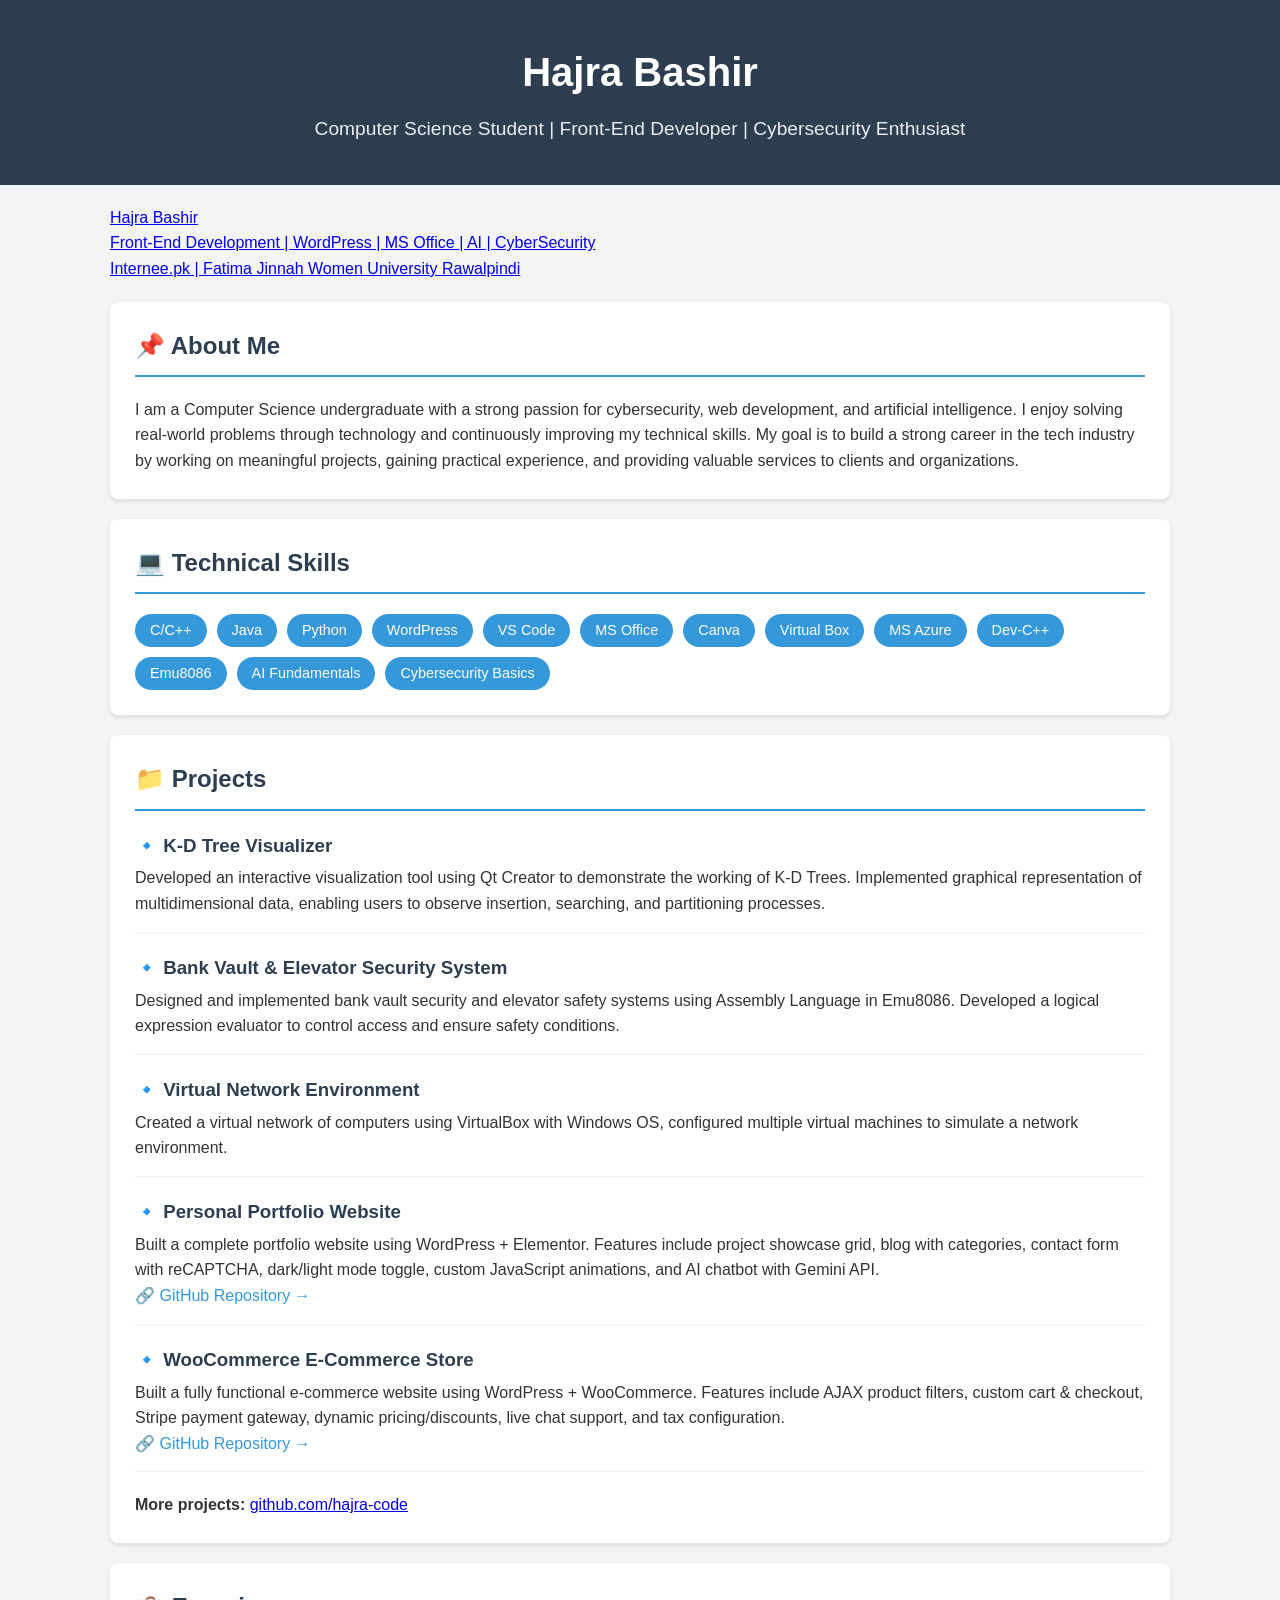
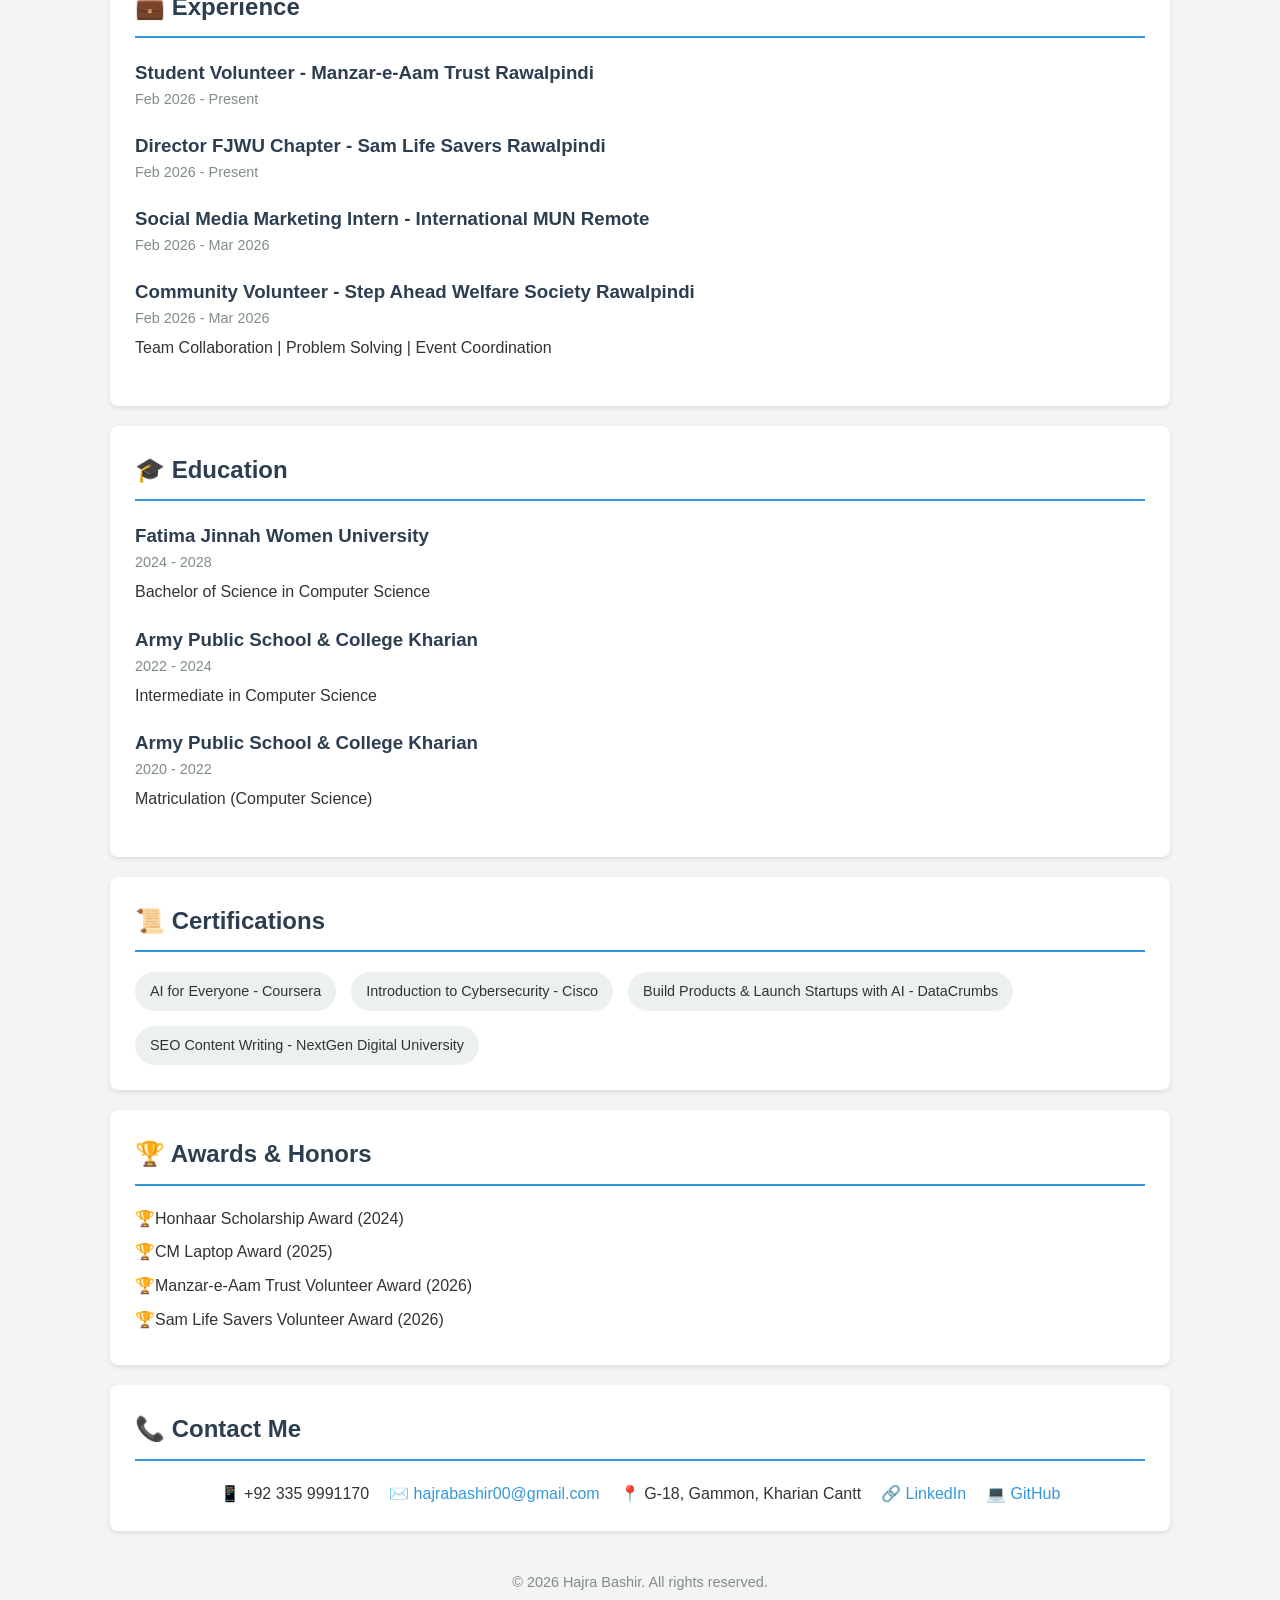
==== index.html @ 28225e61 "Update index.html" ====
<!DOCTYPE html>
<html lang="en">
<head>
    <meta charset="UTF-8">
    <meta name="viewport" content="width=device-width, initial-scale=1.0">
    <title>Hajra Bashir - Portfolio</title>
    <style>
        * {
            margin: 0;
            padding: 0;
            box-sizing: border-box;
        }

        body {
            font-family: 'Segoe UI', Tahoma, Geneva, Verdana, sans-serif;
            line-height: 1.6;
            color: #333;
            background: #f4f4f4;
        }

        .container {
            max-width: 1100px;
            margin: auto;
            padding: 0 20px;
        }

        /* Header */
        header {
            background: #2c3e50;
            color: white;
            padding: 40px 0;
            text-align: center;
        }

        header h1 {
            font-size: 2.5rem;
            margin-bottom: 10px;
        }

        header p {
            font-size: 1.2rem;
            opacity: 0.9;
        }

        /* Sections */
        section {
            background: white;
            margin: 20px 0;
            padding: 25px;
            border-radius: 8px;
            box-shadow: 0 2px 5px rgba(0,0,0,0.1);
        }

        section h2 {
            color: #2c3e50;
            border-bottom: 2px solid #3498db;
            padding-bottom: 10px;
            margin-bottom: 20px;
        }

        /* Skills */
        .skills-list {
            display: flex;
            flex-wrap: wrap;
            gap: 10px;
        }

        .skill-tag {
            background: #3498db;
            color: white;
            padding: 5px 15px;
            border-radius: 20px;
            font-size: 0.9rem;
        }

        /* Projects */
        .project {
            margin-bottom: 20px;
            padding-bottom: 15px;
            border-bottom: 1px solid #eee;
        }

        .project h3 {
            color: #2c3e50;
            margin-bottom: 5px;
        }

        .project a {
            color: #3498db;
            text-decoration: none;
        }

        .project a:hover {
            text-decoration: underline;
        }

        /* Experience & Education */
        .item {
            margin-bottom: 20px;
        }

        .item h3 {
            color: #2c3e50;
        }

        .item .date {
            color: #7f8c8d;
            font-size: 0.9rem;
            margin-bottom: 5px;
        }

        /* Certifications */
        .certs-list {
            display: flex;
            flex-wrap: wrap;
            gap: 15px;
        }

        .cert-item {
            background: #ecf0f1;
            padding: 8px 15px;
            border-radius: 20px;
            font-size: 0.9rem;
        }

        /* Awards */
        .awards-list {
            list-style: none;
            padding-left: 0;
        }

        .awards-list li {
            margin-bottom: 8px;
            padding-left: 20px;
            position: relative;
        }

        .awards-list li:before {
            content: "🏆";
            position: absolute;
            left: 0;
        }

        /* Contact */
        .contact-info {
            display: flex;
            flex-wrap: wrap;
            justify-content: center;
            gap: 20px;
            margin-top: 15px;
        }

        .contact-info a {
            color: #3498db;
            text-decoration: none;
        }

        /* Footer */
        footer {
            text-align: center;
            padding: 20px;
            color: #7f8c8d;
            font-size: 0.9rem;
        }

        /* LinkedIn Badge */
        .badge-base {
            margin: 20px auto;
        }
    </style>
    <script src="https://platform.linkedin.com/badges/js/profile.js" async defer type="text/javascript"></script>
</head>
<body>

<header>
    <div class="container">
        <h1>Hajra Bashir</h1>
        <p>Computer Science Student | Front-End Developer | Cybersecurity Enthusiast</p>
    </div>
</header>

<div class="container">
    <!-- LinkedIn Badge -->
    <div class="badge-base LI-profile-badge" data-locale="en_US" data-size="medium" data-theme="dark" data-type="HORIZONTAL" data-vanity="hajra-bashir" data-version="v1">
        <a class="badge-base__link LI-simple-link" href="https://pk.linkedin.com/in/hajra-bashir?trk=profile-badge">
            Hajra Bashir<br />
            Front-End Development | WordPress | MS Office | AI | CyberSecurity<br />
            Internee.pk | Fatima Jinnah Women University Rawalpindi
        </a>
    </div>

    <!-- About Me -->
    <section>
        <h2>📌 About Me</h2>
        <p>I am a Computer Science undergraduate with a strong passion for cybersecurity, web development, and artificial intelligence. I enjoy solving real-world problems through technology and continuously improving my technical skills. My goal is to build a strong career in the tech industry by working on meaningful projects, gaining practical experience, and providing valuable services to clients and organizations.</p>
    </section>

    <!-- Technical Skills -->
    <section>
        <h2>💻 Technical Skills</h2>
        <div class="skills-list">
            <span class="skill-tag">C/C++</span>
            <span class="skill-tag">Java</span>
            <span class="skill-tag">Python</span>
            <span class="skill-tag">WordPress</span>
            <span class="skill-tag">VS Code</span>
            <span class="skill-tag">MS Office</span>
            <span class="skill-tag">Canva</span>
            <span class="skill-tag">Virtual Box</span>
            <span class="skill-tag">MS Azure</span>
            <span class="skill-tag">Dev-C++</span>
            <span class="skill-tag">Emu8086</span>
            <span class="skill-tag">AI Fundamentals</span>
            <span class="skill-tag">Cybersecurity Basics</span>
        </div>
    </section>

    <!-- Projects -->
    <section>
        <h2>📁 Projects</h2>
        
        <div class="project">
            <h3>🔹 K-D Tree Visualizer</h3>
            <p>Developed an interactive visualization tool using Qt Creator to demonstrate the working of K-D Trees. Implemented graphical representation of multidimensional data, enabling users to observe insertion, searching, and partitioning processes.</p>
        </div>

        <div class="project">
            <h3>🔹 Bank Vault & Elevator Security System</h3>
            <p>Designed and implemented bank vault security and elevator safety systems using Assembly Language in Emu8086. Developed a logical expression evaluator to control access and ensure safety conditions.</p>
        </div>

        <div class="project">
            <h3>🔹 Virtual Network Environment</h3>
            <p>Created a virtual network of computers using VirtualBox with Windows OS, configured multiple virtual machines to simulate a network environment.</p>
        </div>

        <div class="project">
            <h3>🔹 Personal Portfolio Website</h3>
            <p>Built a complete portfolio website using WordPress + Elementor. Features include project showcase grid, blog with categories, contact form with reCAPTCHA, dark/light mode toggle, custom JavaScript animations, and AI chatbot with Gemini API.</p>
            <a href="https://github.com/hajra-code/Personal-Portfolio-Website" target="_blank">🔗 GitHub Repository →</a>
        </div>

        <div class="project">
            <h3>🔹 WooCommerce E-Commerce Store</h3>
            <p>Built a fully functional e-commerce website using WordPress + WooCommerce. Features include AJAX product filters, custom cart & checkout, Stripe payment gateway, dynamic pricing/discounts, live chat support, and tax configuration.</p>
            <a href="https://github.com/hajra-code/woocommerce-store" target="_blank">🔗 GitHub Repository →</a>
        </div>

        <p><strong>More projects:</strong> <a href="https://github.com/hajra-code?tab=repositories" target="_blank">github.com/hajra-code</a></p>
    </section>

    <!-- Experience -->
    <section>
        <h2>💼 Experience</h2>
        
        <div class="item">
            <h3>Student Volunteer - Manzar-e-Aam Trust Rawalpindi</h3>
            <div class="date">Feb 2026 - Present</div>
        </div>

        <div class="item">
            <h3>Director FJWU Chapter - Sam Life Savers Rawalpindi</h3>
            <div class="date">Feb 2026 - Present</div>
        </div>

        <div class="item">
            <h3>Social Media Marketing Intern - International MUN Remote</h3>
            <div class="date">Feb 2026 - Mar 2026</div>
        </div>

        <div class="item">
            <h3>Community Volunteer - Step Ahead Welfare Society Rawalpindi</h3>
            <div class="date">Feb 2026 - Mar 2026</div>
            <p>Team Collaboration | Problem Solving | Event Coordination</p>
        </div>
    </section>

    <!-- Education -->
    <section>
        <h2>🎓 Education</h2>
        
        <div class="item">
            <h3>Fatima Jinnah Women University</h3>
            <div class="date">2024 - 2028</div>
            <p>Bachelor of Science in Computer Science</p>
        </div>

        <div class="item">
            <h3>Army Public School & College Kharian</h3>
            <div class="date">2022 - 2024</div>
            <p>Intermediate in Computer Science</p>
        </div>

        <div class="item">
            <h3>Army Public School & College Kharian</h3>
            <div class="date">2020 - 2022</div>
            <p>Matriculation (Computer Science)</p>
        </div>
    </section>

    <!-- Certifications -->
    <section>
        <h2>📜 Certifications</h2>
        <div class="certs-list">
            <span class="cert-item">AI for Everyone - Coursera</span>
            <span class="cert-item">Introduction to Cybersecurity - Cisco</span>
            <span class="cert-item">Build Products & Launch Startups with AI - DataCrumbs</span>
            <span class="cert-item">SEO Content Writing - NextGen Digital University</span>
        </div>
    </section>

    <!-- Awards & Honors -->
    <section>
        <h2>🏆 Awards & Honors</h2>
        <ul class="awards-list">
            <li>Honhaar Scholarship Award (2024)</li>
            <li>CM Laptop Award (2025)</li>
            <li>Manzar-e-Aam Trust Volunteer Award (2026)</li>
            <li>Sam Life Savers Volunteer Award (2026)</li>
        </ul>
    </section>

    <!-- Contact -->
    <section>
        <h2>📞 Contact Me</h2>
        <div class="contact-info">
            <span>📱 +92 335 9991170</span>
            <span>✉️ <a href="mailto:hajrabashir00@gmail.com">hajrabashir00@gmail.com</a></span>
            <span>📍 G-18, Gammon, Kharian Cantt</span>
            <span>🔗 <a href="https://www.linkedin.com/in/hajra-bashir" target="_blank">LinkedIn</a></span>
            <span>💻 <a href="https://github.com/hajra-code" target="_blank">GitHub</a></span>
        </div>
    </section>
</div>

<footer>
    <p>&copy; 2026 Hajra Bashir. All rights reserved.</p>
</footer>

</body>
</html>
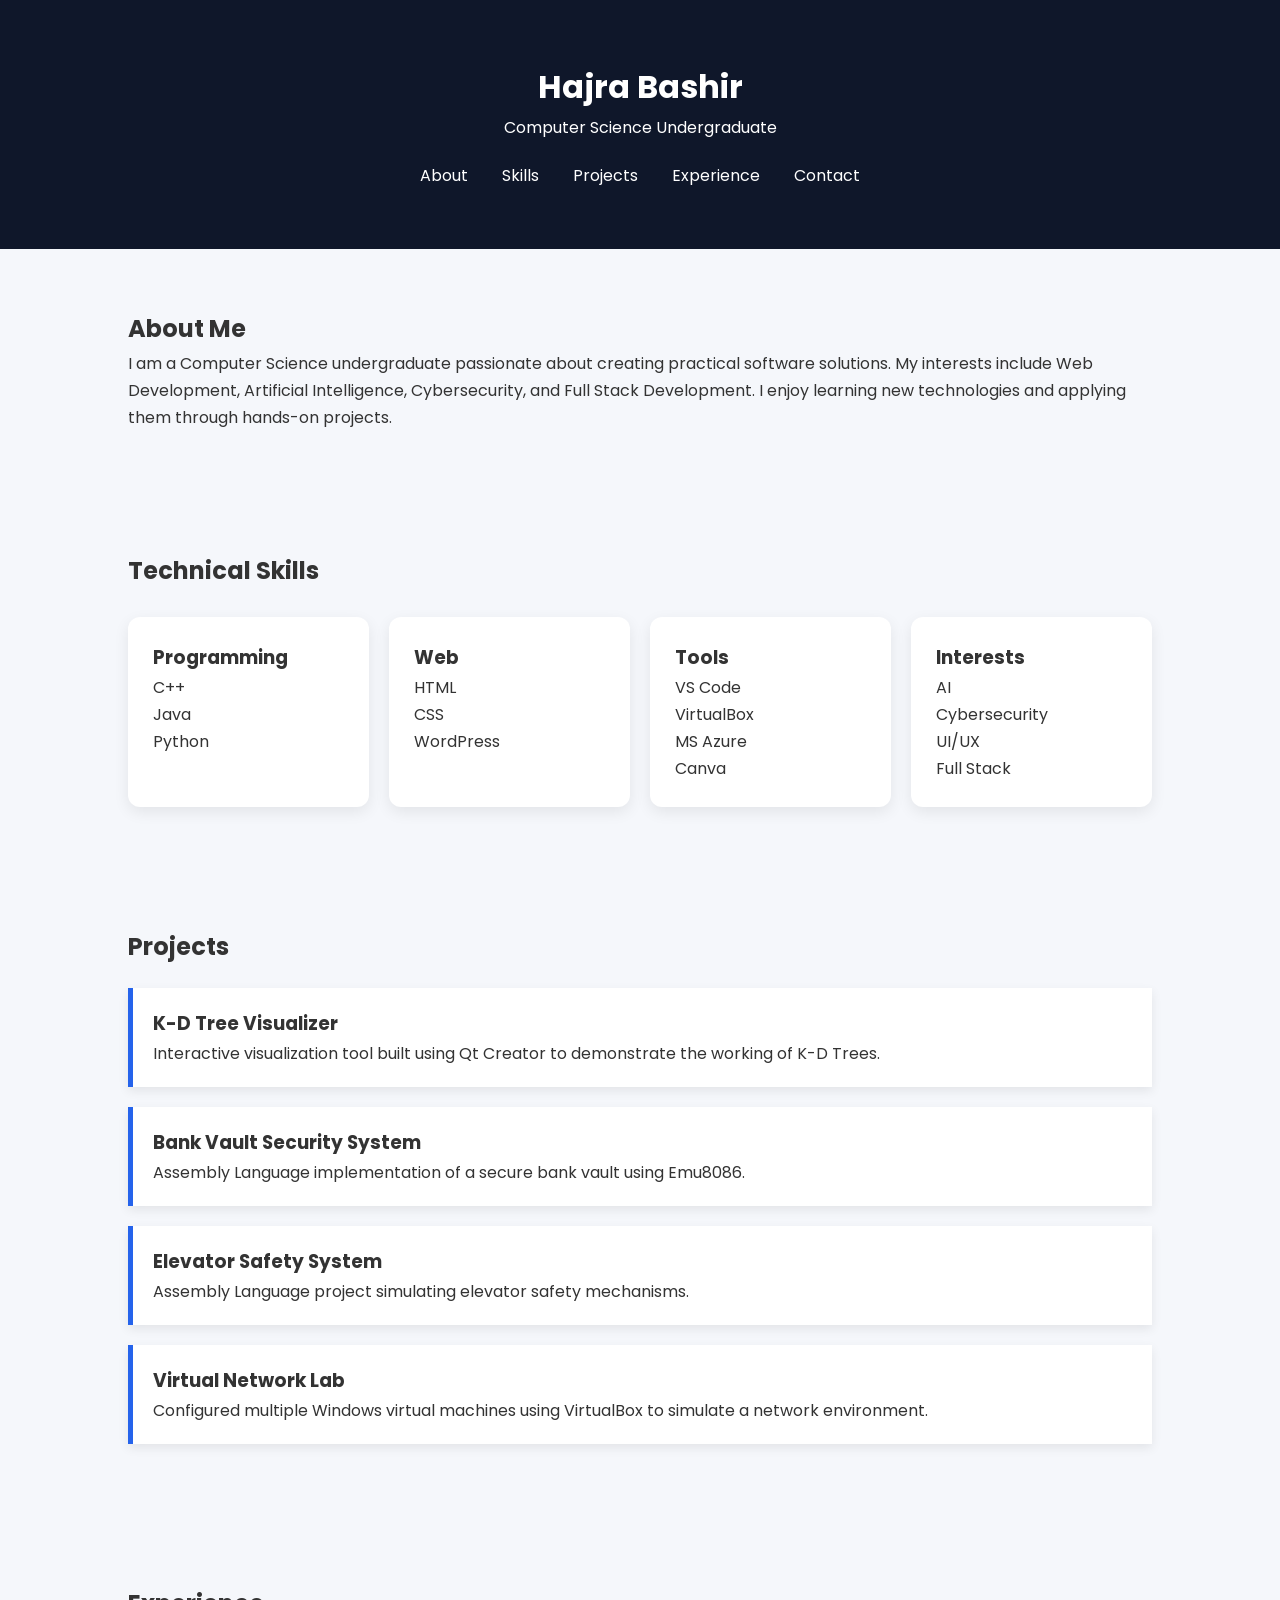
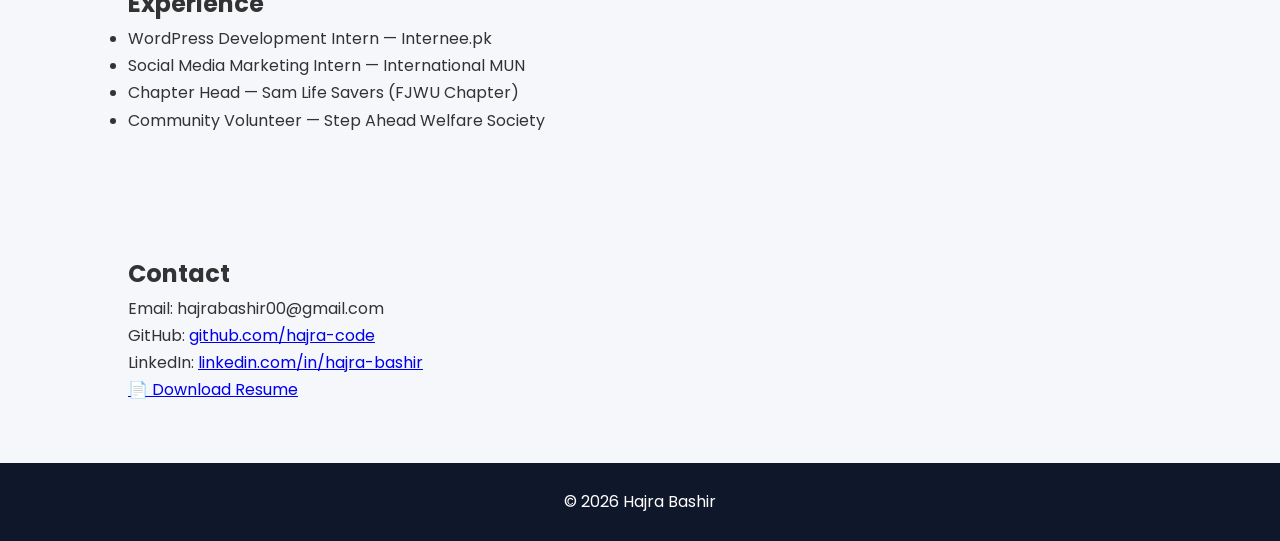
==== commit 16e496ba: "Add files via upload" ====
--- a/index.html
+++ b/index.html
@@ -1,341 +1,160 @@
 <!DOCTYPE html>
 <html lang="en">
+
 <head>
-    <meta charset="UTF-8">
-    <meta name="viewport" content="width=device-width, initial-scale=1.0">
-    <title>Hajra Bashir - Portfolio</title>
-    <style>
-        * {
-            margin: 0;
-            padding: 0;
-            box-sizing: border-box;
-        }
+<meta charset="UTF-8">
+<meta name="viewport" content="width=device-width, initial-scale=1.0">
 
-        body {
-            font-family: 'Segoe UI', Tahoma, Geneva, Verdana, sans-serif;
-            line-height: 1.6;
-            color: #333;
-            background: #f4f4f4;
-        }
+<title>Hajra Bashir | Portfolio</title>
 
-        .container {
-            max-width: 1100px;
-            margin: auto;
-            padding: 0 20px;
-        }
+<link rel="stylesheet" href="style.css">
 
-        /* Header */
-        header {
-            background: #2c3e50;
-            color: white;
-            padding: 40px 0;
-            text-align: center;
-        }
+<link href="https://fonts.googleapis.com/css2?family=Poppins:wght@300;400;500;600;700&display=swap" rel="stylesheet">
 
-        header h1 {
-            font-size: 2.5rem;
-            margin-bottom: 10px;
-        }
+</head>
 
-        header p {
-            font-size: 1.2rem;
-            opacity: 0.9;
-        }
-
-        /* Sections */
-        section {
-            background: white;
-            margin: 20px 0;
-            padding: 25px;
-            border-radius: 8px;
-            box-shadow: 0 2px 5px rgba(0,0,0,0.1);
-        }
-
-        section h2 {
-            color: #2c3e50;
-            border-bottom: 2px solid #3498db;
-            padding-bottom: 10px;
-            margin-bottom: 20px;
-        }
-
-        /* Skills */
-        .skills-list {
-            display: flex;
-            flex-wrap: wrap;
-            gap: 10px;
-        }
-
-        .skill-tag {
-            background: #3498db;
-            color: white;
-            padding: 5px 15px;
-            border-radius: 20px;
-            font-size: 0.9rem;
-        }
-
-        /* Projects */
-        .project {
-            margin-bottom: 20px;
-            padding-bottom: 15px;
-            border-bottom: 1px solid #eee;
-        }
-
-        .project h3 {
-            color: #2c3e50;
-            margin-bottom: 5px;
-        }
-
-        .project a {
-            color: #3498db;
-            text-decoration: none;
-        }
-
-        .project a:hover {
-            text-decoration: underline;
-        }
-
-        /* Experience & Education */
-        .item {
-            margin-bottom: 20px;
-        }
-
-        .item h3 {
-            color: #2c3e50;
-        }
-
-        .item .date {
-            color: #7f8c8d;
-            font-size: 0.9rem;
-            margin-bottom: 5px;
-        }
-
-        /* Certifications */
-        .certs-list {
-            display: flex;
-            flex-wrap: wrap;
-            gap: 15px;
-        }
-
-        .cert-item {
-            background: #ecf0f1;
-            padding: 8px 15px;
-            border-radius: 20px;
-            font-size: 0.9rem;
-        }
-
-        /* Awards */
-        .awards-list {
-            list-style: none;
-            padding-left: 0;
-        }
-
-        .awards-list li {
-            margin-bottom: 8px;
-            padding-left: 20px;
-            position: relative;
-        }
-
-        .awards-list li:before {
-            content: "🏆";
-            position: absolute;
-            left: 0;
-        }
-
-        /* Contact */
-        .contact-info {
-            display: flex;
-            flex-wrap: wrap;
-            justify-content: center;
-            gap: 20px;
-            margin-top: 15px;
-        }
-
-        .contact-info a {
-            color: #3498db;
-            text-decoration: none;
-        }
-
-        /* Footer */
-        footer {
-            text-align: center;
-            padding: 20px;
-            color: #7f8c8d;
-            font-size: 0.9rem;
-        }
-
-        /* LinkedIn Badge */
-        .badge-base {
-            margin: 20px auto;
-        }
-    </style>
-    <script src="https://platform.linkedin.com/badges/js/profile.js" async defer type="text/javascript"></script>
-</head>
 <body>
 
 <header>
-    <div class="container">
-        <h1>Hajra Bashir</h1>
-        <p>Computer Science Student | Front-End Developer | Cybersecurity Enthusiast</p>
-    </div>
+
+<h1>Hajra Bashir</h1>
+
+<p>Computer Science Undergraduate</p>
+
+<nav>
+
+<a href="#about">About</a>
+
+<a href="#skills">Skills</a>
+
+<a href="#projects">Projects</a>
+
+<a href="#experience">Experience</a>
+
+<a href="#contact">Contact</a>
+
+</nav>
+
 </header>
 
-<div class="container">
-    <!-- LinkedIn Badge -->
-    <div class="badge-base LI-profile-badge" data-locale="en_US" data-size="medium" data-theme="dark" data-type="HORIZONTAL" data-vanity="hajra-bashir" data-version="v1">
-        <a class="badge-base__link LI-simple-link" href="https://pk.linkedin.com/in/hajra-bashir?trk=profile-badge">
-            Hajra Bashir<br />
-            Front-End Development | WordPress | MS Office | AI | CyberSecurity<br />
-            Internee.pk | Fatima Jinnah Women University Rawalpindi
-        </a>
-    </div>
+<section id="about">
 
-    <!-- About Me -->
-    <section>
-        <h2>📌 About Me</h2>
-        <p>I am a Computer Science undergraduate with a strong passion for cybersecurity, web development, and artificial intelligence. I enjoy solving real-world problems through technology and continuously improving my technical skills. My goal is to build a strong career in the tech industry by working on meaningful projects, gaining practical experience, and providing valuable services to clients and organizations.</p>
-    </section>
+<h2>About Me</h2>
 
-    <!-- Technical Skills -->
-    <section>
-        <h2>💻 Technical Skills</h2>
-        <div class="skills-list">
-            <span class="skill-tag">C/C++</span>
-            <span class="skill-tag">Java</span>
-            <span class="skill-tag">Python</span>
-            <span class="skill-tag">WordPress</span>
-            <span class="skill-tag">VS Code</span>
-            <span class="skill-tag">MS Office</span>
-            <span class="skill-tag">Canva</span>
-            <span class="skill-tag">Virtual Box</span>
-            <span class="skill-tag">MS Azure</span>
-            <span class="skill-tag">Dev-C++</span>
-            <span class="skill-tag">Emu8086</span>
-            <span class="skill-tag">AI Fundamentals</span>
-            <span class="skill-tag">Cybersecurity Basics</span>
-        </div>
-    </section>
+<p>
 
-    <!-- Projects -->
-    <section>
-        <h2>📁 Projects</h2>
-        
-        <div class="project">
-            <h3>🔹 K-D Tree Visualizer</h3>
-            <p>Developed an interactive visualization tool using Qt Creator to demonstrate the working of K-D Trees. Implemented graphical representation of multidimensional data, enabling users to observe insertion, searching, and partitioning processes.</p>
-        </div>
+I am a Computer Science undergraduate passionate about creating practical software solutions. My interests include Web Development, Artificial Intelligence, Cybersecurity, and Full Stack Development. I enjoy learning new technologies and applying them through hands-on projects.
 
-        <div class="project">
-            <h3>🔹 Bank Vault & Elevator Security System</h3>
-            <p>Designed and implemented bank vault security and elevator safety systems using Assembly Language in Emu8086. Developed a logical expression evaluator to control access and ensure safety conditions.</p>
-        </div>
+</p>
 
-        <div class="project">
-            <h3>🔹 Virtual Network Environment</h3>
-            <p>Created a virtual network of computers using VirtualBox with Windows OS, configured multiple virtual machines to simulate a network environment.</p>
-        </div>
+</section>
 
-        <div class="project">
-            <h3>🔹 Personal Portfolio Website</h3>
-            <p>Built a complete portfolio website using WordPress + Elementor. Features include project showcase grid, blog with categories, contact form with reCAPTCHA, dark/light mode toggle, custom JavaScript animations, and AI chatbot with Gemini API.</p>
-            <a href="https://github.com/hajra-code/Personal-Portfolio-Website" target="_blank">🔗 GitHub Repository →</a>
-        </div>
+<section id="skills">
 
-        <div class="project">
-            <h3>🔹 WooCommerce E-Commerce Store</h3>
-            <p>Built a fully functional e-commerce website using WordPress + WooCommerce. Features include AJAX product filters, custom cart & checkout, Stripe payment gateway, dynamic pricing/discounts, live chat support, and tax configuration.</p>
-            <a href="https://github.com/hajra-code/woocommerce-store" target="_blank">🔗 GitHub Repository →</a>
-        </div>
+<h2>Technical Skills</h2>
 
-        <p><strong>More projects:</strong> <a href="https://github.com/hajra-code?tab=repositories" target="_blank">github.com/hajra-code</a></p>
-    </section>
+<div class="cards">
 
-    <!-- Experience -->
-    <section>
-        <h2>💼 Experience</h2>
-        
-        <div class="item">
-            <h3>Student Volunteer - Manzar-e-Aam Trust Rawalpindi</h3>
-            <div class="date">Feb 2026 - Present</div>
-        </div>
-
-        <div class="item">
-            <h3>Director FJWU Chapter - Sam Life Savers Rawalpindi</h3>
-            <div class="date">Feb 2026 - Present</div>
-        </div>
-
-        <div class="item">
-            <h3>Social Media Marketing Intern - International MUN Remote</h3>
-            <div class="date">Feb 2026 - Mar 2026</div>
-        </div>
-
-        <div class="item">
-            <h3>Community Volunteer - Step Ahead Welfare Society Rawalpindi</h3>
-            <div class="date">Feb 2026 - Mar 2026</div>
-            <p>Team Collaboration | Problem Solving | Event Coordination</p>
-        </div>
-    </section>
-
-    <!-- Education -->
-    <section>
-        <h2>🎓 Education</h2>
-        
-        <div class="item">
-            <h3>Fatima Jinnah Women University</h3>
-            <div class="date">2024 - 2028</div>
-            <p>Bachelor of Science in Computer Science</p>
-        </div>
-
-        <div class="item">
-            <h3>Army Public School & College Kharian</h3>
-            <div class="date">2022 - 2024</div>
-            <p>Intermediate in Computer Science</p>
-        </div>
-
-        <div class="item">
-            <h3>Army Public School & College Kharian</h3>
-            <div class="date">2020 - 2022</div>
-            <p>Matriculation (Computer Science)</p>
-        </div>
-    </section>
-
-    <!-- Certifications -->
-    <section>
-        <h2>📜 Certifications</h2>
-        <div class="certs-list">
-            <span class="cert-item">AI for Everyone - Coursera</span>
-            <span class="cert-item">Introduction to Cybersecurity - Cisco</span>
-            <span class="cert-item">Build Products & Launch Startups with AI - DataCrumbs</span>
-            <span class="cert-item">SEO Content Writing - NextGen Digital University</span>
-        </div>
-    </section>
-
-    <!-- Awards & Honors -->
-    <section>
-        <h2>🏆 Awards & Honors</h2>
-        <ul class="awards-list">
-            <li>Honhaar Scholarship Award (2024)</li>
-            <li>CM Laptop Award (2025)</li>
-            <li>Manzar-e-Aam Trust Volunteer Award (2026)</li>
-            <li>Sam Life Savers Volunteer Award (2026)</li>
-        </ul>
-    </section>
-
-    <!-- Contact -->
-    <section>
-        <h2>📞 Contact Me</h2>
-        <div class="contact-info">
-            <span>📱 +92 335 9991170</span>
-            <span>✉️ <a href="mailto:hajrabashir00@gmail.com">hajrabashir00@gmail.com</a></span>
-            <span>📍 G-18, Gammon, Kharian Cantt</span>
-            <span>🔗 <a href="https://www.linkedin.com/in/hajra-bashir" target="_blank">LinkedIn</a></span>
-            <span>💻 <a href="https://github.com/hajra-code" target="_blank">GitHub</a></span>
-        </div>
-    </section>
+<div class="card">
+<h3>Programming</h3>
+<p>C++<br>Java<br>Python</p>
 </div>
 
+<div class="card">
+<h3>Web</h3>
+<p>HTML<br>CSS<br>WordPress</p>
+</div>
+
+<div class="card">
+<h3>Tools</h3>
+<p>VS Code<br>VirtualBox<br>MS Azure<br>Canva</p>
+</div>
+
+<div class="card">
+<h3>Interests</h3>
+<p>AI<br>Cybersecurity<br>UI/UX<br>Full Stack</p>
+</div>
+
+</div>
+
+</section>
+
+<section id="projects">
+
+<h2>Projects</h2>
+
+<div class="project">
+
+<h3>K-D Tree Visualizer</h3>
+
+<p>Interactive visualization tool built using Qt Creator to demonstrate the working of K-D Trees.</p>
+
+</div>
+
+<div class="project">
+
+<h3>Bank Vault Security System</h3>
+
+<p>Assembly Language implementation of a secure bank vault using Emu8086.</p>
+
+</div>
+
+<div class="project">
+
+<h3>Elevator Safety System</h3>
+
+<p>Assembly Language project simulating elevator safety mechanisms.</p>
+
+</div>
+
+<div class="project">
+
+<h3>Virtual Network Lab</h3>
+
+<p>Configured multiple Windows virtual machines using VirtualBox to simulate a network environment.</p>
+
+</div>
+
+</section>
+
+<section id="experience">
+
+<h2>Experience</h2>
+
+<ul>
+
+<li>WordPress Development Intern — Internee.pk</li>
+
+<li>Social Media Marketing Intern — International MUN</li>
+
+<li>Chapter Head — Sam Life Savers (FJWU Chapter)</li>
+
+<li>Community Volunteer — Step Ahead Welfare Society</li>
+
+</ul>
+
+</section>
+
+<section id="contact">
+
+<h2>Contact</h2>
+
+<p>Email: hajrabashir00@gmail.com</p>
+
+<p>GitHub: <a href="https://github.com/hajra-code">github.com/hajra-code</a></p>
+
+<p>LinkedIn: <a href="https://linkedin.com/in/hajra-bashir">linkedin.com/in/hajra-bashir</a></p>
+
+<p><a href="resume.pdf" download>📄 Download Resume</a></p>
+
+</section>
+
 <footer>
-    <p>&copy; 2026 Hajra Bashir. All rights reserved.</p>
+
+<p>© 2026 Hajra Bashir</p>
+
 </footer>
 
 </body>
-</html>
+
+</html>
--- a/style.css
+++ b/style.css
@@ -0,0 +1,62 @@
+*{
+margin:0;
+padding:0;
+box-sizing:border-box;
+font-family:Poppins,sans-serif;
+}
+
+body{
+background:#f5f7fb;
+color:#333;
+line-height:1.7;
+}
+
+header{
+background:#0f172a;
+color:white;
+padding:60px 20px;
+text-align:center;
+}
+
+nav{
+margin-top:20px;
+}
+
+nav a{
+color:white;
+text-decoration:none;
+margin:0 15px;
+}
+
+section{
+padding:60px 10%;
+}
+
+.cards{
+display:grid;
+grid-template-columns:repeat(auto-fit,minmax(220px,1fr));
+gap:20px;
+margin-top:25px;
+}
+
+.card{
+background:white;
+padding:25px;
+border-radius:12px;
+box-shadow:0 5px 15px rgba(0,0,0,.08);
+}
+
+.project{
+background:white;
+padding:20px;
+margin:20px 0;
+border-left:5px solid #2563eb;
+box-shadow:0 4px 10px rgba(0,0,0,.08);
+}
+
+footer{
+background:#0f172a;
+color:white;
+text-align:center;
+padding:25px;
+}
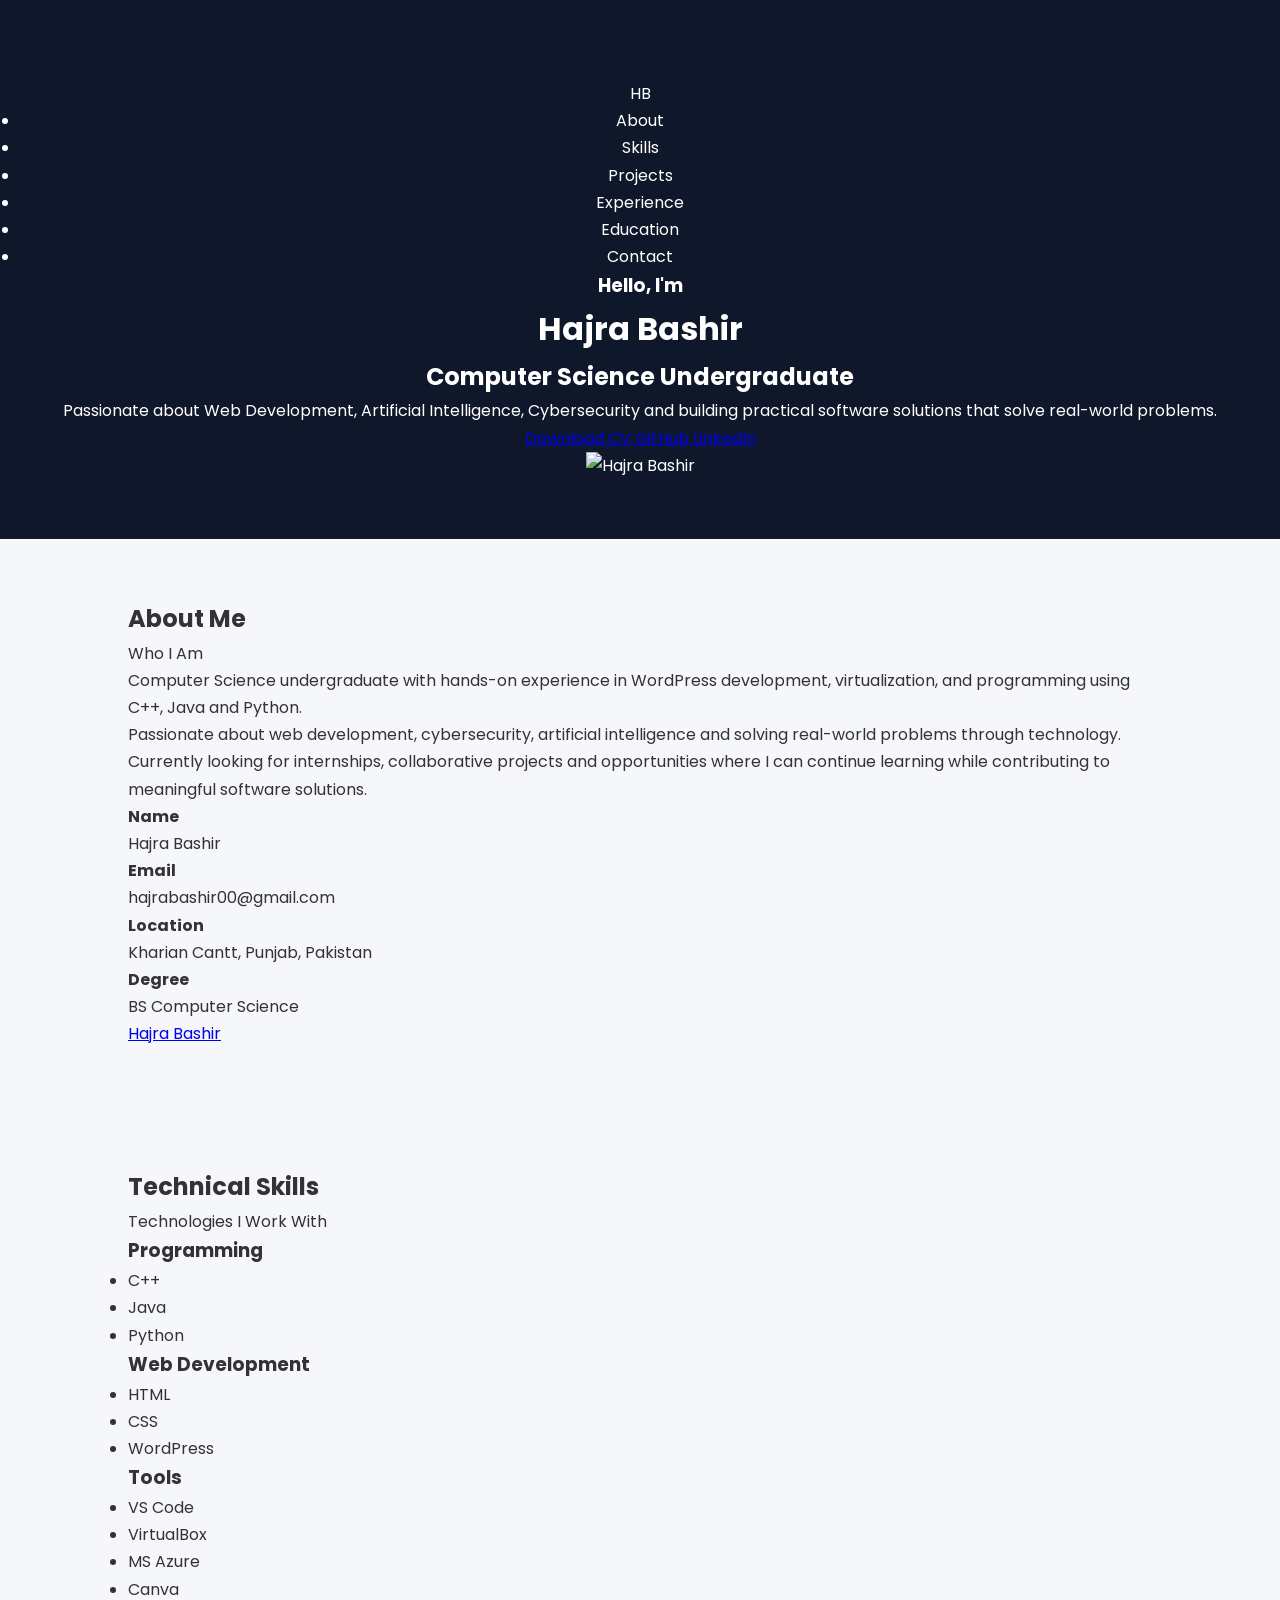
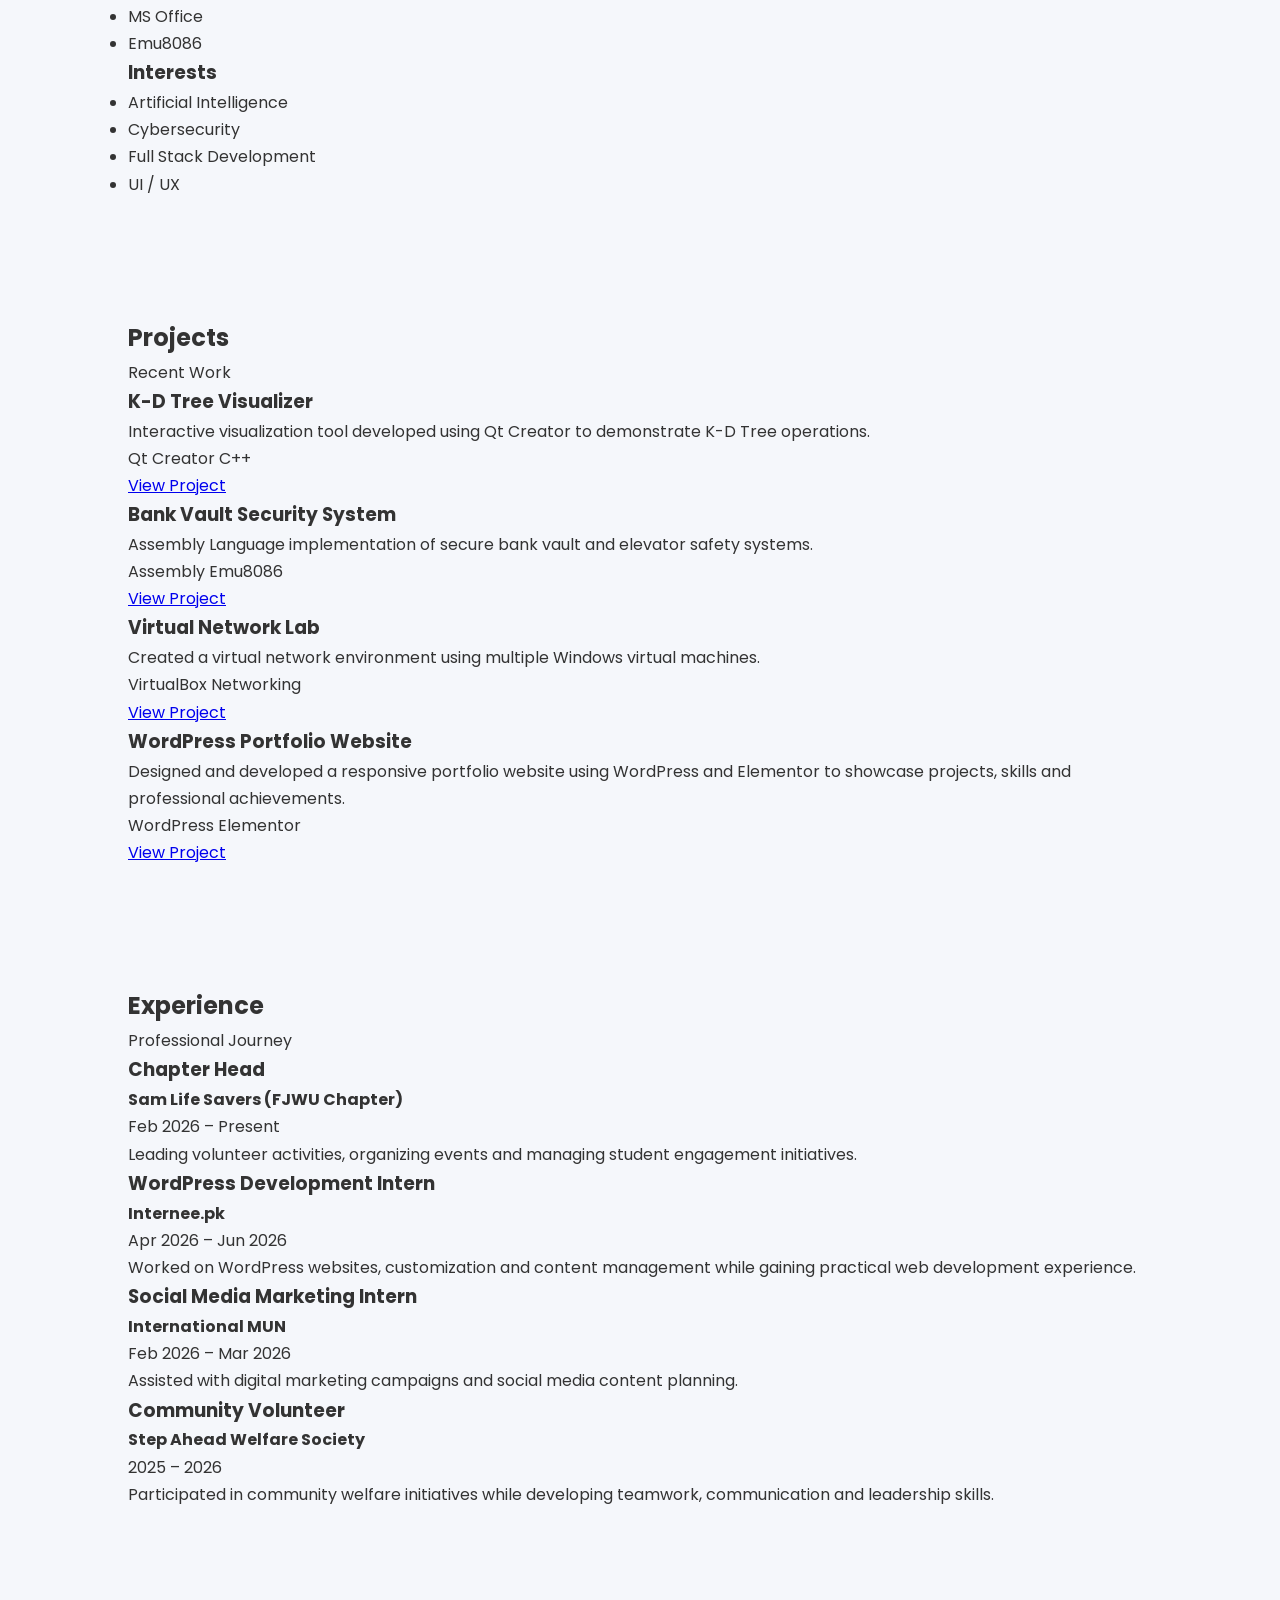
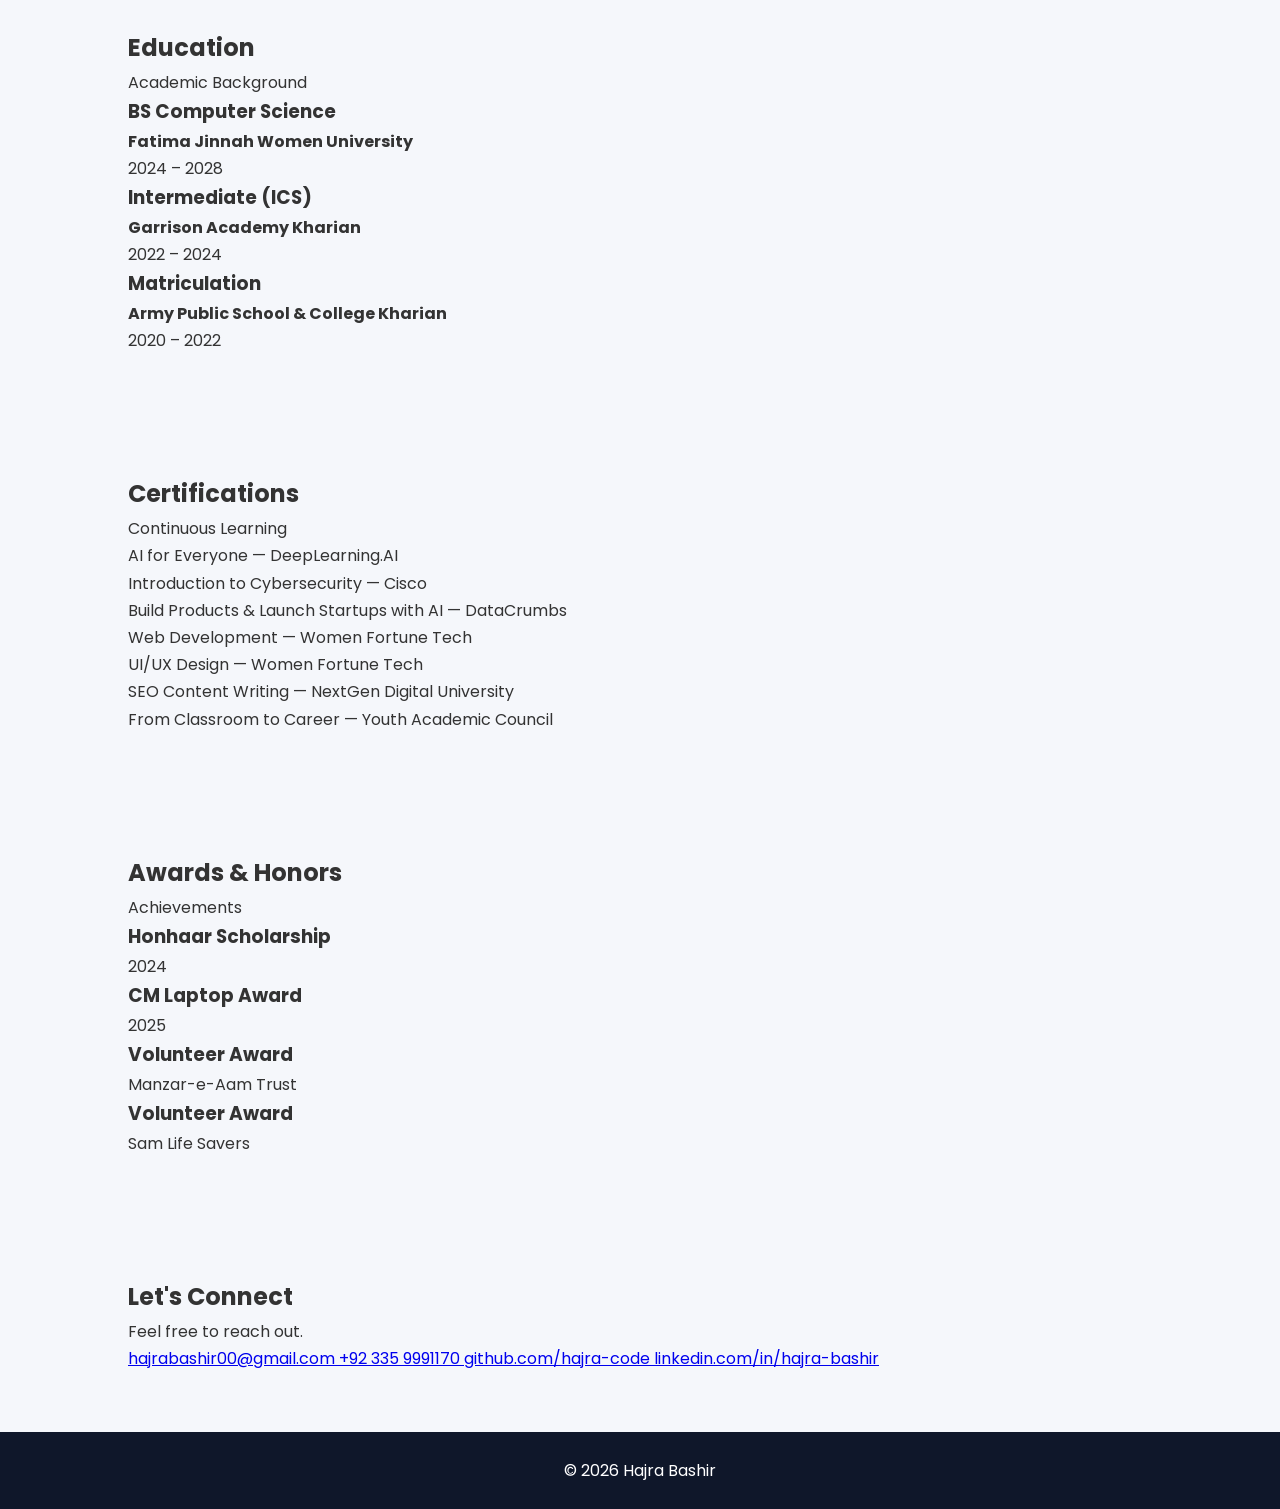
==== commit b1e9bff1: "Add files via upload" ====
--- a/index.html
+++ b/index.html
@@ -1,160 +1,726 @@
 <!DOCTYPE html>
 <html lang="en">
-
 <head>
-<meta charset="UTF-8">
-<meta name="viewport" content="width=device-width, initial-scale=1.0">
-
-<title>Hajra Bashir | Portfolio</title>
-
-<link rel="stylesheet" href="style.css">
-
-<link href="https://fonts.googleapis.com/css2?family=Poppins:wght@300;400;500;600;700&display=swap" rel="stylesheet">
-
+    <meta charset="UTF-8">
+    <meta name="viewport" content="width=device-width, initial-scale=1.0">
+    <title>Hajra Bashir | Portfolio</title>
+
+    <link rel="preconnect" href="https://fonts.googleapis.com">
+    <link rel="preconnect" href="https://fonts.gstatic.com" crossorigin>
+    <link href="https://fonts.googleapis.com/css2?family=Poppins:wght@300;400;500;600;700;800&display=swap" rel="stylesheet">
+
+    <link rel="stylesheet" href="style.css">
+
+    <script src="https://kit.fontawesome.com/4c729db828.js" crossorigin="anonymous"></script>
+
+    <script src="https://platform.linkedin.com/badges/js/profile.js" async defer></script>
 </head>
 
 <body>
 
-<header>
+<!-- ================= HEADER ================= -->
+
+<header id="home">
+
+<nav class="navbar">
+
+<div class="logo">
+HB
+</div>
+
+<ul class="nav-links">
+
+<li><a href="#about">About</a></li>
+
+<li><a href="#skills">Skills</a></li>
+
+<li><a href="#projects">Projects</a></li>
+
+<li><a href="#experience">Experience</a></li>
+
+<li><a href="#education">Education</a></li>
+
+<li><a href="#contact">Contact</a></li>
+
+</ul>
+
+</nav>
+
+<div class="hero">
+
+<div class="hero-text">
+
+<h3>Hello, I'm</h3>
 
 <h1>Hajra Bashir</h1>
 
-<p>Computer Science Undergraduate</p>
-
-<nav>
-
-<a href="#about">About</a>
-
-<a href="#skills">Skills</a>
-
-<a href="#projects">Projects</a>
-
-<a href="#experience">Experience</a>
-
-<a href="#contact">Contact</a>
-
-</nav>
+<h2>
+Computer Science Undergraduate
+</h2>
+
+<p>
+
+Passionate about Web Development, Artificial Intelligence, Cybersecurity and building practical software solutions that solve real-world problems.
+
+</p>
+
+<div class="hero-buttons">
+
+<a href="resume.pdf" class="btn primary" target="_blank">
+<i class="fa-solid fa-file"></i>
+Download CV
+</a>
+
+<a href="https://github.com/hajra-code" target="_blank" class="btn">
+
+<i class="fa-brands fa-github"></i>
+
+GitHub
+
+</a>
+
+<a href="https://www.linkedin.com/in/hajra-bashir/" target="_blank" class="btn">
+
+<i class="fa-brands fa-linkedin"></i>
+
+LinkedIn
+
+</a>
+
+</div>
+
+</div>
+
+<div class="hero-image">
+
+<img src="profile.jpg" alt="Hajra Bashir">
+
+</div>
+
+</div>
 
 </header>
 
+<!-- ================= ABOUT ================= -->
+
 <section id="about">
 
+<div class="section-title">
+
 <h2>About Me</h2>
 
+<p>Who I Am</p>
+
+</div>
+
+<div class="about-container">
+
+<div class="about-text">
+
 <p>
 
-I am a Computer Science undergraduate passionate about creating practical software solutions. My interests include Web Development, Artificial Intelligence, Cybersecurity, and Full Stack Development. I enjoy learning new technologies and applying them through hands-on projects.
+Computer Science undergraduate with hands-on experience in WordPress development, virtualization, and programming using C++, Java and Python.
 
 </p>
 
+<p>
+
+Passionate about web development, cybersecurity, artificial intelligence and solving real-world problems through technology.
+
+</p>
+
+<p>
+
+Currently looking for internships, collaborative projects and opportunities where I can continue learning while contributing to meaningful software solutions.
+
+</p>
+
+<div class="about-info">
+
+<div>
+
+<h4>Name</h4>
+
+<p>Hajra Bashir</p>
+
+</div>
+
+<div>
+
+<h4>Email</h4>
+
+<p>hajrabashir00@gmail.com</p>
+
+</div>
+
+<div>
+
+<h4>Location</h4>
+
+<p>Kharian Cantt, Punjab, Pakistan</p>
+
+</div>
+
+<div>
+
+<h4>Degree</h4>
+
+<p>BS Computer Science</p>
+
+</div>
+
+</div>
+
+</div>
+
+<div class="linkedin-card">
+
+<div class="badge-base LI-profile-badge"
+
+data-locale="en_US"
+
+data-size="large"
+
+data-theme="dark"
+
+data-type="VERTICAL"
+
+data-vanity="hajra-bashir"
+
+data-version="v1">
+
+<a class="badge-base__link LI-simple-link"
+
+href="https://pk.linkedin.com/in/hajra-bashir">
+
+Hajra Bashir
+
+</a>
+
+</div>
+
+</div>
+
+</div>
+
 </section>
 
+<!-- ================= SKILLS ================= -->
+
 <section id="skills">
 
+<div class="section-title">
+
 <h2>Technical Skills</h2>
 
-<div class="cards">
-
-<div class="card">
+<p>Technologies I Work With</p>
+
+</div>
+
+<div class="skills-grid">
+
+<div class="skill-card">
+
+<i class="fa-solid fa-code"></i>
+
 <h3>Programming</h3>
-<p>C++<br>Java<br>Python</p>
-</div>
-
-<div class="card">
-<h3>Web</h3>
-<p>HTML<br>CSS<br>WordPress</p>
-</div>
-
-<div class="card">
+
+<ul>
+
+<li>C++</li>
+
+<li>Java</li>
+
+<li>Python</li>
+
+</ul>
+
+</div>
+
+<div class="skill-card">
+
+<i class="fa-solid fa-globe"></i>
+
+<h3>Web Development</h3>
+
+<ul>
+
+<li>HTML</li>
+
+<li>CSS</li>
+
+<li>WordPress</li>
+
+</ul>
+
+</div>
+
+<div class="skill-card">
+
+<i class="fa-solid fa-laptop-code"></i>
+
 <h3>Tools</h3>
-<p>VS Code<br>VirtualBox<br>MS Azure<br>Canva</p>
-</div>
-
-<div class="card">
+
+<ul>
+
+<li>VS Code</li>
+
+<li>VirtualBox</li>
+
+<li>MS Azure</li>
+
+<li>Canva</li>
+
+<li>MS Office</li>
+
+<li>Emu8086</li>
+
+</ul>
+
+</div>
+
+<div class="skill-card">
+
+<i class="fa-solid fa-shield-halved"></i>
+
 <h3>Interests</h3>
-<p>AI<br>Cybersecurity<br>UI/UX<br>Full Stack</p>
+
+<ul>
+
+<li>Artificial Intelligence</li>
+
+<li>Cybersecurity</li>
+
+<li>Full Stack Development</li>
+
+<li>UI / UX</li>
+
+</ul>
+
 </div>
 
 </div>
 
 </section>
 
+<!-- ================= PROJECTS ================= -->
+
 <section id="projects">
 
+<div class="section-title">
+
 <h2>Projects</h2>
 
-<div class="project">
+<p>Recent Work</p>
+
+</div>
+
+<div class="projects-grid">
+
+<div class="project-card">
+
+<div class="project-content">
 
 <h3>K-D Tree Visualizer</h3>
 
-<p>Interactive visualization tool built using Qt Creator to demonstrate the working of K-D Trees.</p>
-
-</div>
-
-<div class="project">
+<p>
+
+Interactive visualization tool developed using Qt Creator to demonstrate K-D Tree operations.
+
+</p>
+
+<div class="tech">
+
+<span>Qt Creator</span>
+
+<span>C++</span>
+
+</div>
+
+<a href="https://github.com/hajra-code" target="_blank">
+
+View Project
+
+<i class="fa-solid fa-arrow-right"></i>
+
+</a>
+
+</div>
+
+</div>
+
+<div class="project-card">
+
+<div class="project-content">
 
 <h3>Bank Vault Security System</h3>
 
-<p>Assembly Language implementation of a secure bank vault using Emu8086.</p>
-
-</div>
-
-<div class="project">
-
-<h3>Elevator Safety System</h3>
-
-<p>Assembly Language project simulating elevator safety mechanisms.</p>
-
-</div>
-
-<div class="project">
+<p>
+
+Assembly Language implementation of secure bank vault and elevator safety systems.
+
+</p>
+
+<div class="tech">
+
+<span>Assembly</span>
+
+<span>Emu8086</span>
+
+</div>
+
+<a href="https://github.com/hajra-code" target="_blank">
+
+View Project
+
+<i class="fa-solid fa-arrow-right"></i>
+
+</a>
+
+</div>
+
+</div>
+
+<div class="project-card">
+
+<div class="project-content">
 
 <h3>Virtual Network Lab</h3>
 
-<p>Configured multiple Windows virtual machines using VirtualBox to simulate a network environment.</p>
-
-</div>
+<p>
+
+Created a virtual network environment using multiple Windows virtual machines.
+
+</p>
+
+<div class="tech">
+
+<span>VirtualBox</span>
+
+<span>Networking</span>
+
+</div>
+
+<a href="https://github.com/hajra-code" target="_blank">
+
+View Project
+
+<i class="fa-solid fa-arrow-right"></i>
+
+</a>
+
+</div>
+
+</div>
+        <div class="project-card">
+
+            <div class="project-content">
+
+                <h3>WordPress Portfolio Website</h3>
+
+                <p>
+                    Designed and developed a responsive portfolio website using
+                    WordPress and Elementor to showcase projects, skills and
+                    professional achievements.
+                </p>
+
+                <div class="tech">
+                    <span>WordPress</span>
+                    <span>Elementor</span>
+                </div>
+
+                <a href="https://github.com/hajra-code" target="_blank">
+                    View Project
+                    <i class="fa-solid fa-arrow-right"></i>
+                </a>
+
+            </div>
+
+        </div>
+
+    </div>
 
 </section>
 
+<!-- ================= EXPERIENCE ================= -->
+
 <section id="experience">
 
-<h2>Experience</h2>
-
-<ul>
-
-<li>WordPress Development Intern — Internee.pk</li>
-
-<li>Social Media Marketing Intern — International MUN</li>
-
-<li>Chapter Head — Sam Life Savers (FJWU Chapter)</li>
-
-<li>Community Volunteer — Step Ahead Welfare Society</li>
-
-</ul>
+    <div class="section-title">
+
+        <h2>Experience</h2>
+
+        <p>Professional Journey</p>
+
+    </div>
+
+    <div class="timeline">
+
+        <div class="timeline-item">
+
+            <h3>Chapter Head</h3>
+
+            <h4>Sam Life Savers (FJWU Chapter)</h4>
+
+            <span>Feb 2026 – Present</span>
+
+            <p>
+                Leading volunteer activities, organizing events and managing
+                student engagement initiatives.
+            </p>
+
+        </div>
+
+        <div class="timeline-item">
+
+            <h3>WordPress Development Intern</h3>
+
+            <h4>Internee.pk</h4>
+
+            <span>Apr 2026 – Jun 2026</span>
+
+            <p>
+                Worked on WordPress websites, customization and content
+                management while gaining practical web development experience.
+            </p>
+
+        </div>
+
+        <div class="timeline-item">
+
+            <h3>Social Media Marketing Intern</h3>
+
+            <h4>International MUN</h4>
+
+            <span>Feb 2026 – Mar 2026</span>
+
+            <p>
+                Assisted with digital marketing campaigns and social media
+                content planning.
+            </p>
+
+        </div>
+
+        <div class="timeline-item">
+
+            <h3>Community Volunteer</h3>
+
+            <h4>Step Ahead Welfare Society</h4>
+
+            <span>2025 – 2026</span>
+
+            <p>
+                Participated in community welfare initiatives while developing
+                teamwork, communication and leadership skills.
+            </p>
+
+        </div>
+
+    </div>
 
 </section>
 
+<!-- ================= EDUCATION ================= -->
+
+<section id="education">
+
+    <div class="section-title">
+
+        <h2>Education</h2>
+
+        <p>Academic Background</p>
+
+    </div>
+
+    <div class="education-grid">
+
+        <div class="edu-card">
+
+            <h3>BS Computer Science</h3>
+
+            <h4>Fatima Jinnah Women University</h4>
+
+            <p>2024 – 2028</p>
+
+        </div>
+
+        <div class="edu-card">
+
+            <h3>Intermediate (ICS)</h3>
+
+            <h4>Garrison Academy Kharian</h4>
+
+            <p>2022 – 2024</p>
+
+        </div>
+
+        <div class="edu-card">
+
+            <h3>Matriculation</h3>
+
+            <h4>Army Public School & College Kharian</h4>
+
+            <p>2020 – 2022</p>
+
+        </div>
+
+    </div>
+
+</section>
+
+<!-- ================= CERTIFICATIONS ================= -->
+
+<section id="certifications">
+
+    <div class="section-title">
+
+        <h2>Certifications</h2>
+
+        <p>Continuous Learning</p>
+
+    </div>
+
+    <div class="certificate-grid">
+
+        <div>AI for Everyone — DeepLearning.AI</div>
+
+        <div>Introduction to Cybersecurity — Cisco</div>
+
+        <div>Build Products & Launch Startups with AI — DataCrumbs</div>
+
+        <div>Web Development — Women Fortune Tech</div>
+
+        <div>UI/UX Design — Women Fortune Tech</div>
+
+        <div>SEO Content Writing — NextGen Digital University</div>
+
+        <div>From Classroom to Career — Youth Academic Council</div>
+
+    </div>
+
+</section>
+
+<!-- ================= AWARDS ================= -->
+
+<section id="awards">
+
+    <div class="section-title">
+
+        <h2>Awards & Honors</h2>
+
+        <p>Achievements</p>
+
+    </div>
+
+    <div class="awards-grid">
+
+        <div class="award-card">
+
+            <i class="fa-solid fa-trophy"></i>
+
+            <h3>Honhaar Scholarship</h3>
+
+            <p>2024</p>
+
+        </div>
+
+        <div class="award-card">
+
+            <i class="fa-solid fa-laptop"></i>
+
+            <h3>CM Laptop Award</h3>
+
+            <p>2025</p>
+
+        </div>
+
+        <div class="award-card">
+
+            <i class="fa-solid fa-medal"></i>
+
+            <h3>Volunteer Award</h3>
+
+            <p>Manzar-e-Aam Trust</p>
+
+        </div>
+
+        <div class="award-card">
+
+            <i class="fa-solid fa-award"></i>
+
+            <h3>Volunteer Award</h3>
+
+            <p>Sam Life Savers</p>
+
+        </div>
+
+    </div>
+
+</section>
+
+<!-- ================= CONTACT ================= -->
+
 <section id="contact">
 
-<h2>Contact</h2>
-
-<p>Email: hajrabashir00@gmail.com</p>
-
-<p>GitHub: <a href="https://github.com/hajra-code">github.com/hajra-code</a></p>
-
-<p>LinkedIn: <a href="https://linkedin.com/in/hajra-bashir">linkedin.com/in/hajra-bashir</a></p>
-
-<p><a href="resume.pdf" download>📄 Download Resume</a></p>
+    <div class="section-title">
+
+        <h2>Let's Connect</h2>
+
+        <p>Feel free to reach out.</p>
+
+    </div>
+
+    <div class="contact-grid">
+
+        <a href="mailto:hajrabashir00@gmail.com">
+
+            <i class="fa-solid fa-envelope"></i>
+
+            hajrabashir00@gmail.com
+
+        </a>
+
+        <a href="tel:+923359991170">
+
+            <i class="fa-solid fa-phone"></i>
+
+            +92 335 9991170
+
+        </a>
+
+        <a href="https://github.com/hajra-code" target="_blank">
+
+            <i class="fa-brands fa-github"></i>
+
+            github.com/hajra-code
+
+        </a>
+
+        <a href="https://linkedin.com/in/hajra-bashir" target="_blank">
+
+            <i class="fa-brands fa-linkedin"></i>
+
+            linkedin.com/in/hajra-bashir
+
+        </a>
+
+    </div>
 
 </section>
 
+<!-- ================= FOOTER ================= -->
+
 <footer>
 
-<p>© 2026 Hajra Bashir</p>
+    <p>
+
+        © 2026 Hajra Bashir
+
+    </p>
 
 </footer>
 
+<script src="script.js"></script>
+
 </body>
-
 </html>
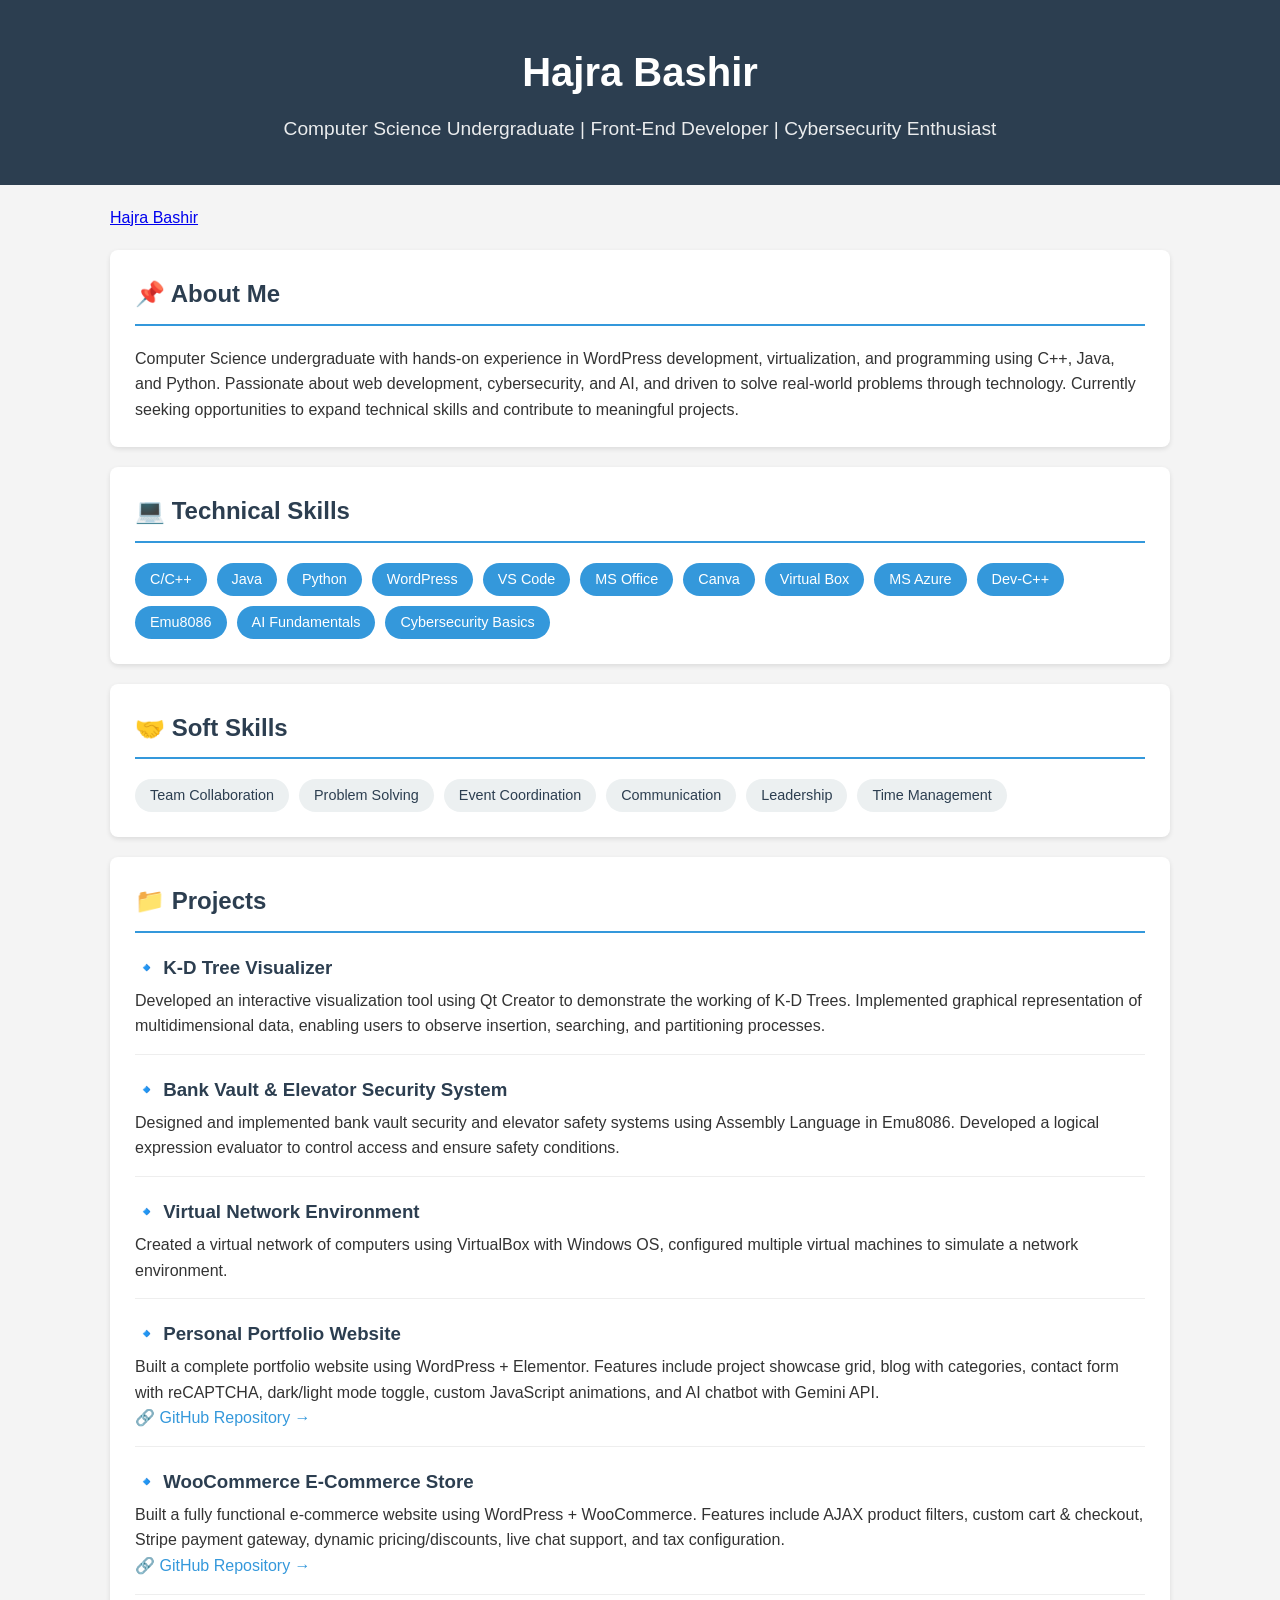
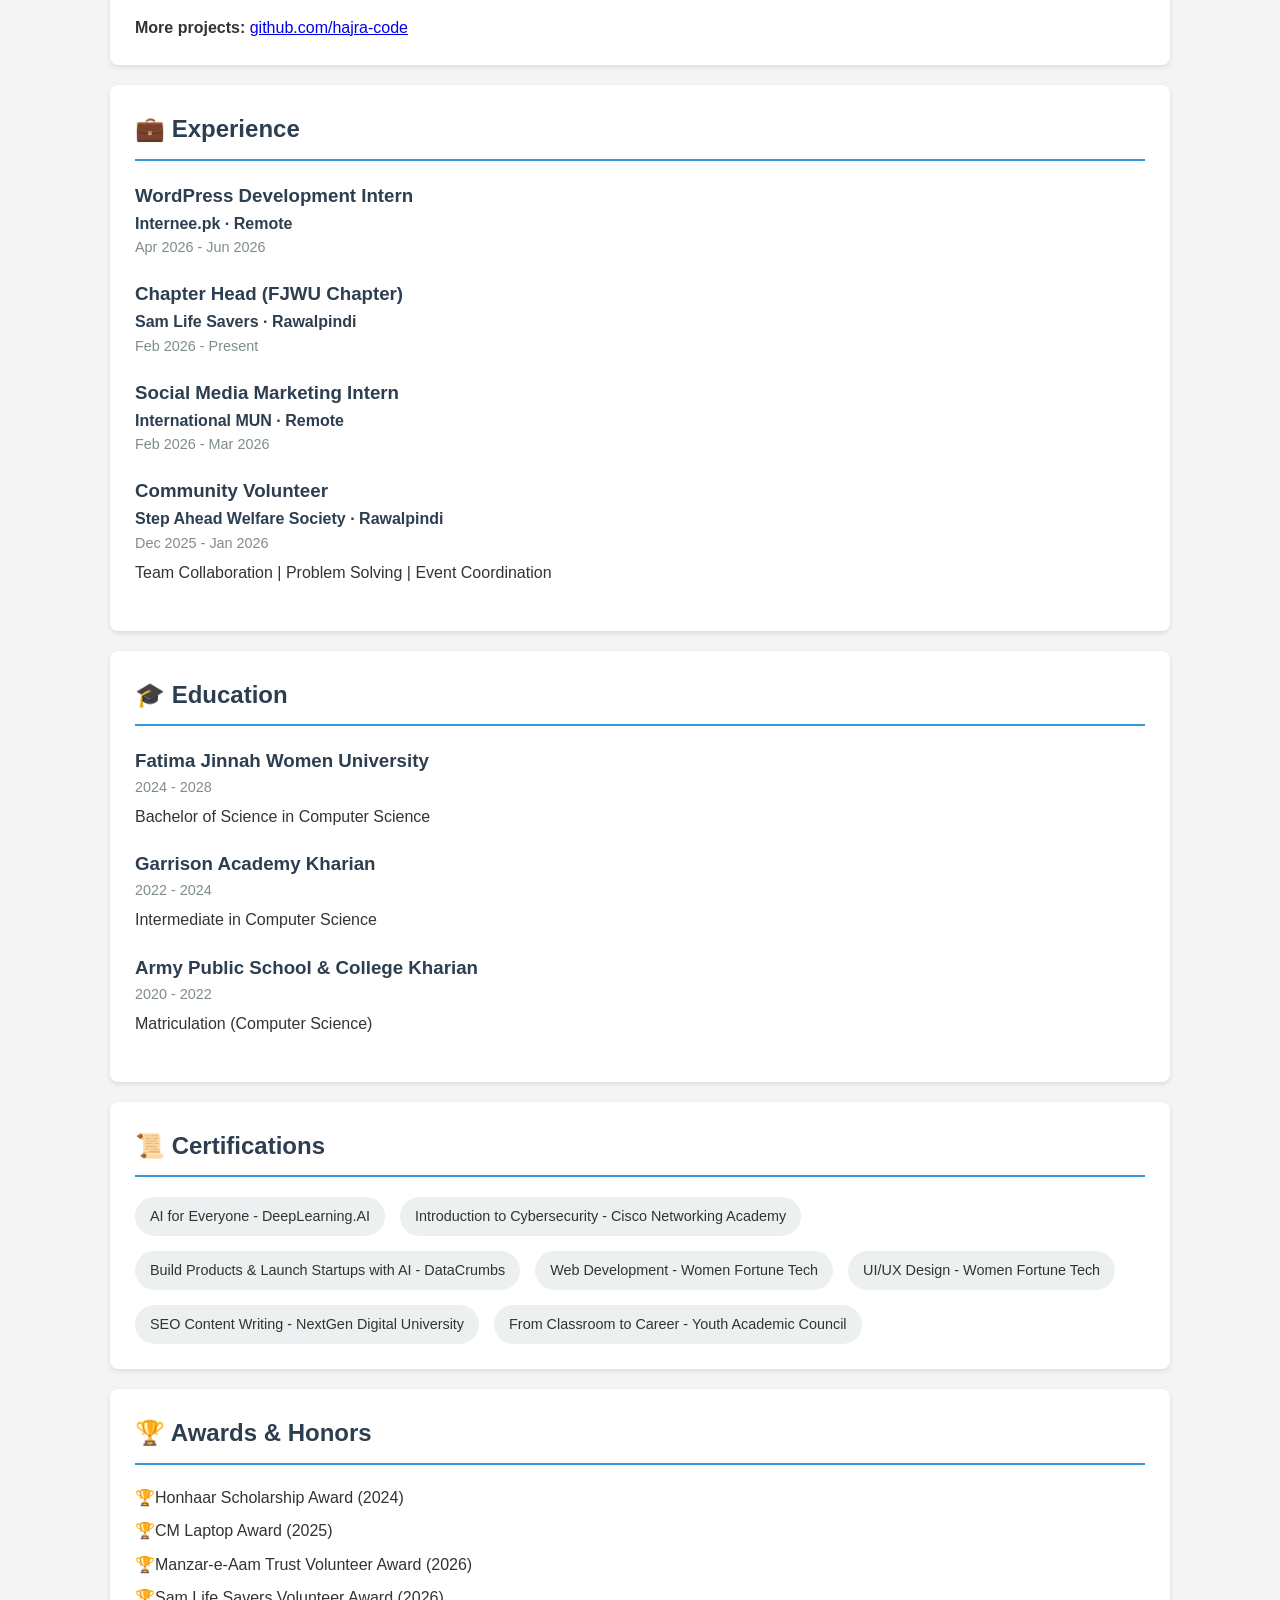
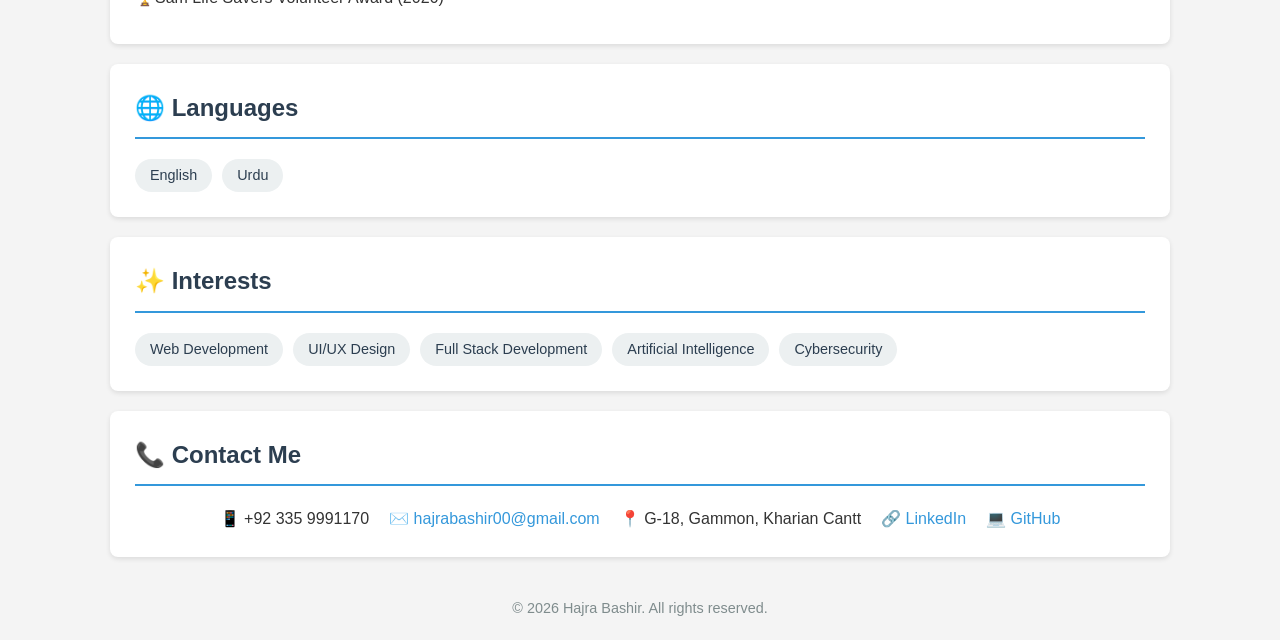
==== commit 9ff142bf: "Add files via upload" ====
--- a/index.html
+++ b/index.html
@@ -3,724 +3,396 @@
 <head>
     <meta charset="UTF-8">
     <meta name="viewport" content="width=device-width, initial-scale=1.0">
-    <title>Hajra Bashir | Portfolio</title>
-
-    <link rel="preconnect" href="https://fonts.googleapis.com">
-    <link rel="preconnect" href="https://fonts.gstatic.com" crossorigin>
-    <link href="https://fonts.googleapis.com/css2?family=Poppins:wght@300;400;500;600;700;800&display=swap" rel="stylesheet">
-
-    <link rel="stylesheet" href="style.css">
-
-    <script src="https://kit.fontawesome.com/4c729db828.js" crossorigin="anonymous"></script>
-
-    <script src="https://platform.linkedin.com/badges/js/profile.js" async defer></script>
+    <title>Hajra Bashir - Portfolio</title>
+    <style>
+        * {
+            margin: 0;
+            padding: 0;
+            box-sizing: border-box;
+        }
+
+        body {
+            font-family: 'Segoe UI', Tahoma, Geneva, Verdana, sans-serif;
+            line-height: 1.6;
+            color: #333;
+            background: #f4f4f4;
+        }
+
+        .container {
+            max-width: 1100px;
+            margin: auto;
+            padding: 0 20px;
+        }
+
+        /* Header */
+        header {
+            background: #2c3e50;
+            color: white;
+            padding: 40px 0;
+            text-align: center;
+        }
+
+        header h1 {
+            font-size: 2.5rem;
+            margin-bottom: 10px;
+        }
+
+        header p {
+            font-size: 1.2rem;
+            opacity: 0.9;
+        }
+
+        /* Sections */
+        section {
+            background: white;
+            margin: 20px 0;
+            padding: 25px;
+            border-radius: 8px;
+            box-shadow: 0 2px 5px rgba(0,0,0,0.1);
+        }
+
+        section h2 {
+            color: #2c3e50;
+            border-bottom: 2px solid #3498db;
+            padding-bottom: 10px;
+            margin-bottom: 20px;
+        }
+
+        /* Skills */
+        .skills-list {
+            display: flex;
+            flex-wrap: wrap;
+            gap: 10px;
+        }
+
+        .skill-tag {
+            background: #3498db;
+            color: white;
+            padding: 5px 15px;
+            border-radius: 20px;
+            font-size: 0.9rem;
+        }
+
+        /* Soft Skills / Interests / Languages tags */
+        .pill-list {
+            display: flex;
+            flex-wrap: wrap;
+            gap: 10px;
+        }
+
+        .pill-item {
+            background: #ecf0f1;
+            color: #2c3e50;
+            padding: 5px 15px;
+            border-radius: 20px;
+            font-size: 0.9rem;
+        }
+
+        /* Projects */
+        .project {
+            margin-bottom: 20px;
+            padding-bottom: 15px;
+            border-bottom: 1px solid #eee;
+        }
+
+        .project h3 {
+            color: #2c3e50;
+            margin-bottom: 5px;
+        }
+
+        .project a {
+            color: #3498db;
+            text-decoration: none;
+        }
+
+        .project a:hover {
+            text-decoration: underline;
+        }
+
+        /* Experience & Education */
+        .item {
+            margin-bottom: 20px;
+        }
+
+        .item h3 {
+            color: #2c3e50;
+        }
+
+        .item .role {
+            font-weight: 600;
+            color: #2c3e50;
+        }
+
+        .item .date {
+            color: #7f8c8d;
+            font-size: 0.9rem;
+            margin-bottom: 5px;
+        }
+
+        /* Certifications */
+        .certs-list {
+            display: flex;
+            flex-wrap: wrap;
+            gap: 15px;
+        }
+
+        .cert-item {
+            background: #ecf0f1;
+            padding: 8px 15px;
+            border-radius: 20px;
+            font-size: 0.9rem;
+        }
+
+        /* Awards */
+        .awards-list {
+            list-style: none;
+            padding-left: 0;
+        }
+
+        .awards-list li {
+            margin-bottom: 8px;
+            padding-left: 20px;
+            position: relative;
+        }
+
+        .awards-list li:before {
+            content: "🏆";
+            position: absolute;
+            left: 0;
+        }
+
+        /* Contact */
+        .contact-info {
+            display: flex;
+            flex-wrap: wrap;
+            justify-content: center;
+            gap: 20px;
+            margin-top: 15px;
+        }
+
+        .contact-info a {
+            color: #3498db;
+            text-decoration: none;
+        }
+
+        /* Footer */
+        footer {
+            text-align: center;
+            padding: 20px;
+            color: #7f8c8d;
+            font-size: 0.9rem;
+        }
+
+        /* LinkedIn Badge */
+        .badge-base {
+            margin: 20px auto;
+        }
+    </style>
+    <script src="https://platform.linkedin.com/badges/js/profile.js" async defer type="text/javascript"></script>
 </head>
-
 <body>
 
-<!-- ================= HEADER ================= -->
-
-<header id="home">
-
-<nav class="navbar">
-
-<div class="logo">
-HB
+<header>
+    <div class="container">
+        <h1>Hajra Bashir</h1>
+        <p>Computer Science Undergraduate | Front-End Developer | Cybersecurity Enthusiast</p>
+    </div>
+</header>
+
+<div class="container">
+    <!-- LinkedIn Badge -->
+    <div class="badge-base LI-profile-badge" data-locale="en_US" data-size="medium" data-theme="light" data-type="VERTICAL" data-vanity="hajra-bashir" data-version="v1">
+    <a class="badge-base__link LI-simple-link" href="https://pk.linkedin.com/in/hajra-bashir?trk=profile-badge">Hajra Bashir</a></div>
+              
+
+    <!-- About Me -->
+    <section>
+        <h2>📌 About Me</h2>
+        <p>Computer Science undergraduate with hands-on experience in WordPress development, virtualization, and programming using C++, Java, and Python. Passionate about web development, cybersecurity, and AI, and driven to solve real-world problems through technology. Currently seeking opportunities to expand technical skills and contribute to meaningful projects.</p>
+    </section>
+
+    <!-- Technical Skills -->
+    <section>
+        <h2>💻 Technical Skills</h2>
+        <div class="skills-list">
+            <span class="skill-tag">C/C++</span>
+            <span class="skill-tag">Java</span>
+            <span class="skill-tag">Python</span>
+            <span class="skill-tag">WordPress</span>
+            <span class="skill-tag">VS Code</span>
+            <span class="skill-tag">MS Office</span>
+            <span class="skill-tag">Canva</span>
+            <span class="skill-tag">Virtual Box</span>
+            <span class="skill-tag">MS Azure</span>
+            <span class="skill-tag">Dev-C++</span>
+            <span class="skill-tag">Emu8086</span>
+            <span class="skill-tag">AI Fundamentals</span>
+            <span class="skill-tag">Cybersecurity Basics</span>
+        </div>
+    </section>
+
+    <!-- Soft Skills -->
+    <section>
+        <h2>🤝 Soft Skills</h2>
+        <div class="pill-list">
+            <span class="pill-item">Team Collaboration</span>
+            <span class="pill-item">Problem Solving</span>
+            <span class="pill-item">Event Coordination</span>
+            <span class="pill-item">Communication</span>
+            <span class="pill-item">Leadership</span>
+            <span class="pill-item">Time Management</span>
+        </div>
+    </section>
+
+    <!-- Projects -->
+    <section>
+        <h2>📁 Projects</h2>
+
+        <div class="project">
+            <h3>🔹 K-D Tree Visualizer</h3>
+            <p>Developed an interactive visualization tool using Qt Creator to demonstrate the working of K-D Trees. Implemented graphical representation of multidimensional data, enabling users to observe insertion, searching, and partitioning processes.</p>
+        </div>
+
+        <div class="project">
+            <h3>🔹 Bank Vault & Elevator Security System</h3>
+            <p>Designed and implemented bank vault security and elevator safety systems using Assembly Language in Emu8086. Developed a logical expression evaluator to control access and ensure safety conditions.</p>
+        </div>
+
+        <div class="project">
+            <h3>🔹 Virtual Network Environment</h3>
+            <p>Created a virtual network of computers using VirtualBox with Windows OS, configured multiple virtual machines to simulate a network environment.</p>
+        </div>
+
+        <div class="project">
+            <h3>🔹 Personal Portfolio Website</h3>
+            <p>Built a complete portfolio website using WordPress + Elementor. Features include project showcase grid, blog with categories, contact form with reCAPTCHA, dark/light mode toggle, custom JavaScript animations, and AI chatbot with Gemini API.</p>
+            <a href="https://github.com/hajra-code/Personal-Portfolio-Website" target="_blank">🔗 GitHub Repository →</a>
+        </div>
+
+        <div class="project">
+            <h3>🔹 WooCommerce E-Commerce Store</h3>
+            <p>Built a fully functional e-commerce website using WordPress + WooCommerce. Features include AJAX product filters, custom cart & checkout, Stripe payment gateway, dynamic pricing/discounts, live chat support, and tax configuration.</p>
+            <a href="https://github.com/hajra-code/woocommerce-store" target="_blank">🔗 GitHub Repository →</a>
+        </div>
+
+        <p><strong>More projects:</strong> <a href="https://github.com/hajra-code?tab=repositories" target="_blank">github.com/hajra-code</a></p>
+    </section>
+
+    <!-- Experience -->
+    <section>
+        <h2>💼 Experience</h2>
+
+        <div class="item">
+            <h3>WordPress Development Intern</h3>
+            <p class="role">Internee.pk · Remote</p>
+            <div class="date">Apr 2026 - Jun 2026</div>
+        </div>
+
+        <div class="item">
+            <h3>Chapter Head (FJWU Chapter)</h3>
+            <p class="role">Sam Life Savers · Rawalpindi</p>
+            <div class="date">Feb 2026 - Present</div>
+        </div>
+
+        <div class="item">
+            <h3>Social Media Marketing Intern</h3>
+            <p class="role">International MUN · Remote</p>
+            <div class="date">Feb 2026 - Mar 2026</div>
+        </div>
+
+        <div class="item">
+            <h3>Community Volunteer</h3>
+            <p class="role">Step Ahead Welfare Society · Rawalpindi</p>
+            <div class="date">Dec 2025 - Jan 2026</div>
+            <p>Team Collaboration | Problem Solving | Event Coordination</p>
+        </div>
+    </section>
+
+    <!-- Education -->
+    <section>
+        <h2>🎓 Education</h2>
+
+        <div class="item">
+            <h3>Fatima Jinnah Women University</h3>
+            <div class="date">2024 - 2028</div>
+            <p>Bachelor of Science in Computer Science</p>
+        </div>
+
+        <div class="item">
+            <h3>Garrison Academy Kharian</h3>
+            <div class="date">2022 - 2024</div>
+            <p>Intermediate in Computer Science</p>
+        </div>
+
+        <div class="item">
+            <h3>Army Public School & College Kharian</h3>
+            <div class="date">2020 - 2022</div>
+            <p>Matriculation (Computer Science)</p>
+        </div>
+    </section>
+
+    <!-- Certifications -->
+    <section>
+        <h2>📜 Certifications</h2>
+        <div class="certs-list">
+            <span class="cert-item">AI for Everyone - DeepLearning.AI</span>
+            <span class="cert-item">Introduction to Cybersecurity - Cisco Networking Academy</span>
+            <span class="cert-item">Build Products & Launch Startups with AI - DataCrumbs</span>
+            <span class="cert-item">Web Development - Women Fortune Tech</span>
+            <span class="cert-item">UI/UX Design - Women Fortune Tech</span>
+            <span class="cert-item">SEO Content Writing - NextGen Digital University</span>
+            <span class="cert-item">From Classroom to Career - Youth Academic Council</span>
+        </div>
+    </section>
+
+    <!-- Awards & Honors -->
+    <section>
+        <h2>🏆 Awards & Honors</h2>
+        <ul class="awards-list">
+            <li>Honhaar Scholarship Award (2024)</li>
+            <li>CM Laptop Award (2025)</li>
+            <li>Manzar-e-Aam Trust Volunteer Award (2026)</li>
+            <li>Sam Life Savers Volunteer Award (2026)</li>
+        </ul>
+    </section>
+
+    <!-- Languages -->
+    <section>
+        <h2>🌐 Languages</h2>
+        <div class="pill-list">
+            <span class="pill-item">English</span>
+            <span class="pill-item">Urdu</span>
+        </div>
+    </section>
+
+    <!-- Interests -->
+    <section>
+        <h2>✨ Interests</h2>
+        <div class="pill-list">
+            <span class="pill-item">Web Development</span>
+            <span class="pill-item">UI/UX Design</span>
+            <span class="pill-item">Full Stack Development</span>
+            <span class="pill-item">Artificial Intelligence</span>
+            <span class="pill-item">Cybersecurity</span>
+        </div>
+    </section>
+
+    <!-- Contact -->
+    <section>
+        <h2>📞 Contact Me</h2>
+        <div class="contact-info">
+            <span>📱 +92 335 9991170</span>
+            <span>✉️ <a href="mailto:hajrabashir00@gmail.com">hajrabashir00@gmail.com</a></span>
+            <span>📍 G-18, Gammon, Kharian Cantt</span>
+            <span>🔗 <a href="https://www.linkedin.com/in/hajra-bashir" target="_blank">LinkedIn</a></span>
+            <span>💻 <a href="https://github.com/hajra-code" target="_blank">GitHub</a></span>
+        </div>
+    </section>
 </div>
 
-<ul class="nav-links">
-
-<li><a href="#about">About</a></li>
-
-<li><a href="#skills">Skills</a></li>
-
-<li><a href="#projects">Projects</a></li>
-
-<li><a href="#experience">Experience</a></li>
-
-<li><a href="#education">Education</a></li>
-
-<li><a href="#contact">Contact</a></li>
-
-</ul>
-
-</nav>
-
-<div class="hero">
-
-<div class="hero-text">
-
-<h3>Hello, I'm</h3>
-
-<h1>Hajra Bashir</h1>
-
-<h2>
-Computer Science Undergraduate
-</h2>
-
-<p>
-
-Passionate about Web Development, Artificial Intelligence, Cybersecurity and building practical software solutions that solve real-world problems.
-
-</p>
-
-<div class="hero-buttons">
-
-<a href="resume.pdf" class="btn primary" target="_blank">
-<i class="fa-solid fa-file"></i>
-Download CV
-</a>
-
-<a href="https://github.com/hajra-code" target="_blank" class="btn">
-
-<i class="fa-brands fa-github"></i>
-
-GitHub
-
-</a>
-
-<a href="https://www.linkedin.com/in/hajra-bashir/" target="_blank" class="btn">
-
-<i class="fa-brands fa-linkedin"></i>
-
-LinkedIn
-
-</a>
-
-</div>
-
-</div>
-
-<div class="hero-image">
-
-<img src="profile.jpg" alt="Hajra Bashir">
-
-</div>
-
-</div>
-
-</header>
-
-<!-- ================= ABOUT ================= -->
-
-<section id="about">
-
-<div class="section-title">
-
-<h2>About Me</h2>
-
-<p>Who I Am</p>
-
-</div>
-
-<div class="about-container">
-
-<div class="about-text">
-
-<p>
-
-Computer Science undergraduate with hands-on experience in WordPress development, virtualization, and programming using C++, Java and Python.
-
-</p>
-
-<p>
-
-Passionate about web development, cybersecurity, artificial intelligence and solving real-world problems through technology.
-
-</p>
-
-<p>
-
-Currently looking for internships, collaborative projects and opportunities where I can continue learning while contributing to meaningful software solutions.
-
-</p>
-
-<div class="about-info">
-
-<div>
-
-<h4>Name</h4>
-
-<p>Hajra Bashir</p>
-
-</div>
-
-<div>
-
-<h4>Email</h4>
-
-<p>hajrabashir00@gmail.com</p>
-
-</div>
-
-<div>
-
-<h4>Location</h4>
-
-<p>Kharian Cantt, Punjab, Pakistan</p>
-
-</div>
-
-<div>
-
-<h4>Degree</h4>
-
-<p>BS Computer Science</p>
-
-</div>
-
-</div>
-
-</div>
-
-<div class="linkedin-card">
-
-<div class="badge-base LI-profile-badge"
-
-data-locale="en_US"
-
-data-size="large"
-
-data-theme="dark"
-
-data-type="VERTICAL"
-
-data-vanity="hajra-bashir"
-
-data-version="v1">
-
-<a class="badge-base__link LI-simple-link"
-
-href="https://pk.linkedin.com/in/hajra-bashir">
-
-Hajra Bashir
-
-</a>
-
-</div>
-
-</div>
-
-</div>
-
-</section>
-
-<!-- ================= SKILLS ================= -->
-
-<section id="skills">
-
-<div class="section-title">
-
-<h2>Technical Skills</h2>
-
-<p>Technologies I Work With</p>
-
-</div>
-
-<div class="skills-grid">
-
-<div class="skill-card">
-
-<i class="fa-solid fa-code"></i>
-
-<h3>Programming</h3>
-
-<ul>
-
-<li>C++</li>
-
-<li>Java</li>
-
-<li>Python</li>
-
-</ul>
-
-</div>
-
-<div class="skill-card">
-
-<i class="fa-solid fa-globe"></i>
-
-<h3>Web Development</h3>
-
-<ul>
-
-<li>HTML</li>
-
-<li>CSS</li>
-
-<li>WordPress</li>
-
-</ul>
-
-</div>
-
-<div class="skill-card">
-
-<i class="fa-solid fa-laptop-code"></i>
-
-<h3>Tools</h3>
-
-<ul>
-
-<li>VS Code</li>
-
-<li>VirtualBox</li>
-
-<li>MS Azure</li>
-
-<li>Canva</li>
-
-<li>MS Office</li>
-
-<li>Emu8086</li>
-
-</ul>
-
-</div>
-
-<div class="skill-card">
-
-<i class="fa-solid fa-shield-halved"></i>
-
-<h3>Interests</h3>
-
-<ul>
-
-<li>Artificial Intelligence</li>
-
-<li>Cybersecurity</li>
-
-<li>Full Stack Development</li>
-
-<li>UI / UX</li>
-
-</ul>
-
-</div>
-
-</div>
-
-</section>
-
-<!-- ================= PROJECTS ================= -->
-
-<section id="projects">
-
-<div class="section-title">
-
-<h2>Projects</h2>
-
-<p>Recent Work</p>
-
-</div>
-
-<div class="projects-grid">
-
-<div class="project-card">
-
-<div class="project-content">
-
-<h3>K-D Tree Visualizer</h3>
-
-<p>
-
-Interactive visualization tool developed using Qt Creator to demonstrate K-D Tree operations.
-
-</p>
-
-<div class="tech">
-
-<span>Qt Creator</span>
-
-<span>C++</span>
-
-</div>
-
-<a href="https://github.com/hajra-code" target="_blank">
-
-View Project
-
-<i class="fa-solid fa-arrow-right"></i>
-
-</a>
-
-</div>
-
-</div>
-
-<div class="project-card">
-
-<div class="project-content">
-
-<h3>Bank Vault Security System</h3>
-
-<p>
-
-Assembly Language implementation of secure bank vault and elevator safety systems.
-
-</p>
-
-<div class="tech">
-
-<span>Assembly</span>
-
-<span>Emu8086</span>
-
-</div>
-
-<a href="https://github.com/hajra-code" target="_blank">
-
-View Project
-
-<i class="fa-solid fa-arrow-right"></i>
-
-</a>
-
-</div>
-
-</div>
-
-<div class="project-card">
-
-<div class="project-content">
-
-<h3>Virtual Network Lab</h3>
-
-<p>
-
-Created a virtual network environment using multiple Windows virtual machines.
-
-</p>
-
-<div class="tech">
-
-<span>VirtualBox</span>
-
-<span>Networking</span>
-
-</div>
-
-<a href="https://github.com/hajra-code" target="_blank">
-
-View Project
-
-<i class="fa-solid fa-arrow-right"></i>
-
-</a>
-
-</div>
-
-</div>
-        <div class="project-card">
-
-            <div class="project-content">
-
-                <h3>WordPress Portfolio Website</h3>
-
-                <p>
-                    Designed and developed a responsive portfolio website using
-                    WordPress and Elementor to showcase projects, skills and
-                    professional achievements.
-                </p>
-
-                <div class="tech">
-                    <span>WordPress</span>
-                    <span>Elementor</span>
-                </div>
-
-                <a href="https://github.com/hajra-code" target="_blank">
-                    View Project
-                    <i class="fa-solid fa-arrow-right"></i>
-                </a>
-
-            </div>
-
-        </div>
-
-    </div>
-
-</section>
-
-<!-- ================= EXPERIENCE ================= -->
-
-<section id="experience">
-
-    <div class="section-title">
-
-        <h2>Experience</h2>
-
-        <p>Professional Journey</p>
-
-    </div>
-
-    <div class="timeline">
-
-        <div class="timeline-item">
-
-            <h3>Chapter Head</h3>
-
-            <h4>Sam Life Savers (FJWU Chapter)</h4>
-
-            <span>Feb 2026 – Present</span>
-
-            <p>
-                Leading volunteer activities, organizing events and managing
-                student engagement initiatives.
-            </p>
-
-        </div>
-
-        <div class="timeline-item">
-
-            <h3>WordPress Development Intern</h3>
-
-            <h4>Internee.pk</h4>
-
-            <span>Apr 2026 – Jun 2026</span>
-
-            <p>
-                Worked on WordPress websites, customization and content
-                management while gaining practical web development experience.
-            </p>
-
-        </div>
-
-        <div class="timeline-item">
-
-            <h3>Social Media Marketing Intern</h3>
-
-            <h4>International MUN</h4>
-
-            <span>Feb 2026 – Mar 2026</span>
-
-            <p>
-                Assisted with digital marketing campaigns and social media
-                content planning.
-            </p>
-
-        </div>
-
-        <div class="timeline-item">
-
-            <h3>Community Volunteer</h3>
-
-            <h4>Step Ahead Welfare Society</h4>
-
-            <span>2025 – 2026</span>
-
-            <p>
-                Participated in community welfare initiatives while developing
-                teamwork, communication and leadership skills.
-            </p>
-
-        </div>
-
-    </div>
-
-</section>
-
-<!-- ================= EDUCATION ================= -->
-
-<section id="education">
-
-    <div class="section-title">
-
-        <h2>Education</h2>
-
-        <p>Academic Background</p>
-
-    </div>
-
-    <div class="education-grid">
-
-        <div class="edu-card">
-
-            <h3>BS Computer Science</h3>
-
-            <h4>Fatima Jinnah Women University</h4>
-
-            <p>2024 – 2028</p>
-
-        </div>
-
-        <div class="edu-card">
-
-            <h3>Intermediate (ICS)</h3>
-
-            <h4>Garrison Academy Kharian</h4>
-
-            <p>2022 – 2024</p>
-
-        </div>
-
-        <div class="edu-card">
-
-            <h3>Matriculation</h3>
-
-            <h4>Army Public School & College Kharian</h4>
-
-            <p>2020 – 2022</p>
-
-        </div>
-
-    </div>
-
-</section>
-
-<!-- ================= CERTIFICATIONS ================= -->
-
-<section id="certifications">
-
-    <div class="section-title">
-
-        <h2>Certifications</h2>
-
-        <p>Continuous Learning</p>
-
-    </div>
-
-    <div class="certificate-grid">
-
-        <div>AI for Everyone — DeepLearning.AI</div>
-
-        <div>Introduction to Cybersecurity — Cisco</div>
-
-        <div>Build Products & Launch Startups with AI — DataCrumbs</div>
-
-        <div>Web Development — Women Fortune Tech</div>
-
-        <div>UI/UX Design — Women Fortune Tech</div>
-
-        <div>SEO Content Writing — NextGen Digital University</div>
-
-        <div>From Classroom to Career — Youth Academic Council</div>
-
-    </div>
-
-</section>
-
-<!-- ================= AWARDS ================= -->
-
-<section id="awards">
-
-    <div class="section-title">
-
-        <h2>Awards & Honors</h2>
-
-        <p>Achievements</p>
-
-    </div>
-
-    <div class="awards-grid">
-
-        <div class="award-card">
-
-            <i class="fa-solid fa-trophy"></i>
-
-            <h3>Honhaar Scholarship</h3>
-
-            <p>2024</p>
-
-        </div>
-
-        <div class="award-card">
-
-            <i class="fa-solid fa-laptop"></i>
-
-            <h3>CM Laptop Award</h3>
-
-            <p>2025</p>
-
-        </div>
-
-        <div class="award-card">
-
-            <i class="fa-solid fa-medal"></i>
-
-            <h3>Volunteer Award</h3>
-
-            <p>Manzar-e-Aam Trust</p>
-
-        </div>
-
-        <div class="award-card">
-
-            <i class="fa-solid fa-award"></i>
-
-            <h3>Volunteer Award</h3>
-
-            <p>Sam Life Savers</p>
-
-        </div>
-
-    </div>
-
-</section>
-
-<!-- ================= CONTACT ================= -->
-
-<section id="contact">
-
-    <div class="section-title">
-
-        <h2>Let's Connect</h2>
-
-        <p>Feel free to reach out.</p>
-
-    </div>
-
-    <div class="contact-grid">
-
-        <a href="mailto:hajrabashir00@gmail.com">
-
-            <i class="fa-solid fa-envelope"></i>
-
-            hajrabashir00@gmail.com
-
-        </a>
-
-        <a href="tel:+923359991170">
-
-            <i class="fa-solid fa-phone"></i>
-
-            +92 335 9991170
-
-        </a>
-
-        <a href="https://github.com/hajra-code" target="_blank">
-
-            <i class="fa-brands fa-github"></i>
-
-            github.com/hajra-code
-
-        </a>
-
-        <a href="https://linkedin.com/in/hajra-bashir" target="_blank">
-
-            <i class="fa-brands fa-linkedin"></i>
-
-            linkedin.com/in/hajra-bashir
-
-        </a>
-
-    </div>
-
-</section>
-
-<!-- ================= FOOTER ================= -->
-
 <footer>
-
-    <p>
-
-        © 2026 Hajra Bashir
-
-    </p>
-
+    <p>&copy; 2026 Hajra Bashir. All rights reserved.</p>
 </footer>
-
-<script src="script.js"></script>
 
 </body>
 </html>
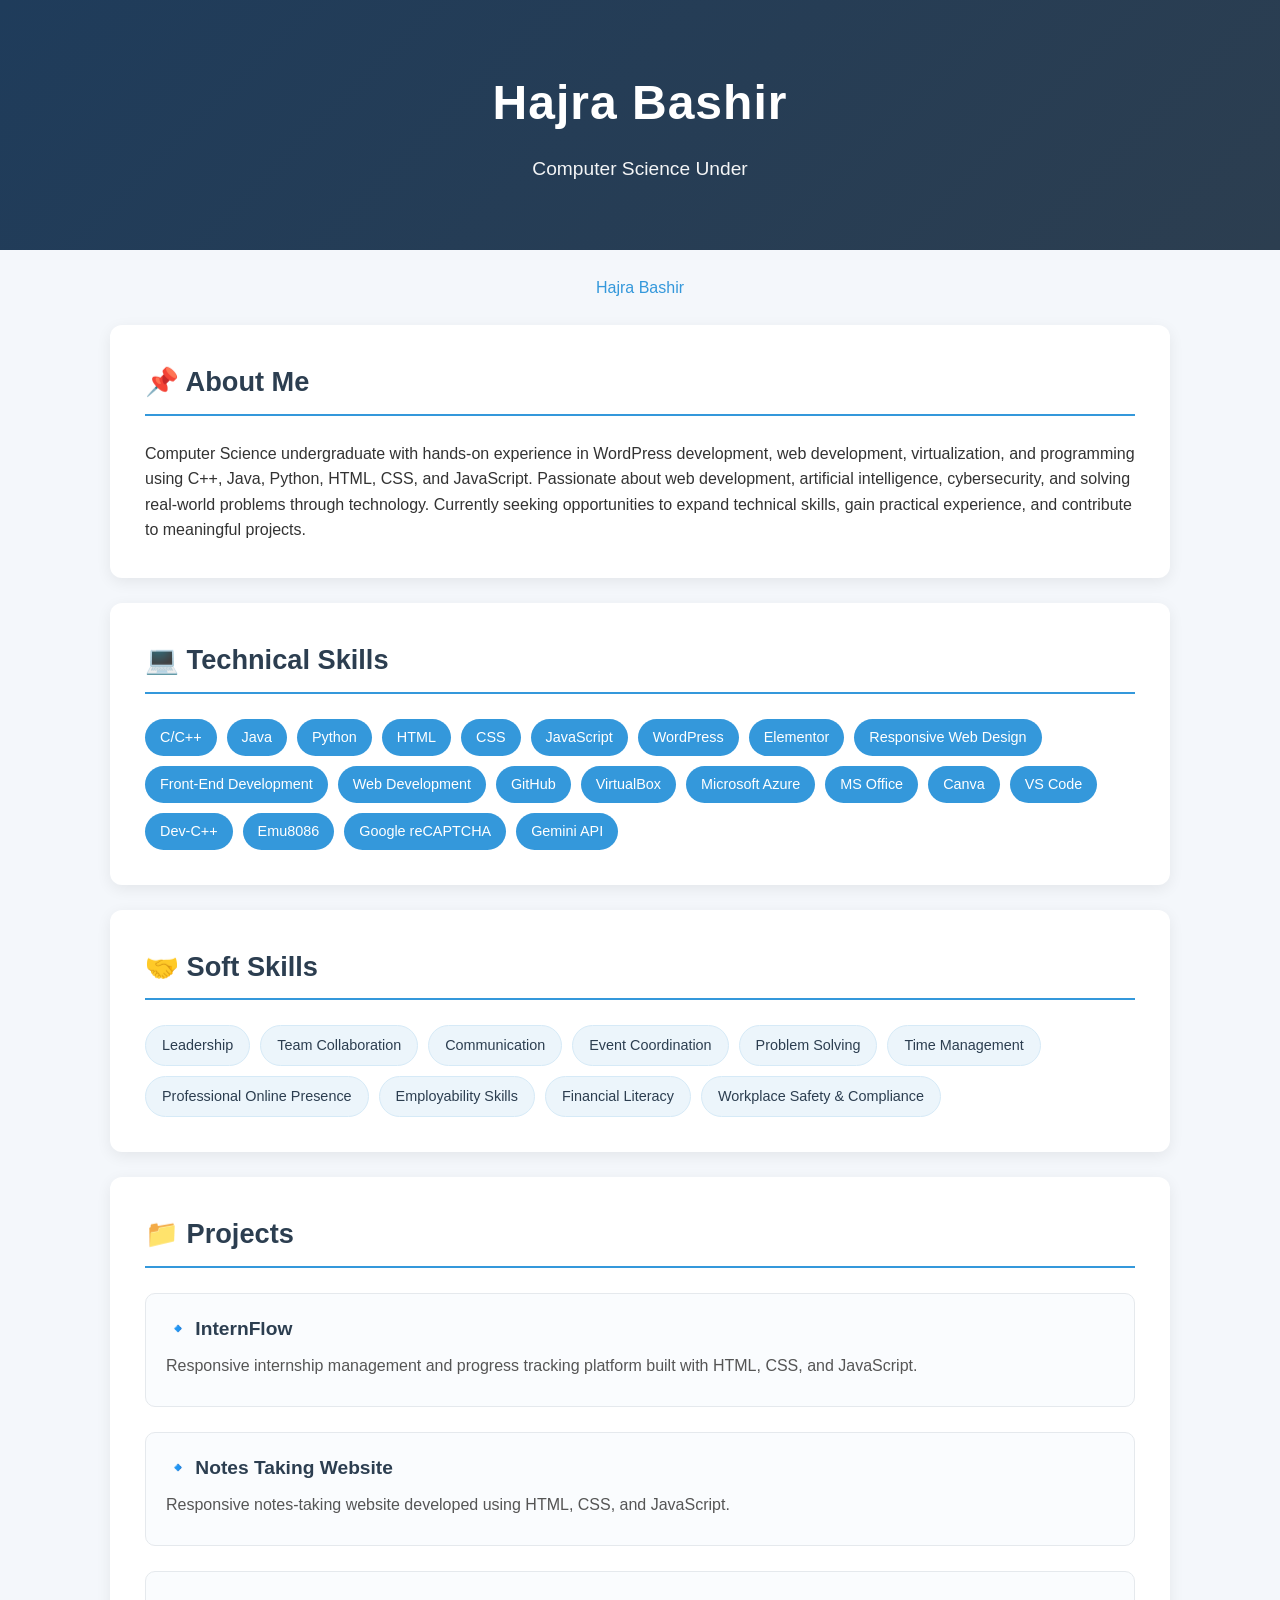
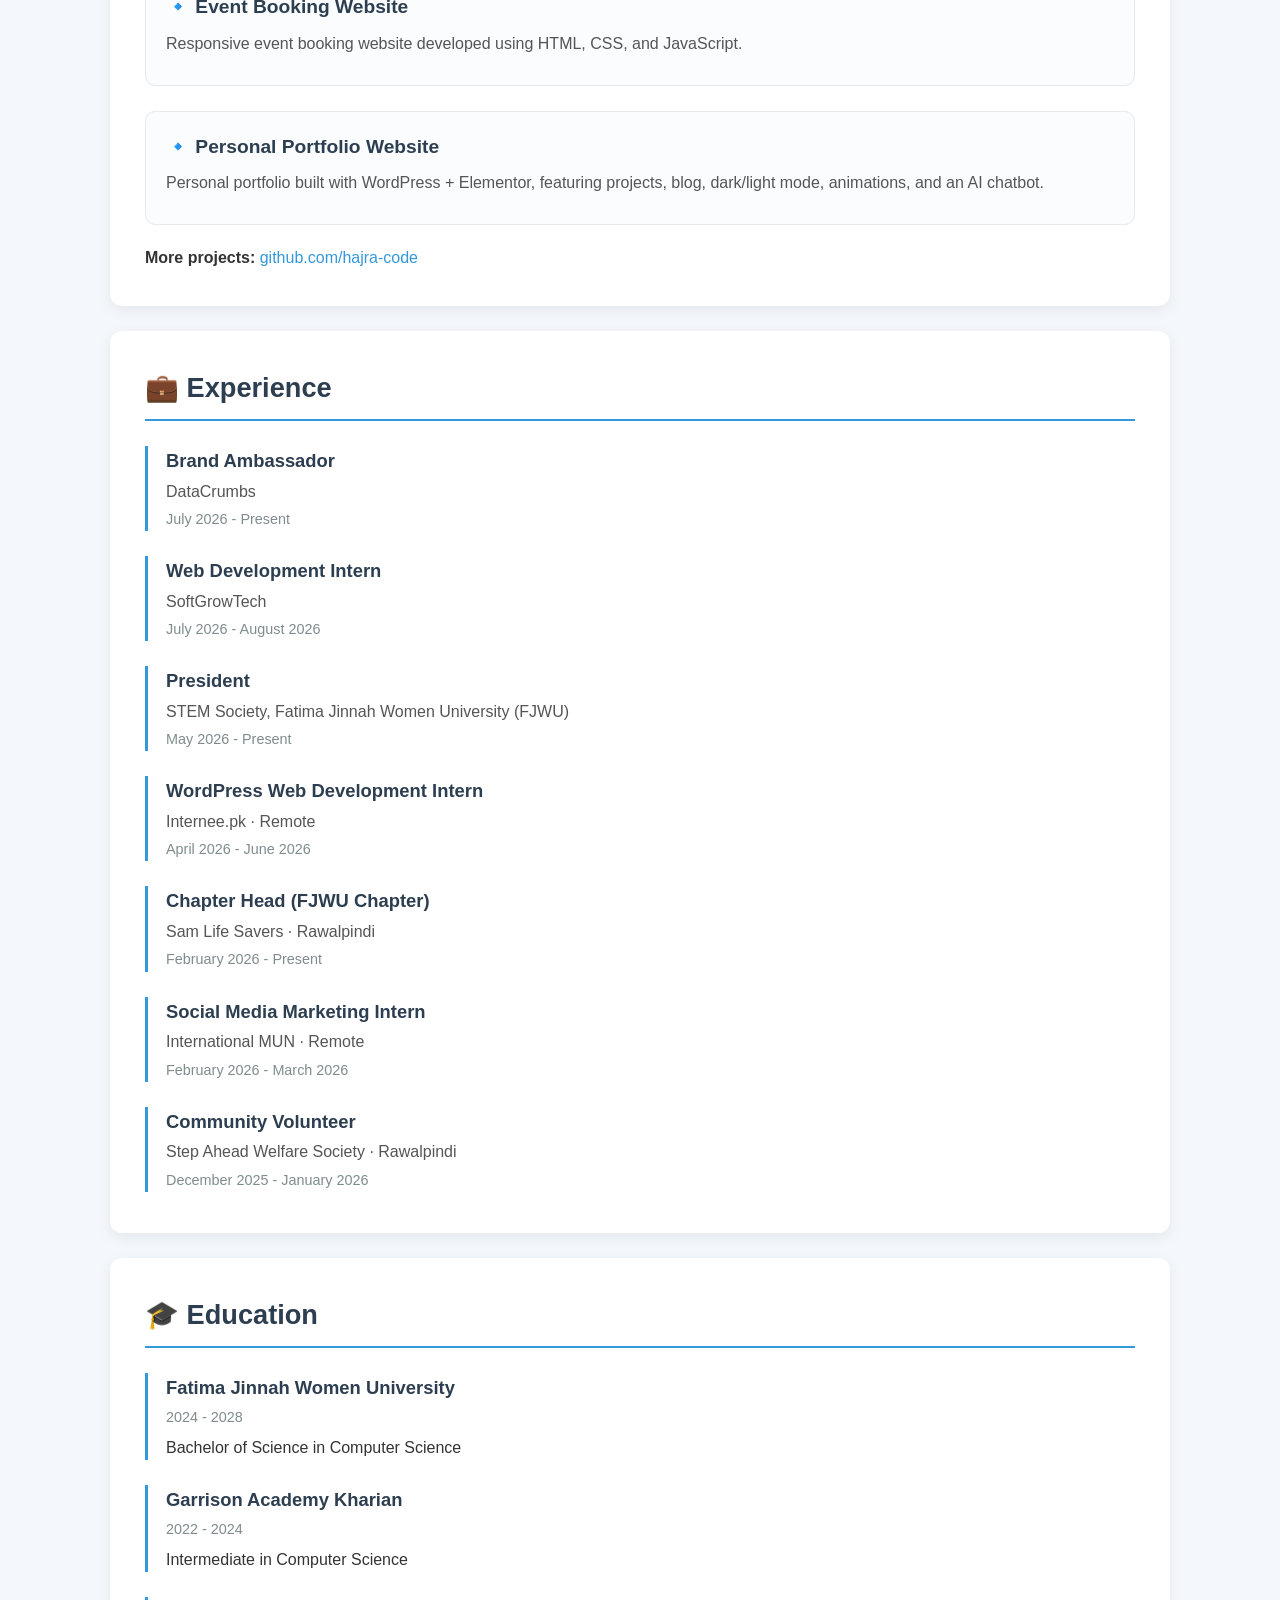
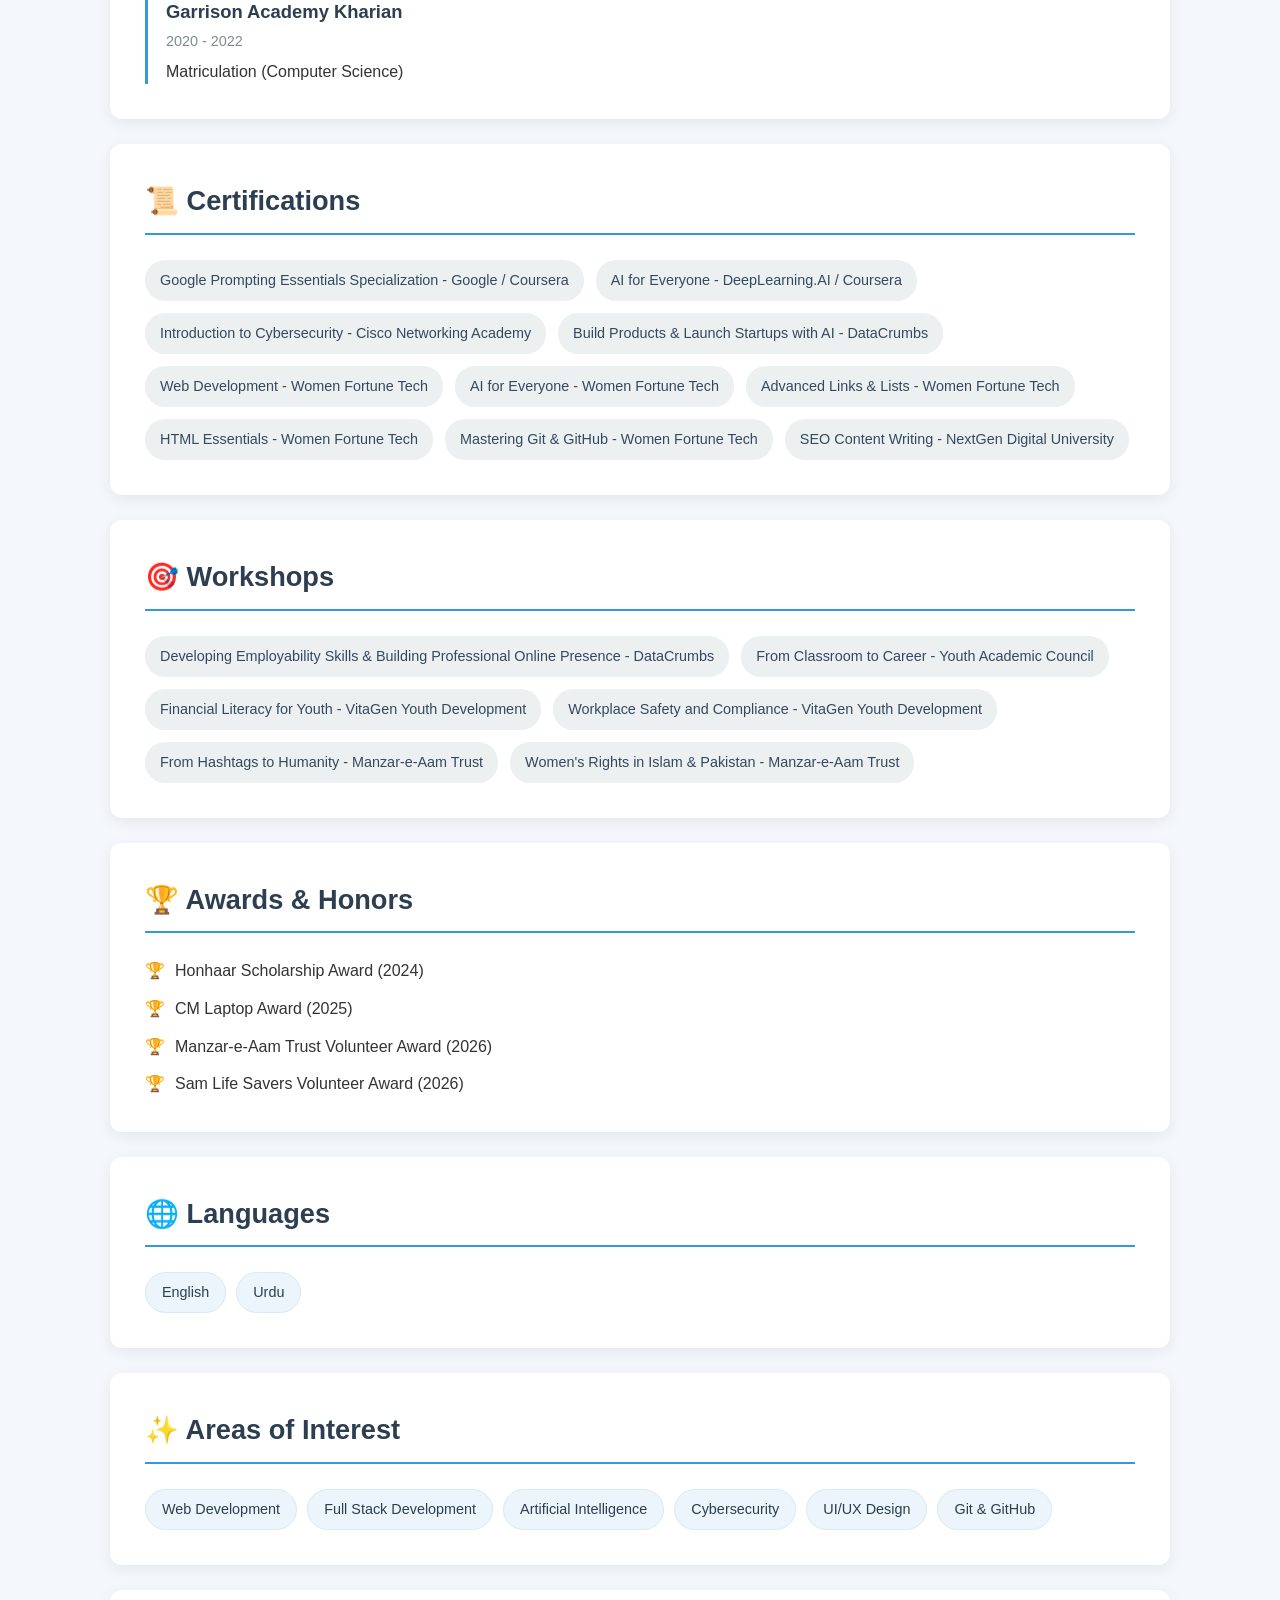
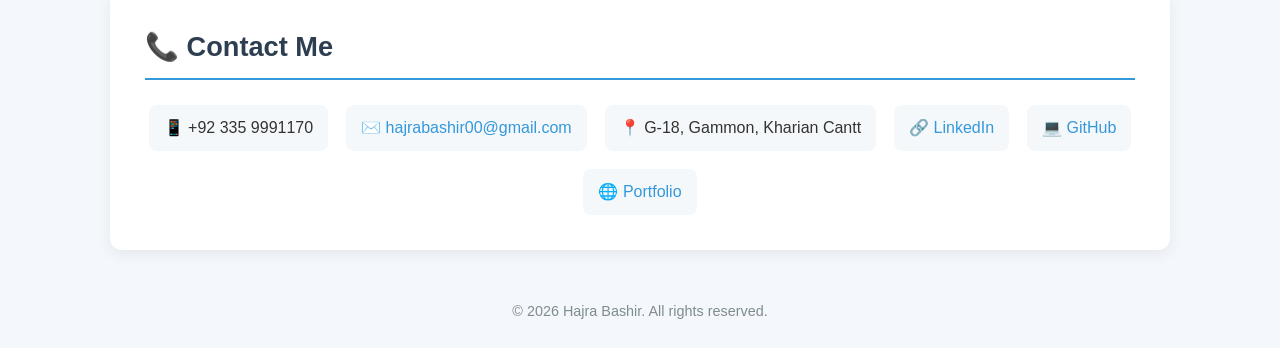
==== commit 65281fd3: "Add files via upload" ====
--- a/index.html
+++ b/index.html
@@ -1,398 +1,581 @@
 <!DOCTYPE html>
 <html lang="en">
+
 <head>
     <meta charset="UTF-8">
     <meta name="viewport" content="width=device-width, initial-scale=1.0">
+
     <title>Hajra Bashir - Portfolio</title>
-    <style>
-        * {
-            margin: 0;
-            padding: 0;
-            box-sizing: border-box;
-        }
-
-        body {
-            font-family: 'Segoe UI', Tahoma, Geneva, Verdana, sans-serif;
-            line-height: 1.6;
-            color: #333;
-            background: #f4f4f4;
-        }
-
-        .container {
-            max-width: 1100px;
-            margin: auto;
-            padding: 0 20px;
-        }
-
-        /* Header */
-        header {
-            background: #2c3e50;
-            color: white;
-            padding: 40px 0;
-            text-align: center;
-        }
-
-        header h1 {
-            font-size: 2.5rem;
-            margin-bottom: 10px;
-        }
-
-        header p {
-            font-size: 1.2rem;
-            opacity: 0.9;
-        }
-
-        /* Sections */
-        section {
-            background: white;
-            margin: 20px 0;
-            padding: 25px;
-            border-radius: 8px;
-            box-shadow: 0 2px 5px rgba(0,0,0,0.1);
-        }
-
-        section h2 {
-            color: #2c3e50;
-            border-bottom: 2px solid #3498db;
-            padding-bottom: 10px;
-            margin-bottom: 20px;
-        }
-
-        /* Skills */
-        .skills-list {
-            display: flex;
-            flex-wrap: wrap;
-            gap: 10px;
-        }
-
-        .skill-tag {
-            background: #3498db;
-            color: white;
-            padding: 5px 15px;
-            border-radius: 20px;
-            font-size: 0.9rem;
-        }
-
-        /* Soft Skills / Interests / Languages tags */
-        .pill-list {
-            display: flex;
-            flex-wrap: wrap;
-            gap: 10px;
-        }
-
-        .pill-item {
-            background: #ecf0f1;
-            color: #2c3e50;
-            padding: 5px 15px;
-            border-radius: 20px;
-            font-size: 0.9rem;
-        }
-
-        /* Projects */
-        .project {
-            margin-bottom: 20px;
-            padding-bottom: 15px;
-            border-bottom: 1px solid #eee;
-        }
-
-        .project h3 {
-            color: #2c3e50;
-            margin-bottom: 5px;
-        }
-
-        .project a {
-            color: #3498db;
-            text-decoration: none;
-        }
-
-        .project a:hover {
-            text-decoration: underline;
-        }
-
-        /* Experience & Education */
-        .item {
-            margin-bottom: 20px;
-        }
-
-        .item h3 {
-            color: #2c3e50;
-        }
-
-        .item .role {
-            font-weight: 600;
-            color: #2c3e50;
-        }
-
-        .item .date {
-            color: #7f8c8d;
-            font-size: 0.9rem;
-            margin-bottom: 5px;
-        }
-
-        /* Certifications */
-        .certs-list {
-            display: flex;
-            flex-wrap: wrap;
-            gap: 15px;
-        }
-
-        .cert-item {
-            background: #ecf0f1;
-            padding: 8px 15px;
-            border-radius: 20px;
-            font-size: 0.9rem;
-        }
-
-        /* Awards */
-        .awards-list {
-            list-style: none;
-            padding-left: 0;
-        }
-
-        .awards-list li {
-            margin-bottom: 8px;
-            padding-left: 20px;
-            position: relative;
-        }
-
-        .awards-list li:before {
-            content: "🏆";
-            position: absolute;
-            left: 0;
-        }
-
-        /* Contact */
-        .contact-info {
-            display: flex;
-            flex-wrap: wrap;
-            justify-content: center;
-            gap: 20px;
-            margin-top: 15px;
-        }
-
-        .contact-info a {
-            color: #3498db;
-            text-decoration: none;
-        }
-
-        /* Footer */
-        footer {
-            text-align: center;
-            padding: 20px;
-            color: #7f8c8d;
-            font-size: 0.9rem;
-        }
-
-        /* LinkedIn Badge */
-        .badge-base {
-            margin: 20px auto;
-        }
-    </style>
-    <script src="https://platform.linkedin.com/badges/js/profile.js" async defer type="text/javascript"></script>
+
+    <link rel="stylesheet" href="style.css">
+
+    <script src="https://platform.linkedin.com/badges/js/profile.js"
+        async defer type="text/javascript"></script>
 </head>
+
 <body>
 
 <header>
     <div class="container">
+
         <h1>Hajra Bashir</h1>
-        <p>Computer Science Undergraduate | Front-End Developer | Cybersecurity Enthusiast</p>
+
+        <p>
+            Computer Science Undergraduate |
+            Web Development | AI | Cybersecurity
+        </p>
+
     </div>
 </header>
 
+
 <div class="container">
+
     <!-- LinkedIn Badge -->
-    <div class="badge-base LI-profile-badge" data-locale="en_US" data-size="medium" data-theme="light" data-type="VERTICAL" data-vanity="hajra-bashir" data-version="v1">
-    <a class="badge-base__link LI-simple-link" href="https://pk.linkedin.com/in/hajra-bashir?trk=profile-badge">Hajra Bashir</a></div>
-              
+
+    <div class="badge-base LI-profile-badge"
+        data-locale="en_US"
+        data-size="medium"
+        data-theme="light"
+        data-type="VERTICAL"
+        data-vanity="hajra-bashir"
+        data-version="v1">
+
+        <a class="badge-base__link LI-simple-link"
+            href="https://pk.linkedin.com/in/hajra-bashir?trk=profile-badge">
+            Hajra Bashir
+        </a>
+
+    </div>
+
 
     <!-- About Me -->
-    <section>
+
+    <section>
+
         <h2>📌 About Me</h2>
-        <p>Computer Science undergraduate with hands-on experience in WordPress development, virtualization, and programming using C++, Java, and Python. Passionate about web development, cybersecurity, and AI, and driven to solve real-world problems through technology. Currently seeking opportunities to expand technical skills and contribute to meaningful projects.</p>
-    </section>
+
+        <p>
+            Computer Science undergraduate with hands-on experience in
+            WordPress development, web development, virtualization, and
+            programming using C++, Java, Python, HTML, CSS, and JavaScript.
+            Passionate about web development, artificial intelligence,
+            cybersecurity, and solving real-world problems through technology.
+            Currently seeking opportunities to expand technical skills,
+            gain practical experience, and contribute to meaningful projects.
+        </p>
+
+    </section>
+
 
     <!-- Technical Skills -->
-    <section>
+
+    <section>
+
         <h2>💻 Technical Skills</h2>
+
         <div class="skills-list">
+
             <span class="skill-tag">C/C++</span>
             <span class="skill-tag">Java</span>
             <span class="skill-tag">Python</span>
+            <span class="skill-tag">HTML</span>
+            <span class="skill-tag">CSS</span>
+            <span class="skill-tag">JavaScript</span>
+
             <span class="skill-tag">WordPress</span>
-            <span class="skill-tag">VS Code</span>
+            <span class="skill-tag">Elementor</span>
+            <span class="skill-tag">Responsive Web Design</span>
+            <span class="skill-tag">Front-End Development</span>
+            <span class="skill-tag">Web Development</span>
+            <span class="skill-tag">GitHub</span>
+
+            <span class="skill-tag">VirtualBox</span>
+            <span class="skill-tag">Microsoft Azure</span>
             <span class="skill-tag">MS Office</span>
             <span class="skill-tag">Canva</span>
-            <span class="skill-tag">Virtual Box</span>
-            <span class="skill-tag">MS Azure</span>
+            <span class="skill-tag">VS Code</span>
             <span class="skill-tag">Dev-C++</span>
             <span class="skill-tag">Emu8086</span>
-            <span class="skill-tag">AI Fundamentals</span>
-            <span class="skill-tag">Cybersecurity Basics</span>
-        </div>
-    </section>
+            <span class="skill-tag">Google reCAPTCHA</span>
+            <span class="skill-tag">Gemini API</span>
+
+        </div>
+
+    </section>
+
 
     <!-- Soft Skills -->
-    <section>
+
+    <section>
+
         <h2>🤝 Soft Skills</h2>
+
         <div class="pill-list">
+
+            <span class="pill-item">Leadership</span>
             <span class="pill-item">Team Collaboration</span>
+            <span class="pill-item">Communication</span>
+            <span class="pill-item">Event Coordination</span>
             <span class="pill-item">Problem Solving</span>
-            <span class="pill-item">Event Coordination</span>
-            <span class="pill-item">Communication</span>
-            <span class="pill-item">Leadership</span>
             <span class="pill-item">Time Management</span>
-        </div>
-    </section>
+            <span class="pill-item">Professional Online Presence</span>
+            <span class="pill-item">Employability Skills</span>
+            <span class="pill-item">Financial Literacy</span>
+            <span class="pill-item">Workplace Safety & Compliance</span>
+
+        </div>
+
+    </section>
+
 
     <!-- Projects -->
-    <section>
+
+    <section>
+
         <h2>📁 Projects</h2>
 
+
         <div class="project">
-            <h3>🔹 K-D Tree Visualizer</h3>
-            <p>Developed an interactive visualization tool using Qt Creator to demonstrate the working of K-D Trees. Implemented graphical representation of multidimensional data, enabling users to observe insertion, searching, and partitioning processes.</p>
-        </div>
+
+            <h3>🔹 InternFlow</h3>
+
+            <p>
+                Responsive internship management and progress tracking
+                platform built with HTML, CSS, and JavaScript.
+            </p>
+
+        </div>
+
 
         <div class="project">
-            <h3>🔹 Bank Vault & Elevator Security System</h3>
-            <p>Designed and implemented bank vault security and elevator safety systems using Assembly Language in Emu8086. Developed a logical expression evaluator to control access and ensure safety conditions.</p>
-        </div>
+
+            <h3>🔹 Notes Taking Website</h3>
+
+            <p>
+                Responsive notes-taking website developed using HTML,
+                CSS, and JavaScript.
+            </p>
+
+        </div>
+
 
         <div class="project">
-            <h3>🔹 Virtual Network Environment</h3>
-            <p>Created a virtual network of computers using VirtualBox with Windows OS, configured multiple virtual machines to simulate a network environment.</p>
-        </div>
+
+            <h3>🔹 Event Booking Website</h3>
+
+            <p>
+                Responsive event booking website developed using HTML,
+                CSS, and JavaScript.
+            </p>
+
+        </div>
+
 
         <div class="project">
+
             <h3>🔹 Personal Portfolio Website</h3>
-            <p>Built a complete portfolio website using WordPress + Elementor. Features include project showcase grid, blog with categories, contact form with reCAPTCHA, dark/light mode toggle, custom JavaScript animations, and AI chatbot with Gemini API.</p>
-            <a href="https://github.com/hajra-code/Personal-Portfolio-Website" target="_blank">🔗 GitHub Repository →</a>
-        </div>
-
-        <div class="project">
-            <h3>🔹 WooCommerce E-Commerce Store</h3>
-            <p>Built a fully functional e-commerce website using WordPress + WooCommerce. Features include AJAX product filters, custom cart & checkout, Stripe payment gateway, dynamic pricing/discounts, live chat support, and tax configuration.</p>
-            <a href="https://github.com/hajra-code/woocommerce-store" target="_blank">🔗 GitHub Repository →</a>
-        </div>
-
-        <p><strong>More projects:</strong> <a href="https://github.com/hajra-code?tab=repositories" target="_blank">github.com/hajra-code</a></p>
-    </section>
+
+            <p>
+                Personal portfolio built with WordPress + Elementor,
+                featuring projects, blog, dark/light mode, animations,
+                and an AI chatbot.
+            </p>
+
+        </div>
+
+
+        <p>
+            <strong>More projects:</strong>
+            <a href="https://github.com/hajra-code?tab=repositories"
+                target="_blank">
+                github.com/hajra-code
+            </a>
+        </p>
+
+    </section>
+
 
     <!-- Experience -->
-    <section>
+
+    <section>
+
         <h2>💼 Experience</h2>
 
-        <div class="item">
-            <h3>WordPress Development Intern</h3>
+
+        <div class="item">
+
+            <h3>Brand Ambassador</h3>
+
+            <p class="role">DataCrumbs</p>
+
+            <div class="date">
+                July 2026 - Present
+            </div>
+
+        </div>
+
+
+        <div class="item">
+
+            <h3>Web Development Intern</h3>
+
+            <p class="role">SoftGrowTech</p>
+
+            <div class="date">
+                July 2026 - August 2026
+            </div>
+
+        </div>
+
+
+        <div class="item">
+
+            <h3>President</h3>
+
+            <p class="role">
+                STEM Society, Fatima Jinnah Women University (FJWU)
+            </p>
+
+            <div class="date">
+                May 2026 - Present
+            </div>
+
+        </div>
+
+
+        <div class="item">
+
+            <h3>WordPress Web Development Intern</h3>
+
             <p class="role">Internee.pk · Remote</p>
-            <div class="date">Apr 2026 - Jun 2026</div>
-        </div>
-
-        <div class="item">
+
+            <div class="date">
+                April 2026 - June 2026
+            </div>
+
+        </div>
+
+
+        <div class="item">
+
             <h3>Chapter Head (FJWU Chapter)</h3>
-            <p class="role">Sam Life Savers · Rawalpindi</p>
-            <div class="date">Feb 2026 - Present</div>
-        </div>
-
-        <div class="item">
+
+            <p class="role">
+                Sam Life Savers · Rawalpindi
+            </p>
+
+            <div class="date">
+                February 2026 - Present
+            </div>
+
+        </div>
+
+
+        <div class="item">
+
             <h3>Social Media Marketing Intern</h3>
-            <p class="role">International MUN · Remote</p>
-            <div class="date">Feb 2026 - Mar 2026</div>
-        </div>
-
-        <div class="item">
+
+            <p class="role">
+                International MUN · Remote
+            </p>
+
+            <div class="date">
+                February 2026 - March 2026
+            </div>
+
+        </div>
+
+
+        <div class="item">
+
             <h3>Community Volunteer</h3>
-            <p class="role">Step Ahead Welfare Society · Rawalpindi</p>
-            <div class="date">Dec 2025 - Jan 2026</div>
-            <p>Team Collaboration | Problem Solving | Event Coordination</p>
-        </div>
-    </section>
+
+            <p class="role">
+                Step Ahead Welfare Society · Rawalpindi
+            </p>
+
+            <div class="date">
+                December 2025 - January 2026
+            </div>
+
+        </div>
+
+    </section>
+
 
     <!-- Education -->
-    <section>
+
+    <section>
+
         <h2>🎓 Education</h2>
 
-        <div class="item">
+
+        <div class="item">
+
             <h3>Fatima Jinnah Women University</h3>
-            <div class="date">2024 - 2028</div>
-            <p>Bachelor of Science in Computer Science</p>
-        </div>
-
-        <div class="item">
+
+            <div class="date">
+                2024 - 2028
+            </div>
+
+            <p>
+                Bachelor of Science in Computer Science
+            </p>
+
+        </div>
+
+
+        <div class="item">
+
             <h3>Garrison Academy Kharian</h3>
-            <div class="date">2022 - 2024</div>
-            <p>Intermediate in Computer Science</p>
-        </div>
-
-        <div class="item">
-            <h3>Army Public School & College Kharian</h3>
-            <div class="date">2020 - 2022</div>
-            <p>Matriculation (Computer Science)</p>
-        </div>
-    </section>
+
+            <div class="date">
+                2022 - 2024
+            </div>
+
+            <p>
+                Intermediate in Computer Science
+            </p>
+
+        </div>
+
+
+        <div class="item">
+
+            <h3>Garrison Academy Kharian</h3>
+
+            <div class="date">
+                2020 - 2022
+            </div>
+
+            <p>
+                Matriculation (Computer Science)
+            </p>
+
+        </div>
+
+    </section>
+
 
     <!-- Certifications -->
-    <section>
+
+    <section>
+
         <h2>📜 Certifications</h2>
+
         <div class="certs-list">
-            <span class="cert-item">AI for Everyone - DeepLearning.AI</span>
-            <span class="cert-item">Introduction to Cybersecurity - Cisco Networking Academy</span>
-            <span class="cert-item">Build Products & Launch Startups with AI - DataCrumbs</span>
-            <span class="cert-item">Web Development - Women Fortune Tech</span>
-            <span class="cert-item">UI/UX Design - Women Fortune Tech</span>
-            <span class="cert-item">SEO Content Writing - NextGen Digital University</span>
-            <span class="cert-item">From Classroom to Career - Youth Academic Council</span>
-        </div>
-    </section>
+
+            <span class="cert-item">
+                Google Prompting Essentials Specialization - Google / Coursera
+            </span>
+
+            <span class="cert-item">
+                AI for Everyone - DeepLearning.AI / Coursera
+            </span>
+
+            <span class="cert-item">
+                Introduction to Cybersecurity - Cisco Networking Academy
+            </span>
+
+            <span class="cert-item">
+                Build Products & Launch Startups with AI - DataCrumbs
+            </span>
+
+            <span class="cert-item">
+                Web Development - Women Fortune Tech
+            </span>
+
+            <span class="cert-item">
+                AI for Everyone - Women Fortune Tech
+            </span>
+
+            <span class="cert-item">
+                Advanced Links & Lists - Women Fortune Tech
+            </span>
+
+            <span class="cert-item">
+                HTML Essentials - Women Fortune Tech
+            </span>
+
+            <span class="cert-item">
+                Mastering Git & GitHub - Women Fortune Tech
+            </span>
+
+            <span class="cert-item">
+                SEO Content Writing - NextGen Digital University
+            </span>
+
+        </div>
+
+    </section>
+    <!-- Workshops -->
+
+    <section>
+
+        <h2>🎯 Workshops</h2>
+
+        <div class="certs-list">
+
+            <span class="cert-item">
+                Developing Employability Skills & Building Professional Online Presence - DataCrumbs
+            </span>
+
+            <span class="cert-item">
+                From Classroom to Career - Youth Academic Council
+            </span>
+
+            <span class="cert-item">
+                Financial Literacy for Youth - VitaGen Youth Development
+            </span>
+
+            <span class="cert-item">
+                Workplace Safety and Compliance - VitaGen Youth Development
+            </span>
+
+            <span class="cert-item">
+                From Hashtags to Humanity - Manzar-e-Aam Trust
+            </span>
+
+            <span class="cert-item">
+                Women's Rights in Islam & Pakistan - Manzar-e-Aam Trust
+            </span>
+
+        </div>
+
+    </section>
+
 
     <!-- Awards & Honors -->
-    <section>
+
+    <section>
+
         <h2>🏆 Awards & Honors</h2>
+
         <ul class="awards-list">
+
             <li>Honhaar Scholarship Award (2024)</li>
+
             <li>CM Laptop Award (2025)</li>
+
             <li>Manzar-e-Aam Trust Volunteer Award (2026)</li>
+
             <li>Sam Life Savers Volunteer Award (2026)</li>
+
         </ul>
-    </section>
+
+    </section>
+
 
     <!-- Languages -->
-    <section>
+
+    <section>
+
         <h2>🌐 Languages</h2>
+
         <div class="pill-list">
+
             <span class="pill-item">English</span>
+
             <span class="pill-item">Urdu</span>
-        </div>
-    </section>
-
-    <!-- Interests -->
-    <section>
-        <h2>✨ Interests</h2>
+
+        </div>
+
+    </section>
+
+
+    <!-- Areas of Interest -->
+
+    <section>
+
+        <h2>✨ Areas of Interest</h2>
+
         <div class="pill-list">
+
             <span class="pill-item">Web Development</span>
+
+            <span class="pill-item">Full Stack Development</span>
+
+            <span class="pill-item">Artificial Intelligence</span>
+
+            <span class="pill-item">Cybersecurity</span>
+
             <span class="pill-item">UI/UX Design</span>
-            <span class="pill-item">Full Stack Development</span>
-            <span class="pill-item">Artificial Intelligence</span>
-            <span class="pill-item">Cybersecurity</span>
-        </div>
-    </section>
+
+            <span class="pill-item">Git & GitHub</span>
+
+        </div>
+
+    </section>
+
 
     <!-- Contact -->
-    <section>
+
+    <section>
+
         <h2>📞 Contact Me</h2>
+
         <div class="contact-info">
-            <span>📱 +92 335 9991170</span>
-            <span>✉️ <a href="mailto:hajrabashir00@gmail.com">hajrabashir00@gmail.com</a></span>
-            <span>📍 G-18, Gammon, Kharian Cantt</span>
-            <span>🔗 <a href="https://www.linkedin.com/in/hajra-bashir" target="_blank">LinkedIn</a></span>
-            <span>💻 <a href="https://github.com/hajra-code" target="_blank">GitHub</a></span>
-        </div>
-    </section>
+
+            <span>
+                📱 +92 335 9991170
+            </span>
+
+            <span>
+                ✉️
+                <a href="mailto:hajrabashir00@gmail.com">
+                    hajrabashir00@gmail.com
+                </a>
+            </span>
+
+            <span>
+                📍 G-18, Gammon, Kharian Cantt
+            </span>
+
+            <span>
+                🔗
+                <a href="https://www.linkedin.com/in/hajra-bashir"
+                   target="_blank">
+                    LinkedIn
+                </a>
+            </span>
+
+            <span>
+                💻
+                <a href="https://github.com/hajra-code"
+                   target="_blank">
+                    GitHub
+                </a>
+            </span>
+
+            <span>
+                🌐
+                <a href="https://hajra-code.github.io"
+                   target="_blank">
+                    Portfolio
+                </a>
+            </span>
+
+        </div>
+
+    </section>
+
 </div>
 
+
+<!-- Footer -->
+
 <footer>
-    <p>&copy; 2026 Hajra Bashir. All rights reserved.</p>
+
+    <p>
+        &copy; 2026 Hajra Bashir. All rights reserved.
+    </p>
+
 </footer>
 
+
+<script src="script.js"></script>
+
 </body>
+
 </html>
--- a/style.css
+++ b/style.css
@@ -0,0 +1,482 @@
+/* ================================
+   Hajra Bashir - Portfolio CSS
+   ================================ */
+
+* {
+    margin: 0;
+    padding: 0;
+    box-sizing: border-box;
+}
+
+html {
+    scroll-behavior: smooth;
+}
+
+body {
+    font-family: "Segoe UI", Tahoma, Geneva, Verdana, sans-serif;
+    line-height: 1.6;
+    color: #333;
+    background: #f4f7fb;
+}
+
+a {
+    color: #3498db;
+    text-decoration: none;
+    transition: 0.3s ease;
+}
+
+a:hover {
+    color: #217dbb;
+}
+
+.container {
+    max-width: 1100px;
+    margin: auto;
+    padding: 0 20px;
+}
+
+
+/* ================================
+   HEADER
+   ================================ */
+
+header {
+    background: linear-gradient(135deg, #1f3c5b, #2c3e50);
+    color: white;
+    padding: 65px 0;
+    text-align: center;
+}
+
+header h1 {
+    font-size: 3rem;
+    margin-bottom: 12px;
+    letter-spacing: 1px;
+}
+
+header p {
+    font-size: 1.2rem;
+    opacity: 0.95;
+    min-height: 30px;
+}
+
+
+/* ================================
+   LINKEDIN BADGE
+   ================================ */
+
+.badge-base {
+    margin: 25px auto;
+    text-align: center;
+    max-width: 400px;
+}
+
+
+/* ================================
+   SECTIONS
+   ================================ */
+
+section {
+    background: #ffffff;
+    margin: 25px 0;
+    padding: 35px;
+    border-radius: 12px;
+    box-shadow: 0 4px 15px rgba(0, 0, 0, 0.07);
+
+    scroll-margin-top: 30px;
+
+    transition:
+        transform 0.3s ease,
+        box-shadow 0.3s ease;
+}
+
+section:hover {
+    box-shadow: 0 7px 22px rgba(0, 0, 0, 0.09);
+}
+
+section h2 {
+    color: #2c3e50;
+    border-bottom: 2px solid #3498db;
+    padding-bottom: 10px;
+    margin-bottom: 25px;
+    font-size: 1.7rem;
+}
+
+
+/* ================================
+   SKILLS
+   ================================ */
+
+.skills-list {
+    display: flex;
+    flex-wrap: wrap;
+    gap: 10px;
+}
+
+.skill-tag {
+    background: #3498db;
+    color: white;
+    padding: 7px 15px;
+    border-radius: 20px;
+    font-size: 0.9rem;
+
+    transition:
+        transform 0.25s ease,
+        background 0.25s ease;
+}
+
+.skill-tag:hover {
+    background: #217dbb;
+    transform: translateY(-2px);
+}
+
+
+/* ================================
+   PILLS
+   ================================ */
+
+.pill-list {
+    display: flex;
+    flex-wrap: wrap;
+    gap: 10px;
+}
+
+.pill-item {
+    background: #ecf5fb;
+    color: #2c3e50;
+    border: 1px solid #d6eaf7;
+    padding: 8px 16px;
+    border-radius: 25px;
+    font-size: 0.9rem;
+
+    transition:
+        transform 0.25s ease,
+        background 0.25s ease;
+}
+
+.pill-item:hover {
+    background: #dff0fb;
+    transform: translateY(-2px);
+}
+
+
+/* ================================
+   PROJECTS
+   ================================ */
+
+.project {
+    margin-bottom: 25px;
+    padding: 20px;
+    border: 1px solid #e5e9ed;
+    border-radius: 10px;
+    background: #fafcfe;
+
+    transition:
+        transform 0.3s ease,
+        box-shadow 0.3s ease,
+        border-color 0.3s ease;
+}
+
+.project:last-of-type {
+    margin-bottom: 20px;
+}
+
+.project:hover {
+    transform: translateY(-4px);
+    border-color: #3498db;
+    box-shadow: 0 6px 18px rgba(52, 152, 219, 0.12);
+}
+
+.project h3 {
+    color: #2c3e50;
+    margin-bottom: 8px;
+    font-size: 1.2rem;
+}
+
+.project p {
+    color: #555;
+    margin-bottom: 8px;
+}
+
+
+/* ================================
+   EXPERIENCE & EDUCATION
+   ================================ */
+
+.item {
+    margin-bottom: 25px;
+    padding-left: 18px;
+    border-left: 3px solid #3498db;
+}
+
+.item:last-child {
+    margin-bottom: 0;
+}
+
+.item h3 {
+    color: #2c3e50;
+    margin-bottom: 3px;
+    font-size: 1.15rem;
+}
+
+.item .role {
+    color: #555;
+    font-weight: 500;
+    margin-bottom: 4px;
+}
+
+.item .date {
+    color: #7f8c8d;
+    font-size: 0.9rem;
+    margin-bottom: 6px;
+}
+
+
+/* ================================
+   CERTIFICATIONS
+   ================================ */
+
+.certs-list {
+    display: flex;
+    flex-wrap: wrap;
+    gap: 12px;
+}
+
+.cert-item {
+    background: #ecf0f1;
+    color: #34495e;
+    padding: 9px 15px;
+    border-radius: 20px;
+    font-size: 0.9rem;
+
+    transition:
+        transform 0.25s ease,
+        background 0.25s ease;
+}
+
+.cert-item:hover {
+    background: #dfe6e9;
+    transform: translateY(-2px);
+}
+
+
+/* ================================
+   AWARDS
+   ================================ */
+
+.awards-list {
+    list-style: none;
+    padding-left: 0;
+}
+
+.awards-list li {
+    margin-bottom: 12px;
+    padding-left: 30px;
+    position: relative;
+}
+
+.awards-list li:last-child {
+    margin-bottom: 0;
+}
+
+.awards-list li::before {
+    content: "🏆";
+    position: absolute;
+    left: 0;
+    top: 0;
+}
+
+
+/* ================================
+   CONTACT
+   ================================ */
+
+.contact-info {
+    display: flex;
+    flex-wrap: wrap;
+    justify-content: center;
+    gap: 18px;
+    margin-top: 15px;
+}
+
+.contact-info span {
+    background: #f5f8fa;
+    padding: 10px 15px;
+    border-radius: 8px;
+}
+
+.contact-info a {
+    color: #3498db;
+    text-decoration: none;
+}
+
+.contact-info a:hover {
+    text-decoration: underline;
+}
+
+
+/* ================================
+   FOOTER
+   ================================ */
+
+footer {
+    text-align: center;
+    padding: 25px 20px;
+    color: #7f8c8d;
+    font-size: 0.9rem;
+}
+
+
+/* ================================
+   SCROLL TOP BUTTON
+   ================================ */
+
+.scroll-top {
+    position: fixed;
+    right: 25px;
+    bottom: 25px;
+
+    width: 45px;
+    height: 45px;
+
+    border: none;
+    border-radius: 50%;
+
+    background: #3498db;
+    color: white;
+
+    font-size: 22px;
+    font-weight: bold;
+
+    cursor: pointer;
+
+    opacity: 0;
+    visibility: hidden;
+
+    transform: translateY(10px);
+
+    transition:
+        opacity 0.3s ease,
+        visibility 0.3s ease,
+        transform 0.3s ease,
+        background 0.3s ease;
+
+    z-index: 1000;
+}
+
+.scroll-top:hover {
+    background: #217dbb;
+}
+
+.scroll-top.visible {
+    opacity: 1;
+    visibility: visible;
+    transform: translateY(0);
+}
+
+
+/* ================================
+   SCROLL REVEAL ANIMATION
+   ================================ */
+
+.reveal {
+    opacity: 0;
+    transform: translateY(20px);
+
+    transition:
+        opacity 0.6s ease,
+        transform 0.6s ease;
+}
+
+.reveal.show {
+    opacity: 1;
+    transform: translateY(0);
+}
+
+
+/* ================================
+   NAVIGATION ACTIVE LINK
+   ================================ */
+
+.nav-links a.active {
+    color: #3498db;
+}
+
+
+/* ================================
+   MOBILE RESPONSIVE DESIGN
+   ================================ */
+
+@media (max-width: 768px) {
+
+    header {
+        padding: 45px 20px;
+    }
+
+    header h1 {
+        font-size: 2.2rem;
+    }
+
+    header p {
+        font-size: 1rem;
+    }
+
+    .container {
+        padding: 0 15px;
+    }
+
+    section {
+        padding: 25px 20px;
+        margin: 18px 0;
+    }
+
+    section h2 {
+        font-size: 1.4rem;
+    }
+
+    .contact-info {
+        flex-direction: column;
+        align-items: stretch;
+    }
+
+    .contact-info span {
+        text-align: center;
+    }
+
+    .scroll-top {
+        right: 15px;
+        bottom: 15px;
+    }
+
+}
+
+
+/* ================================
+   SMALL MOBILE DEVICES
+   ================================ */
+
+@media (max-width: 480px) {
+
+    header h1 {
+        font-size: 1.9rem;
+    }
+
+    header p {
+        font-size: 0.9rem;
+    }
+
+    section {
+        padding: 20px 15px;
+    }
+
+    .skill-tag,
+    .pill-item,
+    .cert-item {
+        font-size: 0.82rem;
+        padding: 7px 11px;
+    }
+
+    .project {
+        padding: 15px;
+    }
+
+}
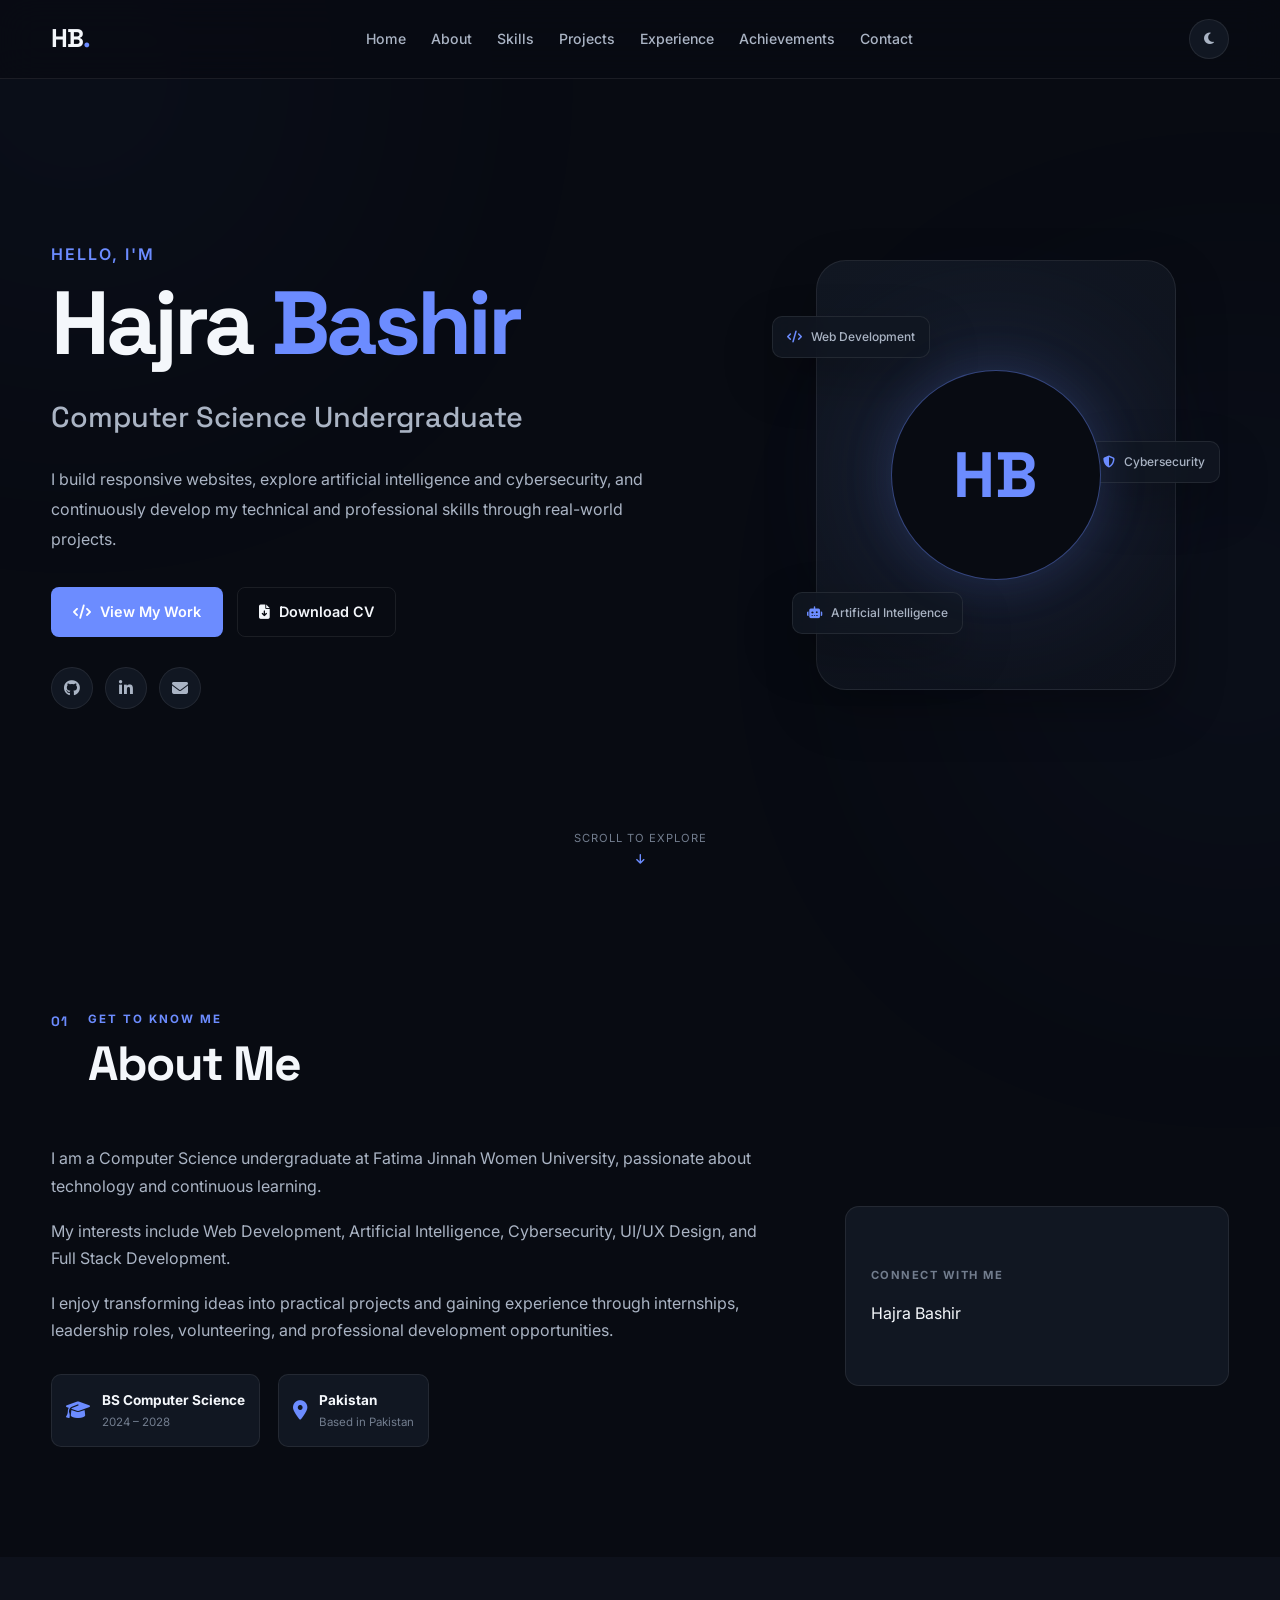
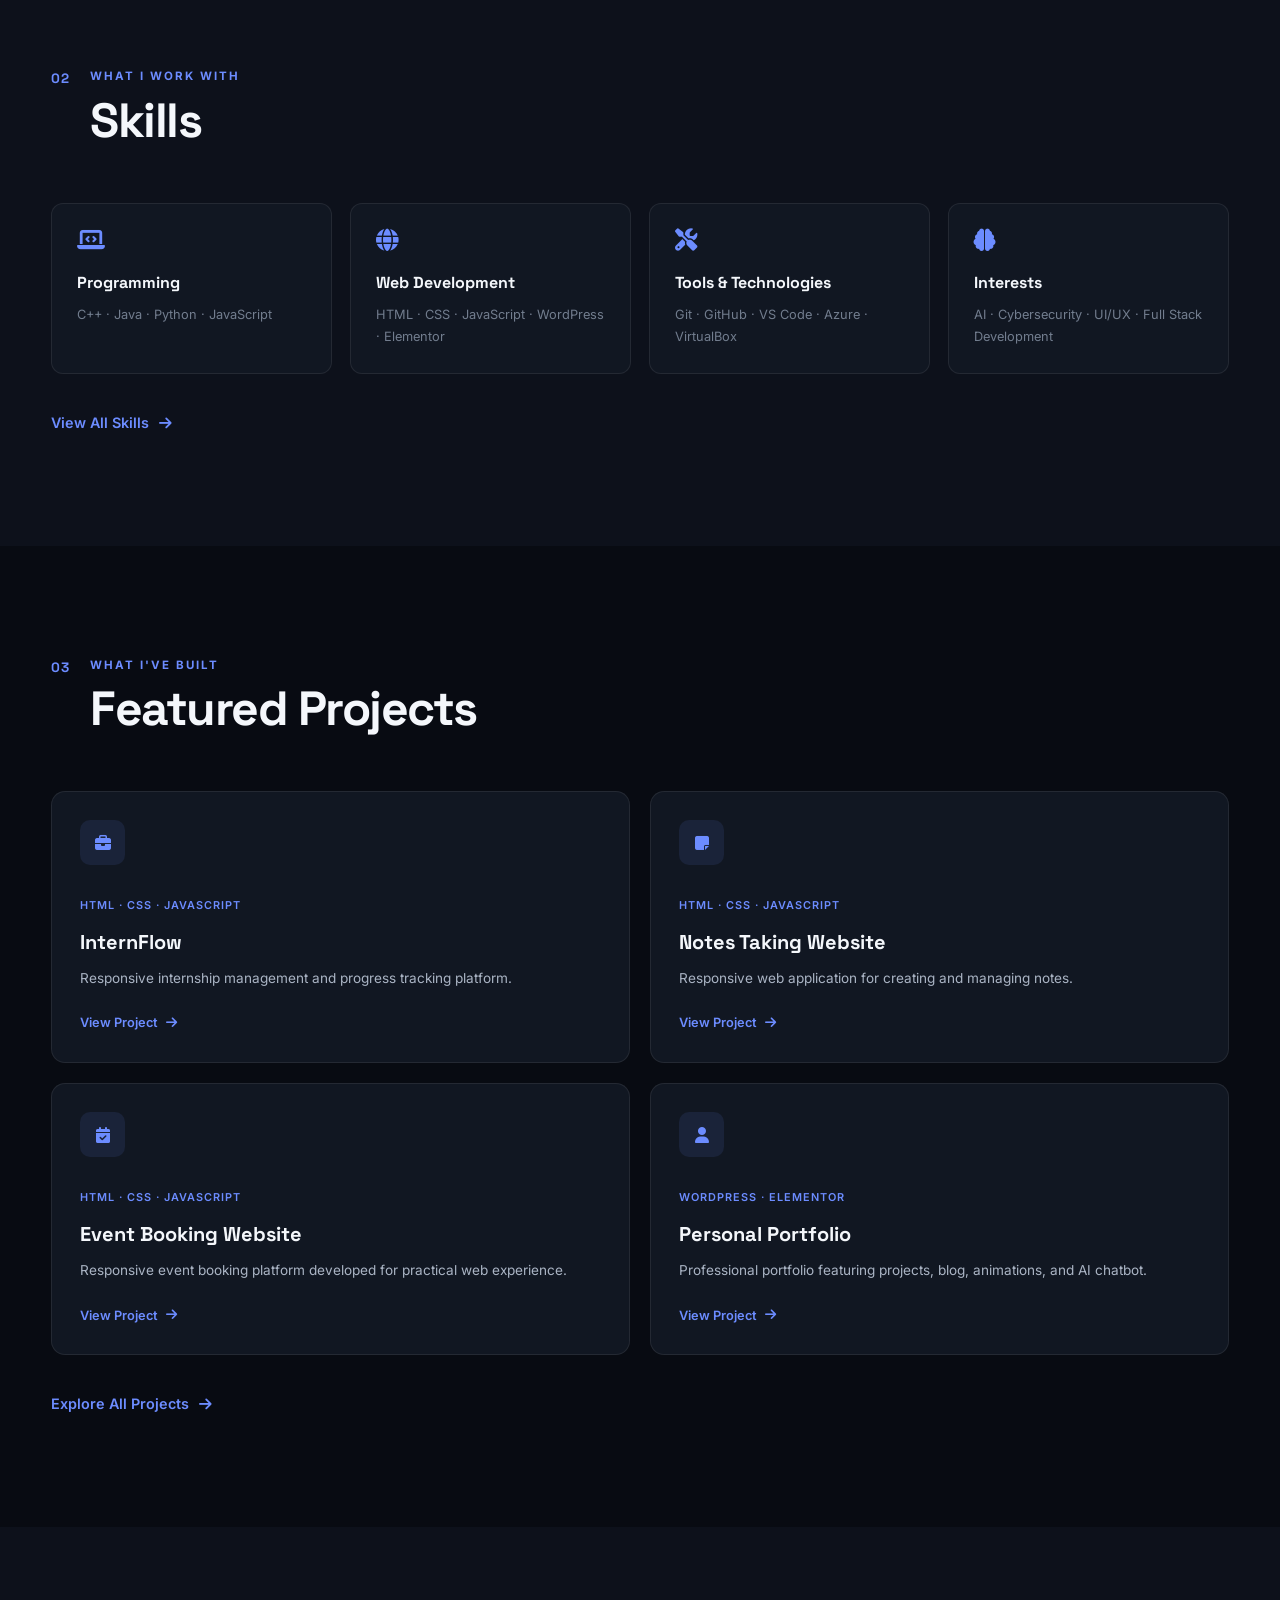
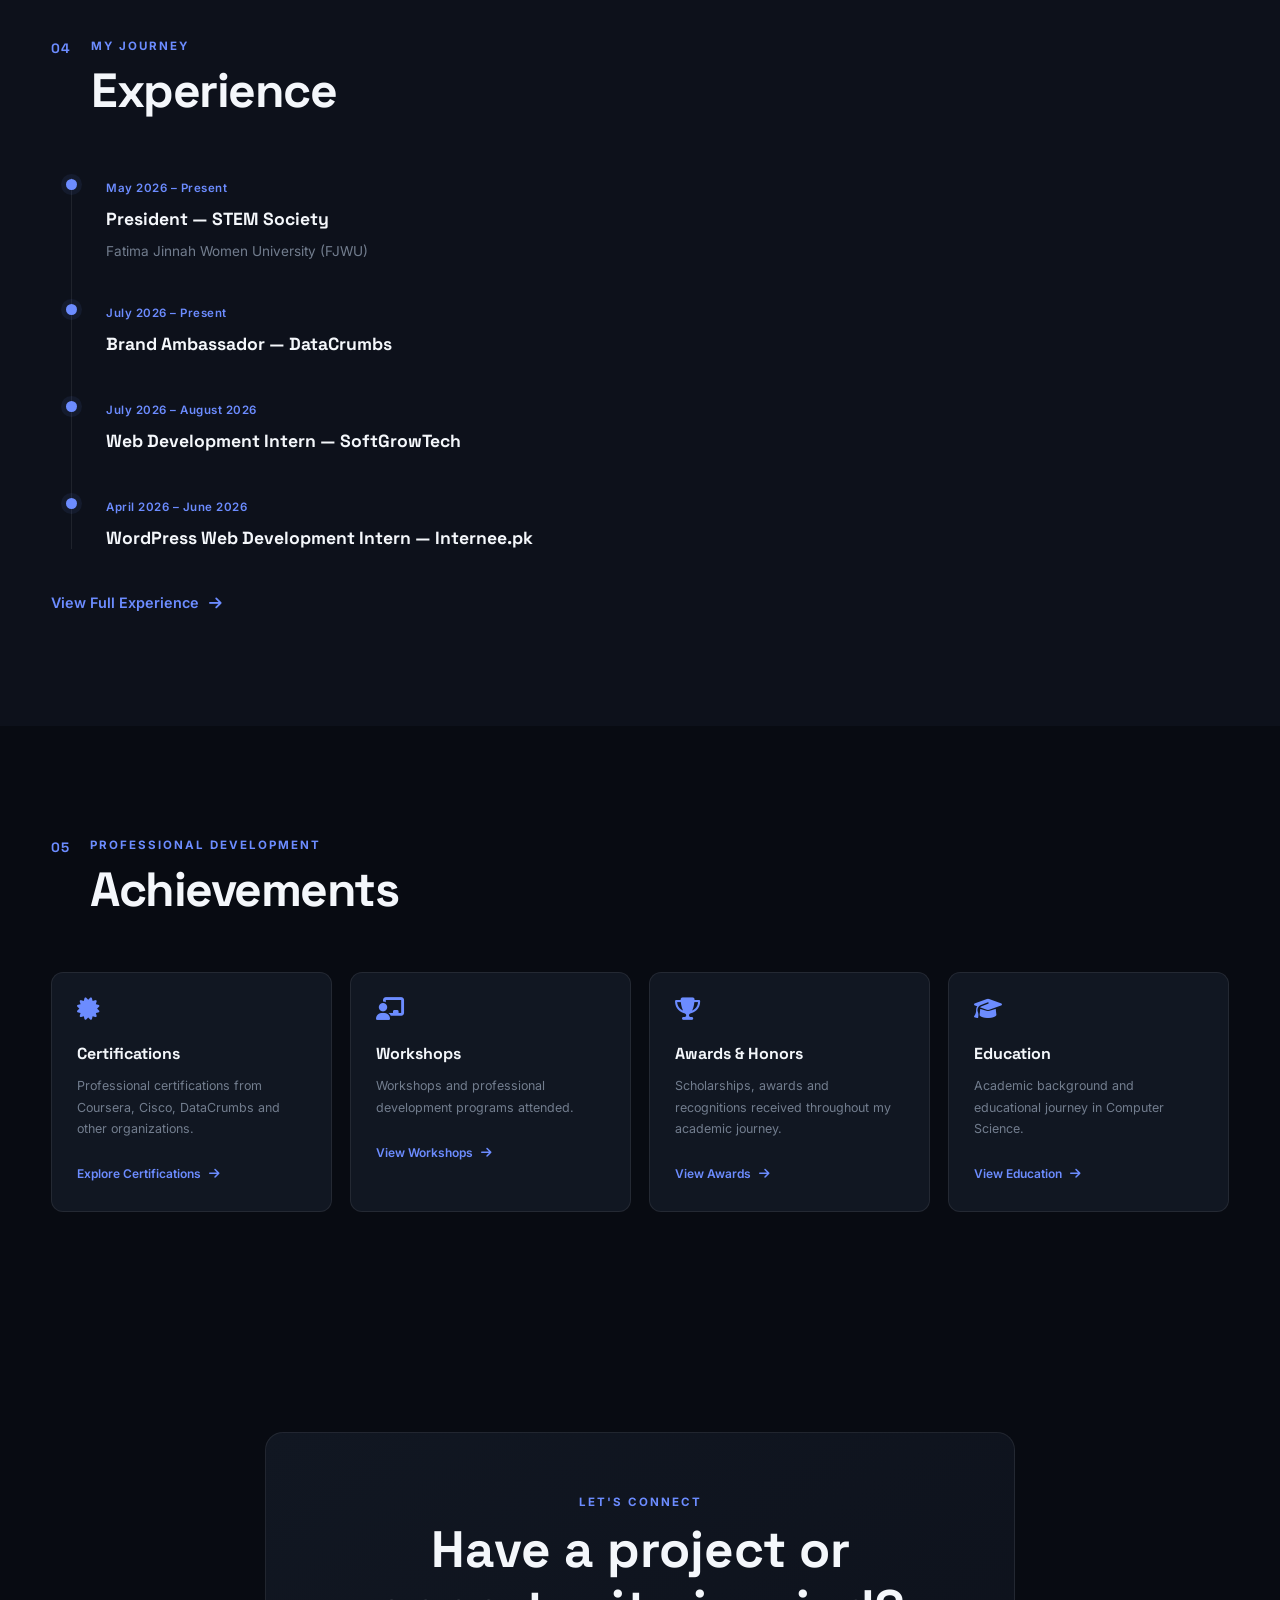
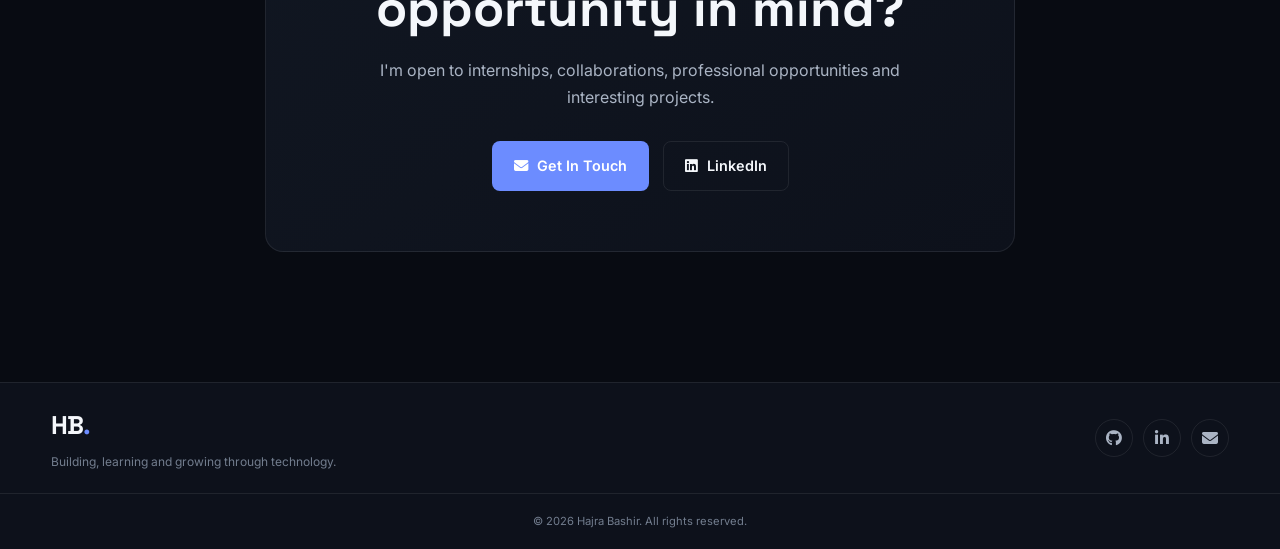
==== commit 636aa990: "Add files via upload" ====
--- a/index.html
+++ b/index.html
@@ -1,580 +1,1140 @@
 <!DOCTYPE html>
-<html lang="en">
+<html lang="en" data-theme="dark">
 
 <head>
     <meta charset="UTF-8">
     <meta name="viewport" content="width=device-width, initial-scale=1.0">
 
-    <title>Hajra Bashir - Portfolio</title>
-
+    <meta name="description"
+        content="Hajra Bashir - Computer Science Undergraduate, Web Development, Artificial Intelligence and Cybersecurity.">
+
+    <meta name="author" content="Hajra Bashir">
+
+    <title>Hajra Bashir | Portfolio</title>
+
+    <!-- Google Fonts -->
+    <link rel="preconnect" href="https://fonts.googleapis.com">
+    <link rel="preconnect" href="https://fonts.gstatic.com" crossorigin>
+
+    <link
+        href="https://fonts.googleapis.com/css2?family=Inter:wght@300;400;500;600;700;800&family=Space+Grotesk:wght@400;500;600;700&display=swap"
+        rel="stylesheet">
+
+    <!-- Font Awesome -->
+    <link
+        rel="stylesheet"
+        href="https://cdnjs.cloudflare.com/ajax/libs/font-awesome/6.5.2/css/all.min.css"
+    >
+
+    <!-- CSS -->
     <link rel="stylesheet" href="style.css">
 
-    <script src="https://platform.linkedin.com/badges/js/profile.js"
-        async defer type="text/javascript"></script>
+    <!-- LinkedIn Badge -->
+    <script
+        src="https://platform.linkedin.com/badges/js/profile.js"
+        async
+        defer
+        type="text/javascript">
+    </script>
 </head>
 
+
 <body>
 
-<header>
-    <div class="container">
-
-        <h1>Hajra Bashir</h1>
-
-        <p>
-            Computer Science Undergraduate |
-            Web Development | AI | Cybersecurity
-        </p>
-
-    </div>
-</header>
-
-
-<div class="container">
-
-    <!-- LinkedIn Badge -->
-
-    <div class="badge-base LI-profile-badge"
-        data-locale="en_US"
-        data-size="medium"
-        data-theme="light"
-        data-type="VERTICAL"
-        data-vanity="hajra-bashir"
-        data-version="v1">
-
-        <a class="badge-base__link LI-simple-link"
-            href="https://pk.linkedin.com/in/hajra-bashir?trk=profile-badge">
-            Hajra Bashir
-        </a>
-
-    </div>
-
-
-    <!-- About Me -->
-
-    <section>
-
-        <h2>📌 About Me</h2>
-
-        <p>
-            Computer Science undergraduate with hands-on experience in
-            WordPress development, web development, virtualization, and
-            programming using C++, Java, Python, HTML, CSS, and JavaScript.
-            Passionate about web development, artificial intelligence,
-            cybersecurity, and solving real-world problems through technology.
-            Currently seeking opportunities to expand technical skills,
-            gain practical experience, and contribute to meaningful projects.
-        </p>
-
-    </section>
-
-
-    <!-- Technical Skills -->
-
-    <section>
-
-        <h2>💻 Technical Skills</h2>
-
-        <div class="skills-list">
-
-            <span class="skill-tag">C/C++</span>
-            <span class="skill-tag">Java</span>
-            <span class="skill-tag">Python</span>
-            <span class="skill-tag">HTML</span>
-            <span class="skill-tag">CSS</span>
-            <span class="skill-tag">JavaScript</span>
-
-            <span class="skill-tag">WordPress</span>
-            <span class="skill-tag">Elementor</span>
-            <span class="skill-tag">Responsive Web Design</span>
-            <span class="skill-tag">Front-End Development</span>
-            <span class="skill-tag">Web Development</span>
-            <span class="skill-tag">GitHub</span>
-
-            <span class="skill-tag">VirtualBox</span>
-            <span class="skill-tag">Microsoft Azure</span>
-            <span class="skill-tag">MS Office</span>
-            <span class="skill-tag">Canva</span>
-            <span class="skill-tag">VS Code</span>
-            <span class="skill-tag">Dev-C++</span>
-            <span class="skill-tag">Emu8086</span>
-            <span class="skill-tag">Google reCAPTCHA</span>
-            <span class="skill-tag">Gemini API</span>
+    <!-- =========================
+         BACKGROUND EFFECTS
+    ========================== -->
+
+    <div class="background-glow glow-one"></div>
+    <div class="background-glow glow-two"></div>
+
+
+    <!-- =========================
+         NAVIGATION
+    ========================== -->
+
+    <header class="navbar">
+
+        <div class="nav-container">
+
+            <a href="index.html" class="logo">
+                HB<span>.</span>
+            </a>
+
+            <nav class="nav-links" id="navLinks">
+
+                <a href="index.html" class="active">
+                    Home
+                </a>
+
+                <a href="#about">
+                    About
+                </a>
+
+                <a href="pages/skills.html">
+                    Skills
+                </a>
+
+                <a href="pages/projects.html">
+                    Projects
+                </a>
+
+                <a href="pages/experience.html">
+                    Experience
+                </a>
+
+                <a href="pages/achievements.html">
+                    Achievements
+                </a>
+
+                <a href="#contact">
+                    Contact
+                </a>
+
+            </nav>
+
+
+            <div class="nav-actions">
+
+                <!-- Theme Toggle -->
+
+                <button
+                    class="theme-toggle"
+                    id="themeToggle"
+                    aria-label="Toggle dark and light mode">
+
+                    <i class="fa-solid fa-sun"></i>
+
+                </button>
+
+
+                <!-- Mobile Menu -->
+
+                <button
+                    class="menu-toggle"
+                    id="menuToggle"
+                    aria-label="Open navigation menu">
+
+                    <i class="fa-solid fa-bars"></i>
+
+                </button>
+
+            </div>
 
         </div>
 
-    </section>
-
-
-    <!-- Soft Skills -->
-
-    <section>
-
-        <h2>🤝 Soft Skills</h2>
-
-        <div class="pill-list">
-
-            <span class="pill-item">Leadership</span>
-            <span class="pill-item">Team Collaboration</span>
-            <span class="pill-item">Communication</span>
-            <span class="pill-item">Event Coordination</span>
-            <span class="pill-item">Problem Solving</span>
-            <span class="pill-item">Time Management</span>
-            <span class="pill-item">Professional Online Presence</span>
-            <span class="pill-item">Employability Skills</span>
-            <span class="pill-item">Financial Literacy</span>
-            <span class="pill-item">Workplace Safety & Compliance</span>
+    </header>
+
+
+
+    <!-- =========================
+         HERO SECTION
+    ========================== -->
+
+    <main>
+
+        <section class="hero" id="home">
+
+            <div class="hero-container">
+
+
+                <!-- Hero Text -->
+
+                <div class="hero-content">
+
+                    <p class="hero-intro">
+                        Hello, I'm
+                    </p>
+
+                    <h1>
+                        Hajra <span>Bashir</span>
+                    </h1>
+
+                    <h2 class="typing-text">
+                        Computer Science Undergraduate
+                    </h2>
+
+                    <p class="hero-description">
+                        I build responsive websites, explore artificial
+                        intelligence and cybersecurity, and continuously
+                        develop my technical and professional skills through
+                        real-world projects.
+                    </p>
+
+
+                    <!-- Hero Buttons -->
+
+                    <div class="hero-buttons">
+
+                        <a
+                            href="pages/projects.html"
+                            class="btn btn-primary">
+
+                            <i class="fa-solid fa-code"></i>
+                            View My Work
+
+                        </a>
+
+
+                        <a
+                            href="resume.pdf"
+                            class="btn btn-secondary"
+                            target="_blank">
+
+                            <i class="fa-solid fa-file-arrow-down"></i>
+                            Download CV
+
+                        </a>
+
+                    </div>
+
+
+                    <!-- Social Links -->
+
+                    <div class="social-links">
+
+                        <a
+                            href="https://github.com/hajra-code"
+                            target="_blank"
+                            aria-label="GitHub">
+
+                            <i class="fa-brands fa-github"></i>
+
+                        </a>
+
+
+                        <a
+                            href="https://www.linkedin.com/in/hajra-bashir/"
+                            target="_blank"
+                            aria-label="LinkedIn">
+
+                            <i class="fa-brands fa-linkedin-in"></i>
+
+                        </a>
+
+
+                        <a
+                            href="mailto:hajrabashir00@gmail.com"
+                            aria-label="Email">
+
+                            <i class="fa-solid fa-envelope"></i>
+
+                        </a>
+
+                    </div>
+
+                </div>
+
+
+
+                <!-- Hero Visual -->
+
+                <div class="hero-visual">
+
+                    <div class="profile-card">
+
+                        <div class="profile-glow"></div>
+
+                        <div class="profile-placeholder">
+
+                            <span>HB</span>
+
+                        </div>
+
+                        <div class="floating-card card-one">
+
+                            <i class="fa-solid fa-code"></i>
+
+                            <span>
+                                Web Development
+                            </span>
+
+                        </div>
+
+                        <div class="floating-card card-two">
+
+                            <i class="fa-solid fa-shield-halved"></i>
+
+                            <span>
+                                Cybersecurity
+                            </span>
+
+                        </div>
+
+                        <div class="floating-card card-three">
+
+                            <i class="fa-solid fa-robot"></i>
+
+                            <span>
+                                Artificial Intelligence
+                            </span>
+
+                        </div>
+
+                    </div>
+
+                </div>
+
+            </div>
+
+
+            <!-- Scroll Indicator -->
+
+            <a href="#about" class="scroll-indicator">
+
+                <span>
+                    Scroll to explore
+                </span>
+
+                <i class="fa-solid fa-arrow-down"></i>
+
+            </a>
+
+        </section>
+
+
+
+        <!-- =========================
+             ABOUT SECTION
+        ========================== -->
+
+        <section class="section about-section" id="about">
+
+            <div class="section-container">
+
+                <div class="section-heading">
+
+                    <span class="section-number">
+                        01
+                    </span>
+
+                    <div>
+
+                        <p class="section-label">
+                            GET TO KNOW ME
+                        </p>
+
+                        <h2>
+                            About Me
+                        </h2>
+
+                    </div>
+
+                </div>
+
+
+                <div class="about-grid">
+
+                    <div class="about-text">
+
+                        <p>
+                            I am a Computer Science undergraduate at
+                            Fatima Jinnah Women University, passionate about
+                            technology and continuous learning.
+                        </p>
+
+                        <p>
+                            My interests include Web Development,
+                            Artificial Intelligence, Cybersecurity,
+                            UI/UX Design, and Full Stack Development.
+                        </p>
+
+                        <p>
+                            I enjoy transforming ideas into practical
+                            projects and gaining experience through
+                            internships, leadership roles, volunteering,
+                            and professional development opportunities.
+                        </p>
+
+
+                        <div class="about-highlights">
+
+                            <div class="highlight">
+
+                                <i class="fa-solid fa-graduation-cap"></i>
+
+                                <div>
+
+                                    <strong>
+                                        BS Computer Science
+                                    </strong>
+
+                                    <span>
+                                        2024 – 2028
+                                    </span>
+
+                                </div>
+
+                            </div>
+
+
+                            <div class="highlight">
+
+                                <i class="fa-solid fa-location-dot"></i>
+
+                                <div>
+
+                                    <strong>
+                                        Pakistan
+                                    </strong>
+
+                                    <span>
+                                        Based in Pakistan
+                                    </span>
+
+                                </div>
+
+                            </div>
+
+                        </div>
+
+                    </div>
+
+
+                    <!-- LinkedIn -->
+
+                    <div class="linkedin-container">
+
+                        <p class="linkedin-title">
+                            CONNECT WITH ME
+                        </p>
+
+                        <div
+                            class="badge-base LI-profile-badge"
+                            data-locale="en_US"
+                            data-size="medium"
+                            data-theme="dark"
+                            data-type="HORIZONTAL"
+                            data-vanity="hajra-bashir"
+                            data-version="v1">
+
+                            <a
+                                class="badge-base__link LI-simple-link"
+                                href="https://www.linkedin.com/in/hajra-bashir/">
+
+                                Hajra Bashir
+
+                            </a>
+
+                        </div>
+
+                    </div>
+
+                </div>
+
+            </div>
+
+        </section>
+
+
+
+        <!-- =========================
+             FEATURED SKILLS
+        ========================== -->
+
+        <section class="section skills-preview">
+
+            <div class="section-container">
+
+                <div class="section-heading">
+
+                    <span class="section-number">
+                        02
+                    </span>
+
+                    <div>
+
+                        <p class="section-label">
+                            WHAT I WORK WITH
+                        </p>
+
+                        <h2>
+                            Skills
+                        </h2>
+
+                    </div>
+
+                </div>
+
+
+                <div class="skills-preview-grid">
+
+                    <div class="skill-preview-card">
+
+                        <i class="fa-solid fa-laptop-code"></i>
+
+                        <h3>
+                            Programming
+                        </h3>
+
+                        <p>
+                            C++ · Java · Python · JavaScript
+                        </p>
+
+                    </div>
+
+
+                    <div class="skill-preview-card">
+
+                        <i class="fa-solid fa-globe"></i>
+
+                        <h3>
+                            Web Development
+                        </h3>
+
+                        <p>
+                            HTML · CSS · JavaScript · WordPress · Elementor
+                        </p>
+
+                    </div>
+
+
+                    <div class="skill-preview-card">
+
+                        <i class="fa-solid fa-screwdriver-wrench"></i>
+
+                        <h3>
+                            Tools & Technologies
+                        </h3>
+
+                        <p>
+                            Git · GitHub · VS Code · Azure · VirtualBox
+                        </p>
+
+                    </div>
+
+
+                    <div class="skill-preview-card">
+
+                        <i class="fa-solid fa-brain"></i>
+
+                        <h3>
+                            Interests
+                        </h3>
+
+                        <p>
+                            AI · Cybersecurity · UI/UX · Full Stack Development
+                        </p>
+
+                    </div>
+
+                </div>
+
+
+                <div class="section-button">
+
+                    <a
+                        href="pages/skills.html"
+                        class="text-link">
+
+                        View All Skills
+                        <i class="fa-solid fa-arrow-right"></i>
+
+                    </a>
+
+                </div>
+
+            </div>
+
+        </section>
+
+
+
+        <!-- =========================
+             FEATURED PROJECTS
+        ========================== -->
+
+        <section class="section projects-preview">
+
+            <div class="section-container">
+
+                <div class="section-heading">
+
+                    <span class="section-number">
+                        03
+                    </span>
+
+                    <div>
+
+                        <p class="section-label">
+                            WHAT I'VE BUILT
+                        </p>
+
+                        <h2>
+                            Featured Projects
+                        </h2>
+
+                    </div>
+
+                </div>
+
+
+                <div class="project-preview-grid">
+
+
+                    <article class="project-card">
+
+                        <div class="project-icon">
+                            <i class="fa-solid fa-briefcase"></i>
+                        </div>
+
+                        <div class="project-content">
+
+                            <span class="project-category">
+                                HTML · CSS · JavaScript
+                            </span>
+
+                            <h3>
+                                InternFlow
+                            </h3>
+
+                            <p>
+                                Responsive internship management and
+                                progress tracking platform.
+                            </p>
+
+                        </div>
+
+                        <a
+                            href="pages/projects.html"
+                            class="project-link">
+
+                            View Project
+                            <i class="fa-solid fa-arrow-right"></i>
+
+                        </a>
+
+                    </article>
+
+
+
+                    <article class="project-card">
+
+                        <div class="project-icon">
+                            <i class="fa-solid fa-note-sticky"></i>
+                        </div>
+
+                        <div class="project-content">
+
+                            <span class="project-category">
+                                HTML · CSS · JavaScript
+                            </span>
+
+                            <h3>
+                                Notes Taking Website
+                            </h3>
+
+                            <p>
+                                Responsive web application for creating
+                                and managing notes.
+                            </p>
+
+                        </div>
+
+                        <a
+                            href="pages/projects.html"
+                            class="project-link">
+
+                            View Project
+                            <i class="fa-solid fa-arrow-right"></i>
+
+                        </a>
+
+                    </article>
+
+
+
+                    <article class="project-card">
+
+                        <div class="project-icon">
+                            <i class="fa-solid fa-calendar-check"></i>
+                        </div>
+
+                        <div class="project-content">
+
+                            <span class="project-category">
+                                HTML · CSS · JavaScript
+                            </span>
+
+                            <h3>
+                                Event Booking Website
+                            </h3>
+
+                            <p>
+                                Responsive event booking platform
+                                developed for practical web experience.
+                            </p>
+
+                        </div>
+
+                        <a
+                            href="pages/projects.html"
+                            class="project-link">
+
+                            View Project
+                            <i class="fa-solid fa-arrow-right"></i>
+
+                        </a>
+
+                    </article>
+
+
+
+                    <article class="project-card">
+
+                        <div class="project-icon">
+                            <i class="fa-solid fa-user"></i>
+                        </div>
+
+                        <div class="project-content">
+
+                            <span class="project-category">
+                                WordPress · Elementor
+                            </span>
+
+                            <h3>
+                                Personal Portfolio
+                            </h3>
+
+                            <p>
+                                Professional portfolio featuring projects,
+                                blog, animations, and AI chatbot.
+                            </p>
+
+                        </div>
+
+                        <a
+                            href="pages/projects.html"
+                            class="project-link">
+
+                            View Project
+                            <i class="fa-solid fa-arrow-right"></i>
+
+                        </a>
+
+                    </article>
+
+                </div>
+
+
+                <div class="section-button">
+
+                    <a
+                        href="pages/projects.html"
+                        class="text-link">
+
+                        Explore All Projects
+                        <i class="fa-solid fa-arrow-right"></i>
+
+                    </a>
+
+                </div>
+
+            </div>
+
+        </section>
+
+
+
+        <!-- =========================
+             EXPERIENCE PREVIEW
+        ========================== -->
+
+        <section class="section experience-preview">
+
+            <div class="section-container">
+
+                <div class="section-heading">
+
+                    <span class="section-number">
+                        04
+                    </span>
+
+                    <div>
+
+                        <p class="section-label">
+                            MY JOURNEY
+                        </p>
+
+                        <h2>
+                            Experience
+                        </h2>
+
+                    </div>
+
+                </div>
+
+
+                <div class="timeline-preview">
+
+
+                    <div class="timeline-item">
+
+                        <div class="timeline-dot"></div>
+
+                        <div class="timeline-content">
+
+                            <span class="timeline-date">
+                                May 2026 – Present
+                            </span>
+
+                            <h3>
+                                President — STEM Society
+                            </h3>
+
+                            <p>
+                                Fatima Jinnah Women University (FJWU)
+                            </p>
+
+                        </div>
+
+                    </div>
+
+
+                    <div class="timeline-item">
+
+                        <div class="timeline-dot"></div>
+
+                        <div class="timeline-content">
+
+                            <span class="timeline-date">
+                                July 2026 – Present
+                            </span>
+
+                            <h3>
+                                Brand Ambassador — DataCrumbs
+                            </h3>
+
+                        </div>
+
+                    </div>
+
+
+                    <div class="timeline-item">
+
+                        <div class="timeline-dot"></div>
+
+                        <div class="timeline-content">
+
+                            <span class="timeline-date">
+                                July 2026 – August 2026
+                            </span>
+
+                            <h3>
+                                Web Development Intern — SoftGrowTech
+                            </h3>
+
+                        </div>
+
+                    </div>
+
+
+                    <div class="timeline-item">
+
+                        <div class="timeline-dot"></div>
+
+                        <div class="timeline-content">
+
+                            <span class="timeline-date">
+                                April 2026 – June 2026
+                            </span>
+
+                            <h3>
+                                WordPress Web Development Intern — Internee.pk
+                            </h3>
+
+                        </div>
+
+                    </div>
+
+                </div>
+
+
+                <div class="section-button">
+
+                    <a
+                        href="pages/experience.html"
+                        class="text-link">
+
+                        View Full Experience
+                        <i class="fa-solid fa-arrow-right"></i>
+
+                    </a>
+
+                </div>
+
+            </div>
+
+        </section>
+
+
+
+        <!-- =========================
+             ACHIEVEMENTS PREVIEW
+        ========================== -->
+
+        <section class="section achievements-preview">
+
+            <div class="section-container">
+
+                <div class="section-heading">
+
+                    <span class="section-number">
+                        05
+                    </span>
+
+                    <div>
+
+                        <p class="section-label">
+                            PROFESSIONAL DEVELOPMENT
+                        </p>
+
+                        <h2>
+                            Achievements
+                        </h2>
+
+                    </div>
+
+                </div>
+
+
+                <div class="achievement-grid">
+
+                    <div class="achievement-card">
+
+                        <i class="fa-solid fa-certificate"></i>
+
+                        <h3>
+                            Certifications
+                        </h3>
+
+                        <p>
+                            Professional certifications from Coursera,
+                            Cisco, DataCrumbs and other organizations.
+                        </p>
+
+                        <a href="pages/certifications.html">
+                            Explore Certifications
+                            <i class="fa-solid fa-arrow-right"></i>
+                        </a>
+
+                    </div>
+
+
+                    <div class="achievement-card">
+
+                        <i class="fa-solid fa-chalkboard-user"></i>
+
+                        <h3>
+                            Workshops
+                        </h3>
+
+                        <p>
+                            Workshops and professional development
+                            programs attended.
+                        </p>
+
+                        <a href="pages/workshops.html">
+                            View Workshops
+                            <i class="fa-solid fa-arrow-right"></i>
+                        </a>
+
+                    </div>
+
+
+                    <div class="achievement-card">
+
+                        <i class="fa-solid fa-trophy"></i>
+
+                        <h3>
+                            Awards & Honors
+                        </h3>
+
+                        <p>
+                            Scholarships, awards and recognitions received
+                            throughout my academic journey.
+                        </p>
+
+                        <a href="pages/awards.html">
+                            View Awards
+                            <i class="fa-solid fa-arrow-right"></i>
+                        </a>
+
+                    </div>
+
+
+                    <div class="achievement-card">
+
+                        <i class="fa-solid fa-graduation-cap"></i>
+
+                        <h3>
+                            Education
+                        </h3>
+
+                        <p>
+                            Academic background and educational journey
+                            in Computer Science.
+                        </p>
+
+                        <a href="pages/education.html">
+                            View Education
+                            <i class="fa-solid fa-arrow-right"></i>
+                        </a>
+
+                    </div>
+
+                </div>
+
+            </div>
+
+        </section>
+
+
+
+        <!-- =========================
+             CONTACT
+        ========================== -->
+
+        <section class="section contact-section" id="contact">
+
+            <div class="section-container">
+
+                <div class="contact-content">
+
+                    <p class="section-label">
+                        LET'S CONNECT
+                    </p>
+
+                    <h2>
+                        Have a project or opportunity in mind?
+                    </h2>
+
+                    <p>
+                        I'm open to internships, collaborations,
+                        professional opportunities and interesting
+                        projects.
+                    </p>
+
+
+                    <div class="contact-buttons">
+
+                        <a
+                            href="mailto:hajrabashir00@gmail.com"
+                            class="btn btn-primary">
+
+                            <i class="fa-solid fa-envelope"></i>
+                            Get In Touch
+
+                        </a>
+
+
+                        <a
+                            href="https://www.linkedin.com/in/hajra-bashir/"
+                            target="_blank"
+                            class="btn btn-secondary">
+
+                            <i class="fa-brands fa-linkedin"></i>
+                            LinkedIn
+
+                        </a>
+
+                    </div>
+
+                </div>
+
+            </div>
+
+        </section>
+
+    </main>
+
+
+
+    <!-- =========================
+         FOOTER
+    ========================== -->
+
+    <footer>
+
+        <div class="footer-container">
+
+            <div class="footer-brand">
+
+                <a href="index.html" class="logo">
+                    HB<span>.</span>
+                </a>
+
+                <p>
+                    Building, learning and growing through technology.
+                </p>
+
+            </div>
+
+
+            <div class="footer-socials">
+
+                <a
+                    href="https://github.com/hajra-code"
+                    target="_blank"
+                    aria-label="GitHub">
+
+                    <i class="fa-brands fa-github"></i>
+
+                </a>
+
+                <a
+                    href="https://www.linkedin.com/in/hajra-bashir/"
+                    target="_blank"
+                    aria-label="LinkedIn">
+
+                    <i class="fa-brands fa-linkedin-in"></i>
+
+                </a>
+
+                <a
+                    href="mailto:hajrabashir00@gmail.com"
+                    aria-label="Email">
+
+                    <i class="fa-solid fa-envelope"></i>
+
+                </a>
+
+            </div>
 
         </div>
 
-    </section>
-
-
-    <!-- Projects -->
-
-    <section>
-
-        <h2>📁 Projects</h2>
-
-
-        <div class="project">
-
-            <h3>🔹 InternFlow</h3>
+
+        <div class="footer-bottom">
 
             <p>
-                Responsive internship management and progress tracking
-                platform built with HTML, CSS, and JavaScript.
+                &copy; <span id="currentYear">2026</span>
+                Hajra Bashir. All rights reserved.
             </p>
 
         </div>
 
-
-        <div class="project">
-
-            <h3>🔹 Notes Taking Website</h3>
-
-            <p>
-                Responsive notes-taking website developed using HTML,
-                CSS, and JavaScript.
-            </p>
-
-        </div>
-
-
-        <div class="project">
-
-            <h3>🔹 Event Booking Website</h3>
-
-            <p>
-                Responsive event booking website developed using HTML,
-                CSS, and JavaScript.
-            </p>
-
-        </div>
-
-
-        <div class="project">
-
-            <h3>🔹 Personal Portfolio Website</h3>
-
-            <p>
-                Personal portfolio built with WordPress + Elementor,
-                featuring projects, blog, dark/light mode, animations,
-                and an AI chatbot.
-            </p>
-
-        </div>
-
-
-        <p>
-            <strong>More projects:</strong>
-            <a href="https://github.com/hajra-code?tab=repositories"
-                target="_blank">
-                github.com/hajra-code
-            </a>
-        </p>
-
-    </section>
-
-
-    <!-- Experience -->
-
-    <section>
-
-        <h2>💼 Experience</h2>
-
-
-        <div class="item">
-
-            <h3>Brand Ambassador</h3>
-
-            <p class="role">DataCrumbs</p>
-
-            <div class="date">
-                July 2026 - Present
-            </div>
-
-        </div>
-
-
-        <div class="item">
-
-            <h3>Web Development Intern</h3>
-
-            <p class="role">SoftGrowTech</p>
-
-            <div class="date">
-                July 2026 - August 2026
-            </div>
-
-        </div>
-
-
-        <div class="item">
-
-            <h3>President</h3>
-
-            <p class="role">
-                STEM Society, Fatima Jinnah Women University (FJWU)
-            </p>
-
-            <div class="date">
-                May 2026 - Present
-            </div>
-
-        </div>
-
-
-        <div class="item">
-
-            <h3>WordPress Web Development Intern</h3>
-
-            <p class="role">Internee.pk · Remote</p>
-
-            <div class="date">
-                April 2026 - June 2026
-            </div>
-
-        </div>
-
-
-        <div class="item">
-
-            <h3>Chapter Head (FJWU Chapter)</h3>
-
-            <p class="role">
-                Sam Life Savers · Rawalpindi
-            </p>
-
-            <div class="date">
-                February 2026 - Present
-            </div>
-
-        </div>
-
-
-        <div class="item">
-
-            <h3>Social Media Marketing Intern</h3>
-
-            <p class="role">
-                International MUN · Remote
-            </p>
-
-            <div class="date">
-                February 2026 - March 2026
-            </div>
-
-        </div>
-
-
-        <div class="item">
-
-            <h3>Community Volunteer</h3>
-
-            <p class="role">
-                Step Ahead Welfare Society · Rawalpindi
-            </p>
-
-            <div class="date">
-                December 2025 - January 2026
-            </div>
-
-        </div>
-
-    </section>
-
-
-    <!-- Education -->
-
-    <section>
-
-        <h2>🎓 Education</h2>
-
-
-        <div class="item">
-
-            <h3>Fatima Jinnah Women University</h3>
-
-            <div class="date">
-                2024 - 2028
-            </div>
-
-            <p>
-                Bachelor of Science in Computer Science
-            </p>
-
-        </div>
-
-
-        <div class="item">
-
-            <h3>Garrison Academy Kharian</h3>
-
-            <div class="date">
-                2022 - 2024
-            </div>
-
-            <p>
-                Intermediate in Computer Science
-            </p>
-
-        </div>
-
-
-        <div class="item">
-
-            <h3>Garrison Academy Kharian</h3>
-
-            <div class="date">
-                2020 - 2022
-            </div>
-
-            <p>
-                Matriculation (Computer Science)
-            </p>
-
-        </div>
-
-    </section>
-
-
-    <!-- Certifications -->
-
-    <section>
-
-        <h2>📜 Certifications</h2>
-
-        <div class="certs-list">
-
-            <span class="cert-item">
-                Google Prompting Essentials Specialization - Google / Coursera
-            </span>
-
-            <span class="cert-item">
-                AI for Everyone - DeepLearning.AI / Coursera
-            </span>
-
-            <span class="cert-item">
-                Introduction to Cybersecurity - Cisco Networking Academy
-            </span>
-
-            <span class="cert-item">
-                Build Products & Launch Startups with AI - DataCrumbs
-            </span>
-
-            <span class="cert-item">
-                Web Development - Women Fortune Tech
-            </span>
-
-            <span class="cert-item">
-                AI for Everyone - Women Fortune Tech
-            </span>
-
-            <span class="cert-item">
-                Advanced Links & Lists - Women Fortune Tech
-            </span>
-
-            <span class="cert-item">
-                HTML Essentials - Women Fortune Tech
-            </span>
-
-            <span class="cert-item">
-                Mastering Git & GitHub - Women Fortune Tech
-            </span>
-
-            <span class="cert-item">
-                SEO Content Writing - NextGen Digital University
-            </span>
-
-        </div>
-
-    </section>
-    <!-- Workshops -->
-
-    <section>
-
-        <h2>🎯 Workshops</h2>
-
-        <div class="certs-list">
-
-            <span class="cert-item">
-                Developing Employability Skills & Building Professional Online Presence - DataCrumbs
-            </span>
-
-            <span class="cert-item">
-                From Classroom to Career - Youth Academic Council
-            </span>
-
-            <span class="cert-item">
-                Financial Literacy for Youth - VitaGen Youth Development
-            </span>
-
-            <span class="cert-item">
-                Workplace Safety and Compliance - VitaGen Youth Development
-            </span>
-
-            <span class="cert-item">
-                From Hashtags to Humanity - Manzar-e-Aam Trust
-            </span>
-
-            <span class="cert-item">
-                Women's Rights in Islam & Pakistan - Manzar-e-Aam Trust
-            </span>
-
-        </div>
-
-    </section>
-
-
-    <!-- Awards & Honors -->
-
-    <section>
-
-        <h2>🏆 Awards & Honors</h2>
-
-        <ul class="awards-list">
-
-            <li>Honhaar Scholarship Award (2024)</li>
-
-            <li>CM Laptop Award (2025)</li>
-
-            <li>Manzar-e-Aam Trust Volunteer Award (2026)</li>
-
-            <li>Sam Life Savers Volunteer Award (2026)</li>
-
-        </ul>
-
-    </section>
-
-
-    <!-- Languages -->
-
-    <section>
-
-        <h2>🌐 Languages</h2>
-
-        <div class="pill-list">
-
-            <span class="pill-item">English</span>
-
-            <span class="pill-item">Urdu</span>
-
-        </div>
-
-    </section>
-
-
-    <!-- Areas of Interest -->
-
-    <section>
-
-        <h2>✨ Areas of Interest</h2>
-
-        <div class="pill-list">
-
-            <span class="pill-item">Web Development</span>
-
-            <span class="pill-item">Full Stack Development</span>
-
-            <span class="pill-item">Artificial Intelligence</span>
-
-            <span class="pill-item">Cybersecurity</span>
-
-            <span class="pill-item">UI/UX Design</span>
-
-            <span class="pill-item">Git & GitHub</span>
-
-        </div>
-
-    </section>
-
-
-    <!-- Contact -->
-
-    <section>
-
-        <h2>📞 Contact Me</h2>
-
-        <div class="contact-info">
-
-            <span>
-                📱 +92 335 9991170
-            </span>
-
-            <span>
-                ✉️
-                <a href="mailto:hajrabashir00@gmail.com">
-                    hajrabashir00@gmail.com
-                </a>
-            </span>
-
-            <span>
-                📍 G-18, Gammon, Kharian Cantt
-            </span>
-
-            <span>
-                🔗
-                <a href="https://www.linkedin.com/in/hajra-bashir"
-                   target="_blank">
-                    LinkedIn
-                </a>
-            </span>
-
-            <span>
-                💻
-                <a href="https://github.com/hajra-code"
-                   target="_blank">
-                    GitHub
-                </a>
-            </span>
-
-            <span>
-                🌐
-                <a href="https://hajra-code.github.io"
-                   target="_blank">
-                    Portfolio
-                </a>
-            </span>
-
-        </div>
-
-    </section>
-
-</div>
-
-
-<!-- Footer -->
-
-<footer>
-
-    <p>
-        &copy; 2026 Hajra Bashir. All rights reserved.
-    </p>
-
-</footer>
-
-
-<script src="script.js"></script>
+    </footer>
+
+
+
+    <!-- =========================
+         BACK TO TOP
+    ========================== -->
+
+    <button
+        id="backToTop"
+        class="back-to-top"
+        aria-label="Back to top">
+
+        <i class="fa-solid fa-arrow-up"></i>
+
+    </button>
+
+
+
+    <!-- JavaScript -->
+
+    <script src="script.js"></script>
 
 </body>
 
--- a/style.css
+++ b/style.css
@@ -1,6 +1,69 @@
-/* ================================
-   Hajra Bashir - Portfolio CSS
-   ================================ */
+/* ==========================================
+   Hajra Bashir — Professional Portfolio
+   Main Stylesheet
+   ========================================== */
+
+
+/* ==========================================
+   ROOT VARIABLES
+   ========================================== */
+
+:root {
+
+    --bg-primary: #080b12;
+    --bg-secondary: #0d111b;
+    --bg-card: #111722;
+    --bg-card-hover: #151d2b;
+
+    --text-primary: #f4f7fb;
+    --text-secondary: #aab4c4;
+    --text-muted: #727d8e;
+
+    --accent: #6c8cff;
+    --accent-light: #8da5ff;
+    --accent-dark: #4f6fe8;
+
+    --border: rgba(255, 255, 255, 0.08);
+    --border-hover: rgba(108, 140, 255, 0.45);
+
+    --shadow: 0 20px 50px rgba(0, 0, 0, 0.25);
+
+    --font-main: "Inter", sans-serif;
+    --font-heading: "Space Grotesk", sans-serif;
+
+    --transition: 0.3s ease;
+}
+
+
+/* ==========================================
+   LIGHT THEME
+   ========================================== */
+
+[data-theme="light"] {
+
+    --bg-primary: #f5f7fb;
+    --bg-secondary: #ffffff;
+    --bg-card: #ffffff;
+    --bg-card-hover: #f8faff;
+
+    --text-primary: #101522;
+    --text-secondary: #526071;
+    --text-muted: #778397;
+
+    --accent: #526fe5;
+    --accent-light: #6c84ee;
+    --accent-dark: #4059c8;
+
+    --border: rgba(16, 21, 34, 0.09);
+    --border-hover: rgba(82, 111, 229, 0.35);
+
+    --shadow: 0 20px 50px rgba(33, 46, 75, 0.1);
+}
+
+
+/* ==========================================
+   RESET
+   ========================================== */
 
 * {
     margin: 0;
@@ -13,470 +76,1532 @@
 }
 
 body {
-    font-family: "Segoe UI", Tahoma, Geneva, Verdana, sans-serif;
-    line-height: 1.6;
-    color: #333;
-    background: #f4f7fb;
-}
-
+    font-family: var(--font-main);
+    background: var(--bg-primary);
+    color: var(--text-primary);
+    line-height: 1.7;
+    overflow-x: hidden;
+
+    transition:
+        background var(--transition),
+        color var(--transition);
+}
+
+body,
+button,
 a {
-    color: #3498db;
+    transition:
+        background var(--transition),
+        color var(--transition),
+        border-color var(--transition),
+        transform var(--transition);
+}
+
+a {
+    color: inherit;
     text-decoration: none;
-    transition: 0.3s ease;
-}
-
-a:hover {
-    color: #217dbb;
-}
-
-.container {
-    max-width: 1100px;
-    margin: auto;
-    padding: 0 20px;
-}
-
-
-/* ================================
-   HEADER
-   ================================ */
-
-header {
-    background: linear-gradient(135deg, #1f3c5b, #2c3e50);
-    color: white;
-    padding: 65px 0;
+}
+
+button {
+    font-family: inherit;
+}
+
+img {
+    max-width: 100%;
+    display: block;
+}
+
+
+/* ==========================================
+   SELECTION
+   ========================================== */
+
+::selection {
+    background: var(--accent);
+    color: #ffffff;
+}
+
+
+/* ==========================================
+   SCROLLBAR
+   ========================================== */
+
+::-webkit-scrollbar {
+    width: 8px;
+}
+
+::-webkit-scrollbar-track {
+    background: var(--bg-primary);
+}
+
+::-webkit-scrollbar-thumb {
+    background: var(--accent);
+    border-radius: 20px;
+}
+
+::-webkit-scrollbar-thumb:hover {
+    background: var(--accent-light);
+}
+
+
+/* ==========================================
+   BACKGROUND GLOW
+   ========================================== */
+
+.background-glow {
+    position: fixed;
+    width: 450px;
+    height: 450px;
+
+    border-radius: 50%;
+
+    background: var(--accent);
+
+    filter: blur(180px);
+
+    opacity: 0.07;
+
+    pointer-events: none;
+
+    z-index: -1;
+}
+
+.glow-one {
+    top: -150px;
+    left: -150px;
+}
+
+.glow-two {
+    right: -180px;
+    bottom: 5%;
+}
+
+
+/* ==========================================
+   CONTAINERS
+   ========================================== */
+
+.nav-container,
+.hero-container,
+.section-container,
+.footer-container {
+    width: min(1180px, 92%);
+    margin: 0 auto;
+}
+
+
+/* ==========================================
+   NAVIGATION
+   ========================================== */
+
+.navbar {
+    position: fixed;
+    top: 0;
+    left: 0;
+
+    width: 100%;
+
+    z-index: 1000;
+
+    background: rgba(8, 11, 18, 0.78);
+
+    border-bottom: 1px solid var(--border);
+
+    backdrop-filter: blur(18px);
+    -webkit-backdrop-filter: blur(18px);
+}
+
+[data-theme="light"] .navbar {
+    background: rgba(245, 247, 251, 0.82);
+}
+
+.nav-container {
+    min-height: 78px;
+
+    display: flex;
+    align-items: center;
+    justify-content: space-between;
+
+    gap: 30px;
+}
+
+
+/* Logo */
+
+.logo {
+    font-family: var(--font-heading);
+
+    font-size: 1.6rem;
+    font-weight: 700;
+
+    letter-spacing: -1px;
+
+    white-space: nowrap;
+}
+
+.logo span {
+    color: var(--accent);
+}
+
+
+/* Navigation Links */
+
+.nav-links {
+    display: flex;
+    align-items: center;
+
+    gap: 25px;
+}
+
+.nav-links a {
+    position: relative;
+
+    color: var(--text-secondary);
+
+    font-size: 0.88rem;
+    font-weight: 500;
+
+    padding: 8px 0;
+}
+
+.nav-links a::after {
+    content: "";
+
+    position: absolute;
+
+    left: 0;
+    bottom: 0;
+
+    width: 0;
+    height: 2px;
+
+    background: var(--accent);
+
+    transition: width var(--transition);
+}
+
+.nav-links a:hover,
+.nav-links a.active {
+    color: var(--text-primary);
+}
+
+.nav-links a:hover::after,
+.nav-links a.active::after {
+    width: 100%;
+}
+
+
+/* Navigation Actions */
+
+.nav-actions {
+    display: flex;
+    align-items: center;
+    gap: 12px;
+}
+
+
+/* Theme Toggle */
+
+.theme-toggle,
+.menu-toggle {
+    width: 40px;
+    height: 40px;
+
+    display: flex;
+    align-items: center;
+    justify-content: center;
+
+    border: 1px solid var(--border);
+
+    border-radius: 50%;
+
+    background: var(--bg-card);
+
+    color: var(--text-secondary);
+
+    cursor: pointer;
+}
+
+.theme-toggle:hover,
+.menu-toggle:hover {
+    color: var(--accent);
+    border-color: var(--border-hover);
+
+    transform: translateY(-2px);
+}
+
+.menu-toggle {
+    display: none;
+}
+
+
+/* ==========================================
+   HERO
+   ========================================== */
+
+.hero {
+    min-height: 100vh;
+
+    position: relative;
+
+    display: flex;
+    align-items: center;
+
+    padding: 130px 0 80px;
+}
+
+.hero-container {
+    display: grid;
+
+    grid-template-columns: 1.15fr 0.85fr;
+
+    align-items: center;
+
+    gap: 80px;
+}
+
+
+/* Hero Content */
+
+.hero-intro {
+    color: var(--accent);
+
+    font-size: 1rem;
+    font-weight: 600;
+
+    letter-spacing: 2px;
+
+    text-transform: uppercase;
+
+    margin-bottom: 12px;
+}
+
+.hero h1 {
+    font-family: var(--font-heading);
+
+    font-size: clamp(3.5rem, 7vw, 6.5rem);
+
+    line-height: 0.98;
+
+    letter-spacing: -4px;
+
+    margin-bottom: 25px;
+}
+
+.hero h1 span {
+    color: var(--accent);
+}
+
+.typing-text {
+    min-height: 38px;
+
+    font-family: var(--font-heading);
+
+    font-size: clamp(1.3rem, 2.5vw, 1.8rem);
+
+    font-weight: 500;
+
+    color: var(--text-secondary);
+
+    margin-bottom: 22px;
+}
+
+.hero-description {
+    max-width: 650px;
+
+    color: var(--text-secondary);
+
+    font-size: 1rem;
+
+    line-height: 1.9;
+
+    margin-bottom: 32px;
+}
+
+
+/* Hero Buttons */
+
+.hero-buttons,
+.contact-buttons {
+    display: flex;
+    flex-wrap: wrap;
+
+    gap: 14px;
+}
+
+.btn {
+    display: inline-flex;
+
+    align-items: center;
+    justify-content: center;
+
+    gap: 9px;
+
+    padding: 12px 21px;
+
+    border-radius: 8px;
+
+    font-size: 0.9rem;
+    font-weight: 600;
+
+    border: 1px solid transparent;
+
+    cursor: pointer;
+}
+
+.btn-primary {
+    background: var(--accent);
+    color: #ffffff;
+}
+
+.btn-primary:hover {
+    background: var(--accent-dark);
+
+    transform: translateY(-3px);
+
+    box-shadow: 0 10px 25px rgba(108, 140, 255, 0.22);
+}
+
+.btn-secondary {
+    background: transparent;
+
+    border-color: var(--border);
+
+    color: var(--text-primary);
+}
+
+.btn-secondary:hover {
+    border-color: var(--border-hover);
+
+    color: var(--accent);
+
+    transform: translateY(-3px);
+}
+
+
+/* Social Links */
+
+.social-links {
+    display: flex;
+
+    gap: 12px;
+
+    margin-top: 30px;
+}
+
+.social-links a {
+    width: 42px;
+    height: 42px;
+
+    display: flex;
+    align-items: center;
+    justify-content: center;
+
+    border: 1px solid var(--border);
+
+    border-radius: 50%;
+
+    background: var(--bg-card);
+
+    color: var(--text-secondary);
+
+    font-size: 1rem;
+}
+
+.social-links a:hover {
+    color: var(--accent);
+
+    border-color: var(--border-hover);
+
+    transform: translateY(-4px);
+}
+
+
+/* ==========================================
+   HERO VISUAL
+   ========================================== */
+
+.hero-visual {
+    display: flex;
+
+    justify-content: center;
+    align-items: center;
+}
+
+.profile-card {
+    width: 360px;
+    height: 430px;
+
+    position: relative;
+
+    display: flex;
+    align-items: center;
+    justify-content: center;
+
+    border: 1px solid var(--border);
+
+    border-radius: 30px;
+
+    background:
+        linear-gradient(
+            145deg,
+            var(--bg-card),
+            var(--bg-secondary)
+        );
+
+    box-shadow: var(--shadow);
+}
+
+.profile-glow {
+    position: absolute;
+
+    width: 230px;
+    height: 230px;
+
+    border-radius: 50%;
+
+    background: var(--accent);
+
+    filter: blur(70px);
+
+    opacity: 0.16;
+}
+
+.profile-placeholder {
+    width: 210px;
+    height: 210px;
+
+    position: relative;
+    z-index: 2;
+
+    display: flex;
+    align-items: center;
+    justify-content: center;
+
+    border-radius: 50%;
+
+    border: 1px solid var(--border-hover);
+
+    background: var(--bg-primary);
+
+    box-shadow:
+        0 0 50px rgba(108, 140, 255, 0.15);
+
+    font-family: var(--font-heading);
+
+    font-size: 4rem;
+    font-weight: 700;
+
+    color: var(--accent);
+}
+
+
+/* Floating Cards */
+
+.floating-card {
+    position: absolute;
+
+    display: flex;
+    align-items: center;
+
+    gap: 9px;
+
+    padding: 10px 14px;
+
+    border: 1px solid var(--border);
+
+    border-radius: 10px;
+
+    background: rgba(17, 23, 34, 0.85);
+
+    backdrop-filter: blur(12px);
+
+    color: var(--text-secondary);
+
+    font-size: 0.75rem;
+    font-weight: 500;
+
+    box-shadow: var(--shadow);
+
+    animation: floating 4s ease-in-out infinite;
+}
+
+[data-theme="light"] .floating-card {
+    background: rgba(255, 255, 255, 0.9);
+}
+
+.floating-card i {
+    color: var(--accent);
+}
+
+.card-one {
+    top: 55px;
+    left: -45px;
+}
+
+.card-two {
+    right: -45px;
+    top: 180px;
+
+    animation-delay: 0.8s;
+}
+
+.card-three {
+    bottom: 55px;
+    left: -25px;
+
+    animation-delay: 1.6s;
+}
+
+@keyframes floating {
+
+    0%,
+    100% {
+        transform: translateY(0);
+    }
+
+    50% {
+        transform: translateY(-10px);
+    }
+}
+
+
+/* Scroll Indicator */
+
+.scroll-indicator {
+    position: absolute;
+
+    bottom: 35px;
+    left: 50%;
+
+    transform: translateX(-50%);
+
+    display: flex;
+    flex-direction: column;
+
+    align-items: center;
+
+    gap: 6px;
+
+    color: var(--text-muted);
+
+    font-size: 0.7rem;
+
+    letter-spacing: 1px;
+
+    text-transform: uppercase;
+}
+
+.scroll-indicator i {
+    color: var(--accent);
+
+    animation: scrollArrow 1.8s infinite;
+}
+
+@keyframes scrollArrow {
+
+    0%,
+    100% {
+        transform: translateY(0);
+    }
+
+    50% {
+        transform: translateY(6px);
+    }
+}
+
+
+/* ==========================================
+   GENERAL SECTIONS
+   ========================================== */
+
+.section {
+    padding: 110px 0;
+}
+
+.section-heading {
+    display: flex;
+    align-items: flex-start;
+
+    gap: 20px;
+
+    margin-bottom: 55px;
+}
+
+.section-number {
+    color: var(--accent);
+
+    font-family: var(--font-heading);
+
+    font-size: 0.85rem;
+    font-weight: 700;
+
+    letter-spacing: 1px;
+}
+
+.section-label {
+    color: var(--accent);
+
+    font-size: 0.72rem;
+    font-weight: 700;
+
+    letter-spacing: 2px;
+
+    margin-bottom: 8px;
+}
+
+.section-heading h2 {
+    font-family: var(--font-heading);
+
+    font-size: clamp(2rem, 4vw, 3rem);
+
+    line-height: 1.1;
+
+    letter-spacing: -1.5px;
+}
+
+.section-button {
+    margin-top: 35px;
+}
+
+.text-link {
+    display: inline-flex;
+
+    align-items: center;
+
+    gap: 10px;
+
+    color: var(--accent);
+
+    font-size: 0.9rem;
+    font-weight: 600;
+}
+
+.text-link i {
+    transition: transform var(--transition);
+}
+
+.text-link:hover i {
+    transform: translateX(5px);
+}
+
+
+/* ==========================================
+   ABOUT
+   ========================================== */
+
+.about-grid {
+    display: grid;
+
+    grid-template-columns: 1.3fr 0.7fr;
+
+    gap: 80px;
+
+    align-items: center;
+}
+
+.about-text p {
+    color: var(--text-secondary);
+
+    margin-bottom: 18px;
+}
+
+.about-highlights {
+    display: flex;
+
+    flex-wrap: wrap;
+
+    gap: 18px;
+
+    margin-top: 30px;
+}
+
+.highlight {
+    display: flex;
+
+    align-items: center;
+
+    gap: 12px;
+
+    padding: 14px;
+
+    border: 1px solid var(--border);
+
+    border-radius: 10px;
+
+    background: var(--bg-card);
+}
+
+.highlight i {
+    color: var(--accent);
+
+    font-size: 1.2rem;
+}
+
+.highlight div {
+    display: flex;
+    flex-direction: column;
+}
+
+.highlight strong {
+    font-size: 0.85rem;
+}
+
+.highlight span {
+    color: var(--text-muted);
+
+    font-size: 0.72rem;
+}
+
+
+/* LinkedIn */
+
+.linkedin-container {
+    padding: 25px;
+
+    min-height: 180px;
+
+    display: flex;
+    flex-direction: column;
+
+    justify-content: center;
+
+    border: 1px solid var(--border);
+
+    border-radius: 14px;
+
+    background: var(--bg-card);
+}
+
+.linkedin-title {
+    color: var(--text-muted);
+
+    font-size: 0.7rem;
+    font-weight: 700;
+
+    letter-spacing: 1.5px;
+
+    margin-bottom: 15px;
+}
+
+
+/* ==========================================
+   SKILLS PREVIEW
+   ========================================== */
+
+.skills-preview {
+    background: var(--bg-secondary);
+}
+
+.skills-preview-grid {
+    display: grid;
+
+    grid-template-columns: repeat(4, 1fr);
+
+    gap: 18px;
+}
+
+.skill-preview-card {
+    padding: 25px;
+
+    border: 1px solid var(--border);
+
+    border-radius: 12px;
+
+    background: var(--bg-card);
+
+    transition:
+        transform var(--transition),
+        border-color var(--transition);
+}
+
+.skill-preview-card:hover {
+    transform: translateY(-6px);
+
+    border-color: var(--border-hover);
+}
+
+.skill-preview-card i {
+    color: var(--accent);
+
+    font-size: 1.4rem;
+
+    margin-bottom: 18px;
+}
+
+.skill-preview-card h3 {
+    font-family: var(--font-heading);
+
+    font-size: 1rem;
+
+    margin-bottom: 8px;
+}
+
+.skill-preview-card p {
+    color: var(--text-muted);
+
+    font-size: 0.8rem;
+}
+
+
+/* ==========================================
+   PROJECTS
+   ========================================== */
+
+.project-preview-grid {
+    display: grid;
+
+    grid-template-columns: repeat(2, 1fr);
+
+    gap: 20px;
+}
+
+.project-card {
+    padding: 28px;
+
+    display: flex;
+    flex-direction: column;
+
+    min-height: 270px;
+
+    border: 1px solid var(--border);
+
+    border-radius: 14px;
+
+    background: var(--bg-card);
+
+    transition:
+        transform var(--transition),
+        border-color var(--transition),
+        box-shadow var(--transition);
+}
+
+.project-card:hover {
+    transform: translateY(-7px);
+
+    border-color: var(--border-hover);
+
+    box-shadow: var(--shadow);
+}
+
+.project-icon {
+    width: 45px;
+    height: 45px;
+
+    display: flex;
+    align-items: center;
+    justify-content: center;
+
+    margin-bottom: 25px;
+
+    border-radius: 10px;
+
+    background: rgba(108, 140, 255, 0.1);
+
+    color: var(--accent);
+}
+
+.project-category {
+    color: var(--accent);
+
+    font-size: 0.68rem;
+    font-weight: 600;
+
+    letter-spacing: 1px;
+
+    text-transform: uppercase;
+}
+
+.project-content h3 {
+    font-family: var(--font-heading);
+
+    font-size: 1.25rem;
+
+    margin: 8px 0;
+}
+
+.project-content p {
+    color: var(--text-secondary);
+
+    font-size: 0.85rem;
+}
+
+.project-link {
+    display: inline-flex;
+
+    align-items: center;
+
+    gap: 8px;
+
+    margin-top: auto;
+    padding-top: 22px;
+
+    color: var(--accent);
+
+    font-size: 0.8rem;
+    font-weight: 600;
+}
+
+.project-link i {
+    transition: transform var(--transition);
+}
+
+.project-link:hover i {
+    transform: translateX(5px);
+}
+
+
+/* ==========================================
+   EXPERIENCE
+   ========================================== */
+
+.experience-preview {
+    background: var(--bg-secondary);
+}
+
+.timeline-preview {
+    max-width: 850px;
+
+    position: relative;
+
+    margin-left: 15px;
+}
+
+.timeline-preview::before {
+    content: "";
+
+    position: absolute;
+
+    left: 5px;
+    top: 5px;
+    bottom: 5px;
+
+    width: 1px;
+
+    background: var(--border);
+}
+
+.timeline-item {
+    position: relative;
+
+    padding-left: 40px;
+
+    margin-bottom: 35px;
+}
+
+.timeline-item:last-child {
+    margin-bottom: 0;
+}
+
+.timeline-dot {
+    position: absolute;
+
+    left: 0;
+    top: 6px;
+
+    width: 11px;
+    height: 11px;
+
+    border-radius: 50%;
+
+    background: var(--accent);
+
+    box-shadow: 0 0 0 5px rgba(108, 140, 255, 0.08);
+}
+
+.timeline-date {
+    color: var(--accent);
+
+    font-size: 0.72rem;
+    font-weight: 600;
+
+    letter-spacing: 0.5px;
+}
+
+.timeline-content h3 {
+    font-family: var(--font-heading);
+
+    font-size: 1.1rem;
+
+    margin: 5px 0;
+}
+
+.timeline-content p {
+    color: var(--text-muted);
+
+    font-size: 0.85rem;
+}
+
+
+/* ==========================================
+   ACHIEVEMENTS
+   ========================================== */
+
+.achievement-grid {
+    display: grid;
+
+    grid-template-columns: repeat(4, 1fr);
+
+    gap: 18px;
+}
+
+.achievement-card {
+    padding: 25px;
+
+    border: 1px solid var(--border);
+
+    border-radius: 12px;
+
+    background: var(--bg-card);
+
+    transition:
+        transform var(--transition),
+        border-color var(--transition);
+}
+
+.achievement-card:hover {
+    transform: translateY(-6px);
+
+    border-color: var(--border-hover);
+}
+
+.achievement-card > i {
+    color: var(--accent);
+
+    font-size: 1.4rem;
+
+    margin-bottom: 20px;
+}
+
+.achievement-card h3 {
+    font-family: var(--font-heading);
+
+    font-size: 1rem;
+
+    margin-bottom: 8px;
+}
+
+.achievement-card p {
+    color: var(--text-muted);
+
+    font-size: 0.78rem;
+
+    margin-bottom: 20px;
+}
+
+.achievement-card a {
+    color: var(--accent);
+
+    font-size: 0.75rem;
+    font-weight: 600;
+}
+
+.achievement-card a i {
+    margin-left: 5px;
+}
+
+
+/* ==========================================
+   CONTACT
+   ========================================== */
+
+.contact-section {
+    padding-bottom: 130px;
+}
+
+.contact-content {
+    max-width: 750px;
+
+    padding: 60px;
+
     text-align: center;
-}
-
-header h1 {
-    font-size: 3rem;
-    margin-bottom: 12px;
-    letter-spacing: 1px;
-}
-
-header p {
-    font-size: 1.2rem;
-    opacity: 0.95;
-    min-height: 30px;
-}
-
-
-/* ================================
-   LINKEDIN BADGE
-   ================================ */
-
-.badge-base {
-    margin: 25px auto;
+
+    margin: 0 auto;
+
+    border: 1px solid var(--border);
+
+    border-radius: 18px;
+
+    background:
+        linear-gradient(
+            145deg,
+            var(--bg-card),
+            var(--bg-secondary)
+        );
+}
+
+.contact-content h2 {
+    font-family: var(--font-heading);
+
+    font-size: clamp(2rem, 4vw, 3.2rem);
+
+    line-height: 1.15;
+
+    margin-bottom: 18px;
+}
+
+.contact-content > p:not(.section-label) {
+    color: var(--text-secondary);
+
+    max-width: 550px;
+
+    margin: 0 auto 30px;
+}
+
+.contact-buttons {
+    justify-content: center;
+}
+
+
+/* ==========================================
+   FOOTER
+   ========================================== */
+
+footer {
+    border-top: 1px solid var(--border);
+
+    background: var(--bg-secondary);
+}
+
+.footer-container {
+    min-height: 110px;
+
+    display: flex;
+
+    align-items: center;
+
+    justify-content: space-between;
+
+    gap: 30px;
+}
+
+.footer-brand p {
+    color: var(--text-muted);
+
+    font-size: 0.75rem;
+
+    margin-top: 5px;
+}
+
+.footer-socials {
+    display: flex;
+
+    gap: 10px;
+}
+
+.footer-socials a {
+    width: 38px;
+    height: 38px;
+
+    display: flex;
+    align-items: center;
+    justify-content: center;
+
+    border: 1px solid var(--border);
+
+    border-radius: 50%;
+
+    color: var(--text-secondary);
+}
+
+.footer-socials a:hover {
+    color: var(--accent);
+
+    border-color: var(--border-hover);
+
+    transform: translateY(-3px);
+}
+
+.footer-bottom {
+    border-top: 1px solid var(--border);
+
     text-align: center;
-    max-width: 400px;
-}
-
-
-/* ================================
-   SECTIONS
-   ================================ */
-
-section {
-    background: #ffffff;
-    margin: 25px 0;
-    padding: 35px;
-    border-radius: 12px;
-    box-shadow: 0 4px 15px rgba(0, 0, 0, 0.07);
-
-    scroll-margin-top: 30px;
-
-    transition:
-        transform 0.3s ease,
-        box-shadow 0.3s ease;
-}
-
-section:hover {
-    box-shadow: 0 7px 22px rgba(0, 0, 0, 0.09);
-}
-
-section h2 {
-    color: #2c3e50;
-    border-bottom: 2px solid #3498db;
-    padding-bottom: 10px;
-    margin-bottom: 25px;
-    font-size: 1.7rem;
-}
-
-
-/* ================================
-   SKILLS
-   ================================ */
-
-.skills-list {
-    display: flex;
-    flex-wrap: wrap;
-    gap: 10px;
-}
-
-.skill-tag {
-    background: #3498db;
-    color: white;
-    padding: 7px 15px;
-    border-radius: 20px;
-    font-size: 0.9rem;
-
-    transition:
-        transform 0.25s ease,
-        background 0.25s ease;
-}
-
-.skill-tag:hover {
-    background: #217dbb;
-    transform: translateY(-2px);
-}
-
-
-/* ================================
-   PILLS
-   ================================ */
-
-.pill-list {
-    display: flex;
-    flex-wrap: wrap;
-    gap: 10px;
-}
-
-.pill-item {
-    background: #ecf5fb;
-    color: #2c3e50;
-    border: 1px solid #d6eaf7;
-    padding: 8px 16px;
-    border-radius: 25px;
-    font-size: 0.9rem;
-
-    transition:
-        transform 0.25s ease,
-        background 0.25s ease;
-}
-
-.pill-item:hover {
-    background: #dff0fb;
-    transform: translateY(-2px);
-}
-
-
-/* ================================
-   PROJECTS
-   ================================ */
-
-.project {
-    margin-bottom: 25px;
-    padding: 20px;
-    border: 1px solid #e5e9ed;
-    border-radius: 10px;
-    background: #fafcfe;
-
-    transition:
-        transform 0.3s ease,
-        box-shadow 0.3s ease,
-        border-color 0.3s ease;
-}
-
-.project:last-of-type {
-    margin-bottom: 20px;
-}
-
-.project:hover {
-    transform: translateY(-4px);
-    border-color: #3498db;
-    box-shadow: 0 6px 18px rgba(52, 152, 219, 0.12);
-}
-
-.project h3 {
-    color: #2c3e50;
-    margin-bottom: 8px;
-    font-size: 1.2rem;
-}
-
-.project p {
-    color: #555;
-    margin-bottom: 8px;
-}
-
-
-/* ================================
-   EXPERIENCE & EDUCATION
-   ================================ */
-
-.item {
-    margin-bottom: 25px;
-    padding-left: 18px;
-    border-left: 3px solid #3498db;
-}
-
-.item:last-child {
-    margin-bottom: 0;
-}
-
-.item h3 {
-    color: #2c3e50;
-    margin-bottom: 3px;
-    font-size: 1.15rem;
-}
-
-.item .role {
-    color: #555;
-    font-weight: 500;
-    margin-bottom: 4px;
-}
-
-.item .date {
-    color: #7f8c8d;
-    font-size: 0.9rem;
-    margin-bottom: 6px;
-}
-
-
-/* ================================
-   CERTIFICATIONS
-   ================================ */
-
-.certs-list {
-    display: flex;
-    flex-wrap: wrap;
-    gap: 12px;
-}
-
-.cert-item {
-    background: #ecf0f1;
-    color: #34495e;
-    padding: 9px 15px;
-    border-radius: 20px;
-    font-size: 0.9rem;
-
-    transition:
-        transform 0.25s ease,
-        background 0.25s ease;
-}
-
-.cert-item:hover {
-    background: #dfe6e9;
-    transform: translateY(-2px);
-}
-
-
-/* ================================
-   AWARDS
-   ================================ */
-
-.awards-list {
-    list-style: none;
-    padding-left: 0;
-}
-
-.awards-list li {
-    margin-bottom: 12px;
-    padding-left: 30px;
-    position: relative;
-}
-
-.awards-list li:last-child {
-    margin-bottom: 0;
-}
-
-.awards-list li::before {
-    content: "🏆";
-    position: absolute;
-    left: 0;
-    top: 0;
-}
-
-
-/* ================================
-   CONTACT
-   ================================ */
-
-.contact-info {
-    display: flex;
-    flex-wrap: wrap;
-    justify-content: center;
-    gap: 18px;
-    margin-top: 15px;
-}
-
-.contact-info span {
-    background: #f5f8fa;
-    padding: 10px 15px;
-    border-radius: 8px;
-}
-
-.contact-info a {
-    color: #3498db;
-    text-decoration: none;
-}
-
-.contact-info a:hover {
-    text-decoration: underline;
-}
-
-
-/* ================================
-   FOOTER
-   ================================ */
-
-footer {
-    text-align: center;
-    padding: 25px 20px;
-    color: #7f8c8d;
-    font-size: 0.9rem;
-}
-
-
-/* ================================
-   SCROLL TOP BUTTON
-   ================================ */
-
-.scroll-top {
+
+    padding: 18px;
+
+    color: var(--text-muted);
+
+    font-size: 0.7rem;
+}
+
+
+/* ==========================================
+   BACK TO TOP
+   ========================================== */
+
+.back-to-top {
     position: fixed;
+
     right: 25px;
     bottom: 25px;
 
     width: 45px;
     height: 45px;
 
-    border: none;
+    display: flex;
+    align-items: center;
+    justify-content: center;
+
+    border: 1px solid var(--border);
+
     border-radius: 50%;
 
-    background: #3498db;
-    color: white;
-
-    font-size: 22px;
-    font-weight: bold;
+    background: var(--accent);
+
+    color: #ffffff;
 
     cursor: pointer;
 
     opacity: 0;
     visibility: hidden;
 
-    transform: translateY(10px);
-
-    transition:
-        opacity 0.3s ease,
-        visibility 0.3s ease,
-        transform 0.3s ease,
-        background 0.3s ease;
-
-    z-index: 1000;
-}
-
-.scroll-top:hover {
-    background: #217dbb;
-}
-
-.scroll-top.visible {
+    transform: translateY(15px);
+
+    z-index: 999;
+
+    box-shadow: 0 8px 25px rgba(108, 140, 255, 0.2);
+}
+
+.back-to-top.visible {
     opacity: 1;
     visibility: visible;
+
     transform: translateY(0);
 }
 
-
-/* ================================
-   SCROLL REVEAL ANIMATION
-   ================================ */
-
-.reveal {
-    opacity: 0;
-    transform: translateY(20px);
-
-    transition:
-        opacity 0.6s ease,
-        transform 0.6s ease;
-}
-
-.reveal.show {
-    opacity: 1;
-    transform: translateY(0);
-}
-
-
-/* ================================
-   NAVIGATION ACTIVE LINK
-   ================================ */
-
-.nav-links a.active {
-    color: #3498db;
-}
-
-
-/* ================================
-   MOBILE RESPONSIVE DESIGN
-   ================================ */
-
-@media (max-width: 768px) {
-
-    header {
-        padding: 45px 20px;
-    }
-
-    header h1 {
-        font-size: 2.2rem;
-    }
-
-    header p {
-        font-size: 1rem;
-    }
-
-    .container {
-        padding: 0 15px;
-    }
-
-    section {
-        padding: 25px 20px;
-        margin: 18px 0;
-    }
-
-    section h2 {
-        font-size: 1.4rem;
-    }
-
-    .contact-info {
+.back-to-top:hover {
+    background: var(--accent-dark);
+
+    transform: translateY(-3px);
+}
+
+
+/* ==========================================
+   RESPONSIVE — TABLET
+   ========================================== */
+
+@media (max-width: 1050px) {
+
+    .nav-links {
+        gap: 16px;
+    }
+
+    .nav-links a {
+        font-size: 0.8rem;
+    }
+
+    .hero-container {
+        gap: 40px;
+    }
+
+    .skills-preview-grid,
+    .achievement-grid {
+        grid-template-columns: repeat(2, 1fr);
+    }
+
+}
+
+
+/* ==========================================
+   RESPONSIVE — MOBILE
+   ========================================== */
+
+@media (max-width: 800px) {
+
+    .nav-container {
+        min-height: 70px;
+    }
+
+    .menu-toggle {
+        display: flex;
+    }
+
+    .nav-links {
+
+        position: absolute;
+
+        top: 70px;
+        left: 0;
+
+        width: 100%;
+
+        display: none;
         flex-direction: column;
+
         align-items: stretch;
-    }
-
-    .contact-info span {
+
+        gap: 0;
+
+        padding: 15px 5%;
+
+        background: var(--bg-secondary);
+
+        border-bottom: 1px solid var(--border);
+
+        box-shadow: var(--shadow);
+    }
+
+    .nav-links.open {
+        display: flex;
+    }
+
+    .nav-links a {
+        padding: 13px 5px;
+    }
+
+    .nav-links a::after {
+        display: none;
+    }
+
+    .hero {
+        padding-top: 120px;
+    }
+
+    .hero-container {
+        grid-template-columns: 1fr;
+
         text-align: center;
     }
 
-    .scroll-top {
-        right: 15px;
-        bottom: 15px;
-    }
-
-}
-
-
-/* ================================
-   SMALL MOBILE DEVICES
-   ================================ */
-
-@media (max-width: 480px) {
-
-    header h1 {
-        font-size: 1.9rem;
-    }
-
-    header p {
-        font-size: 0.9rem;
-    }
-
-    section {
-        padding: 20px 15px;
-    }
-
-    .skill-tag,
-    .pill-item,
-    .cert-item {
-        font-size: 0.82rem;
-        padding: 7px 11px;
-    }
-
-    .project {
-        padding: 15px;
+    .hero-content {
+        order: 1;
+    }
+
+    .hero-visual {
+        order: 2;
+    }
+
+    .hero-description {
+        margin-left: auto;
+        margin-right: auto;
+    }
+
+    .hero-buttons,
+    .social-links {
+        justify-content: center;
+    }
+
+    .profile-card {
+        width: 310px;
+        height: 360px;
+    }
+
+    .profile-placeholder {
+        width: 170px;
+        height: 170px;
+
+        font-size: 3rem;
+    }
+
+    .card-one {
+        left: -10px;
+    }
+
+    .card-two {
+        right: -10px;
+    }
+
+    .card-three {
+        left: 0;
+    }
+
+    .scroll-indicator {
+        display: none;
+    }
+
+    .about-grid {
+        grid-template-columns: 1fr;
+
+        gap: 40px;
+    }
+
+    .project-preview-grid {
+        grid-template-columns: 1fr;
+    }
+
+    .achievement-grid {
+        grid-template-columns: repeat(2, 1fr);
+    }
+
+    .footer-container {
+        flex-direction: column;
+
+        justify-content: center;
+
+        text-align: center;
+
+        padding: 30px 0;
+    }
+
+}
+
+
+/* ==========================================
+   RESPONSIVE — SMALL MOBILE
+   ========================================== */
+
+@media (max-width: 520px) {
+
+    .hero h1 {
+        font-size: 3.3rem;
+
+        letter-spacing: -2.5px;
+    }
+
+    .typing-text {
+        font-size: 1.15rem;
+    }
+
+    .hero-description {
+        font-size: 0.88rem;
+    }
+
+    .section {
+        padding: 80px 0;
+    }
+
+    .section-heading {
+        margin-bottom: 35px;
+    }
+
+    .skills-preview-grid,
+    .achievement-grid {
+        grid-template-columns: 1fr;
+    }
+
+    .contact-content {
+        padding: 35px 20px;
+    }
+
+    .profile-card {
+        width: 275px;
+        height: 330px;
+    }
+
+    .profile-placeholder {
+        width: 150px;
+        height: 150px;
+    }
+
+    .floating-card {
+        font-size: 0.65rem;
+
+        padding: 8px 10px;
+    }
+
+    .card-one {
+        left: -5px;
+        top: 35px;
+    }
+
+    .card-two {
+        right: -5px;
+        top: 145px;
+    }
+
+    .card-three {
+        left: 0;
+        bottom: 35px;
     }
 
 }
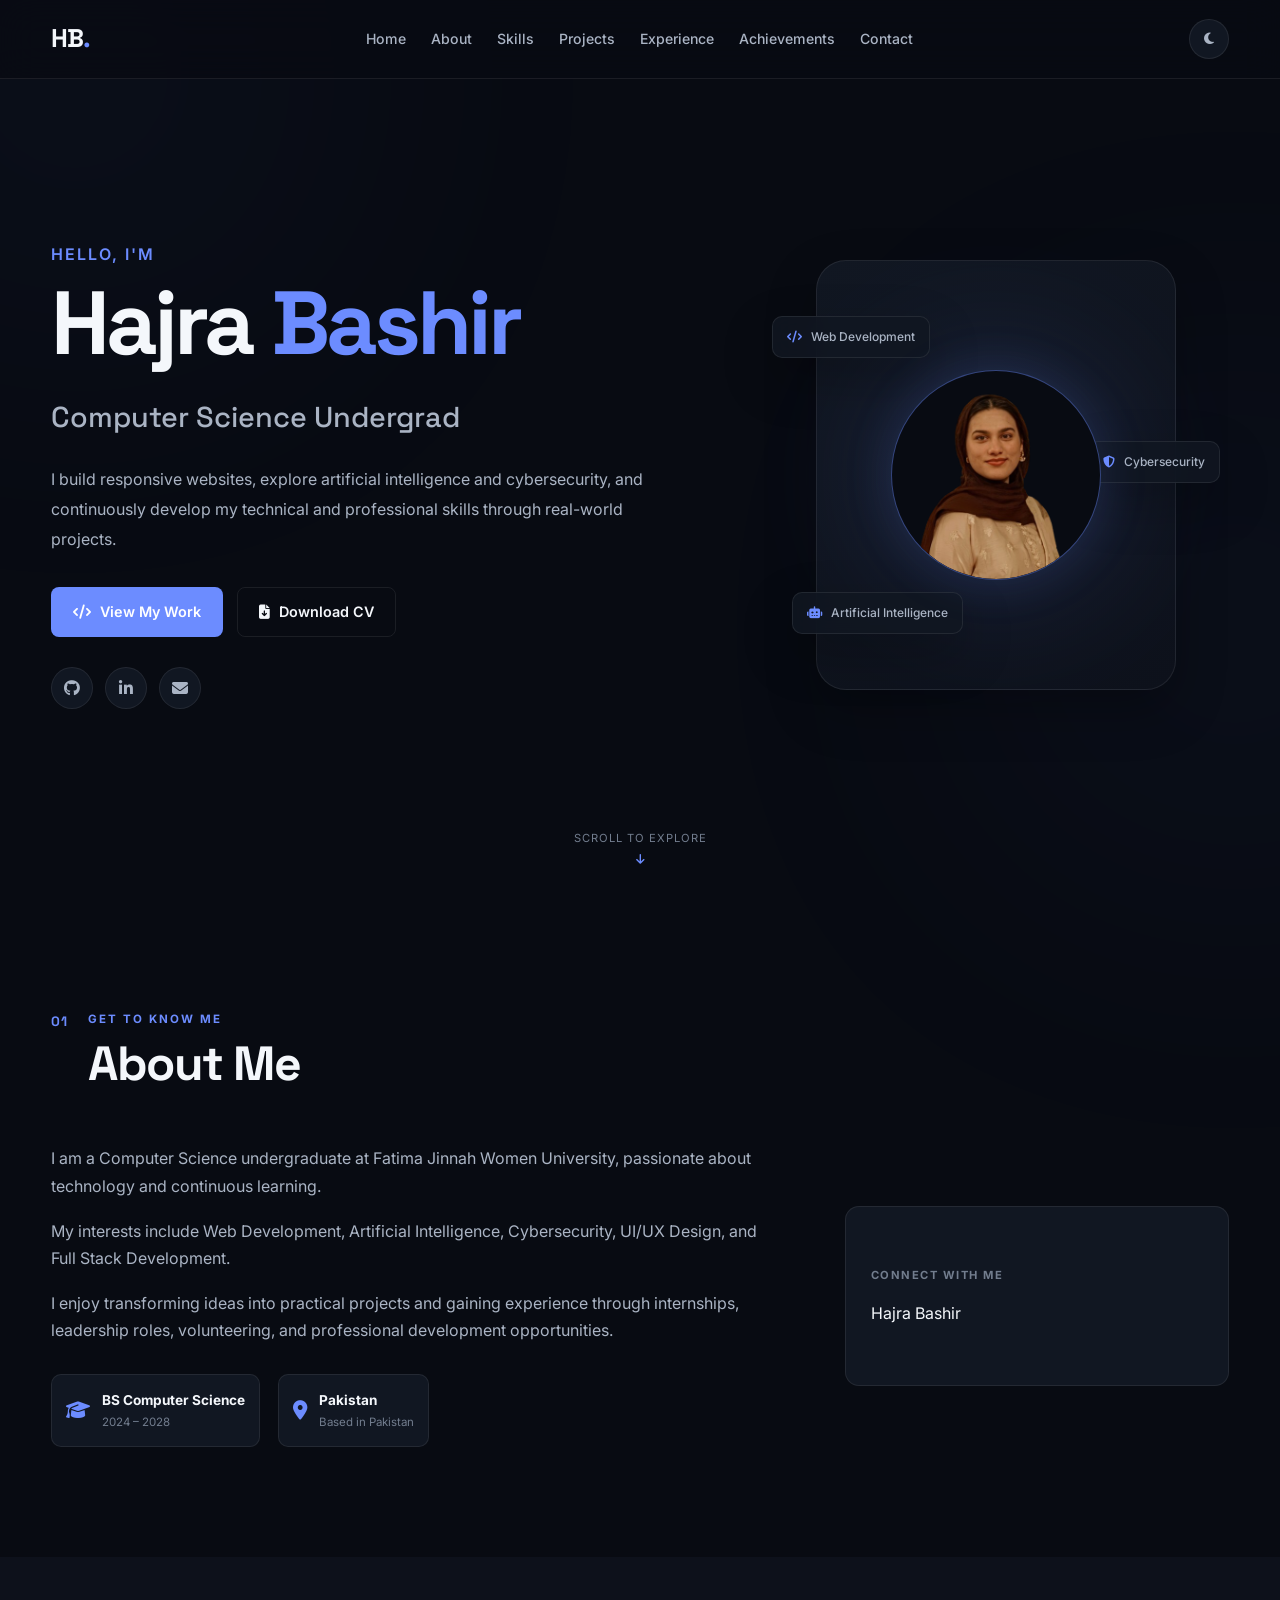
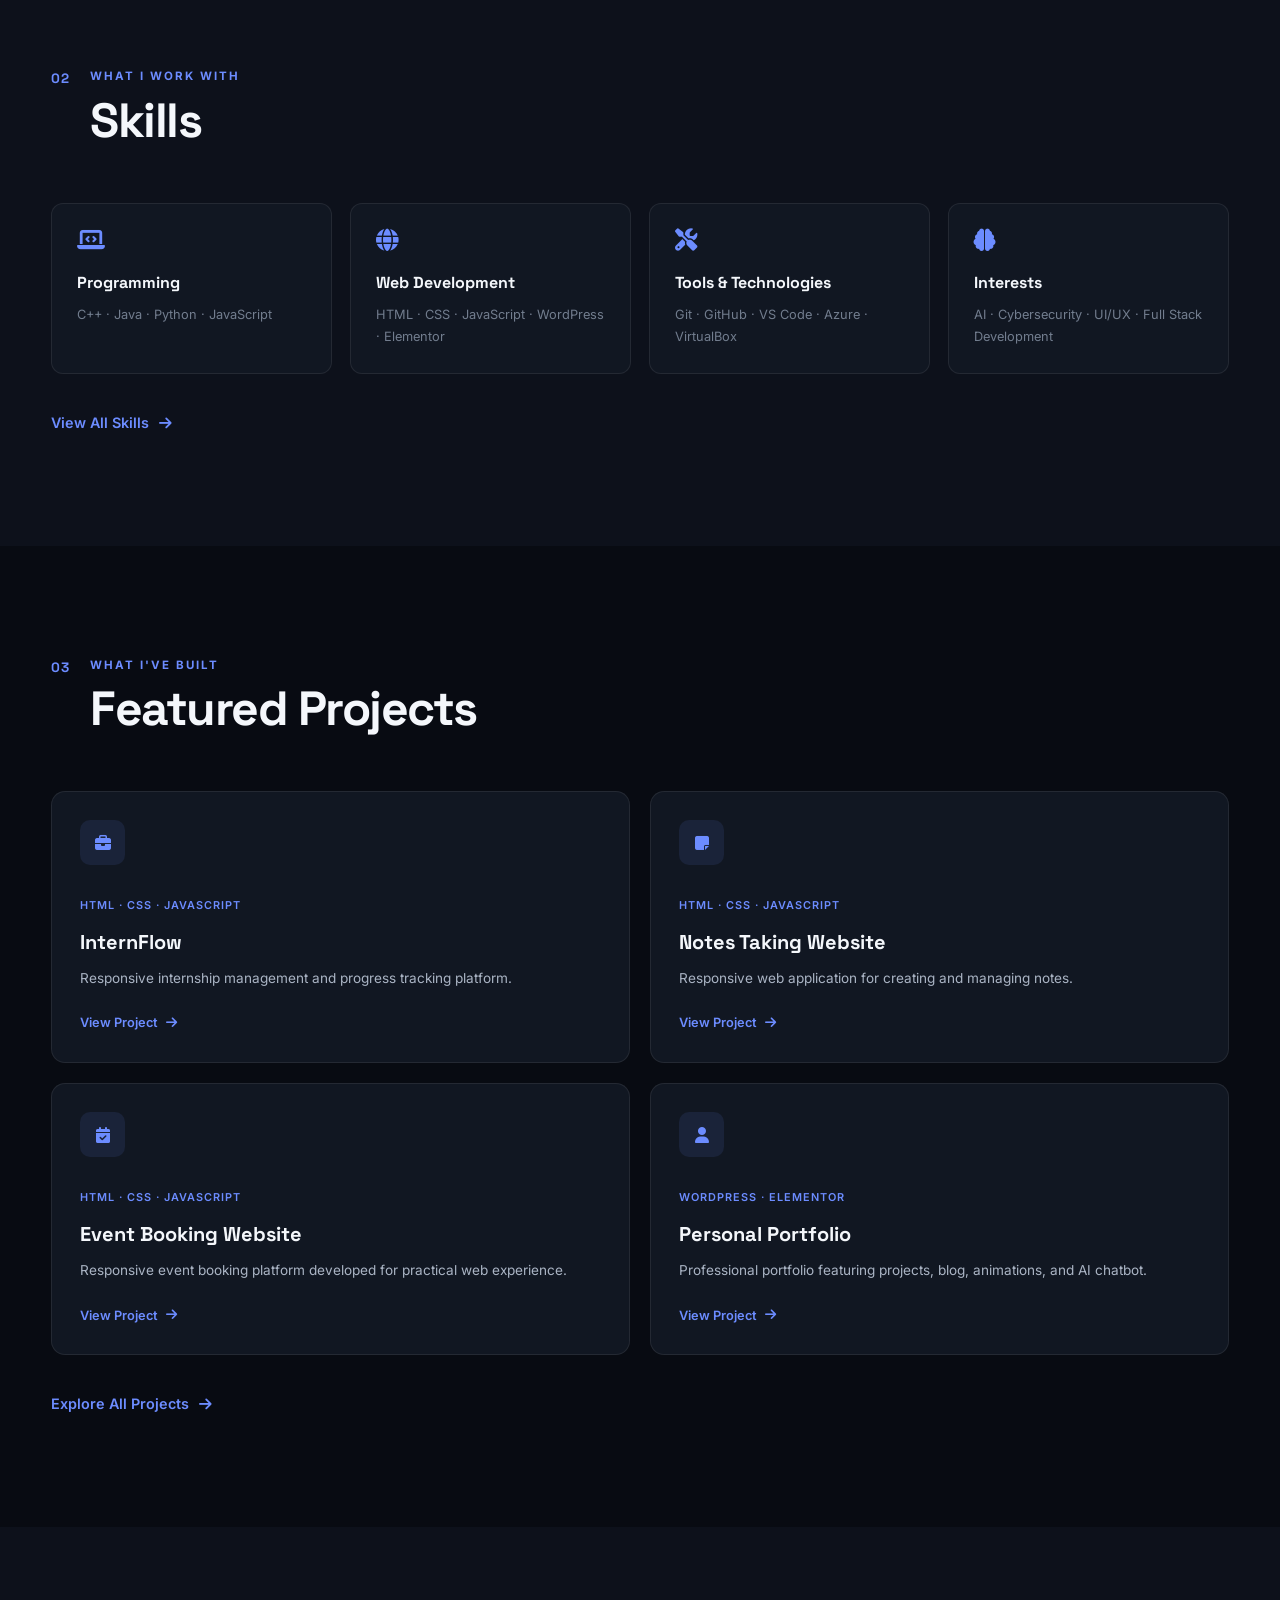
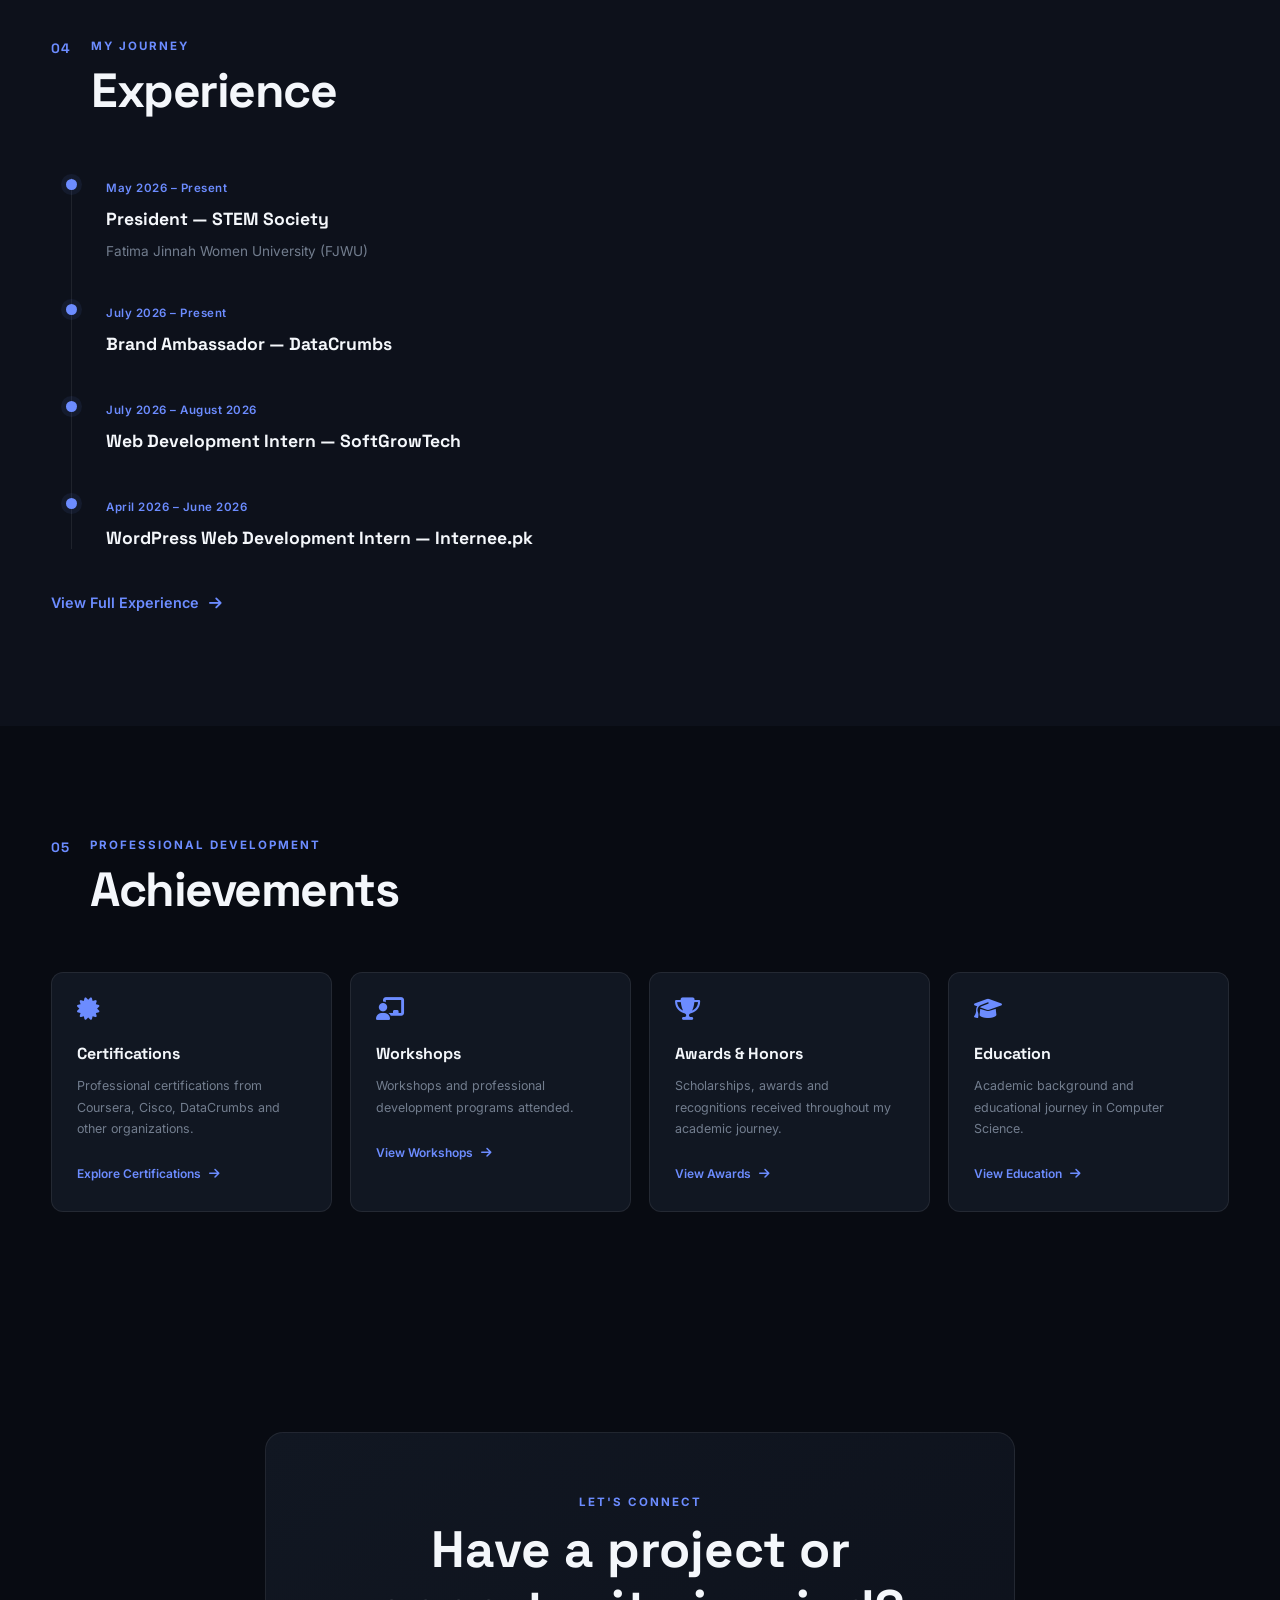
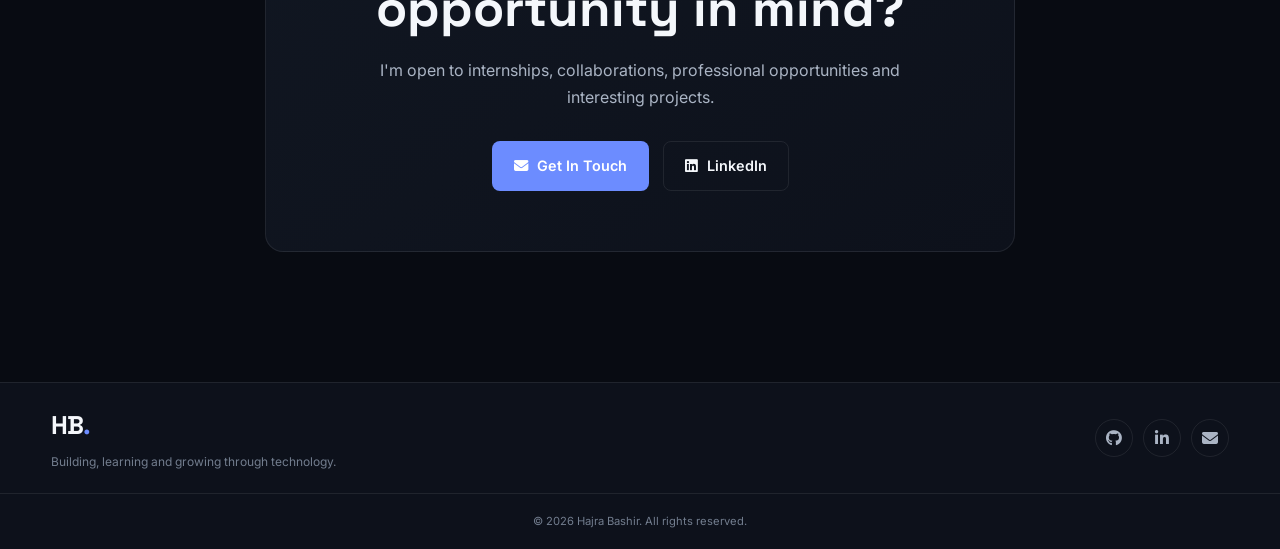
==== commit 016bf114: "Add files via upload" ====
--- a/index.html
+++ b/index.html
@@ -177,7 +177,7 @@
 
 
                         <a
-                            href="resume.pdf"
+                            href="assets/resume.pdf"
                             class="btn btn-secondary"
                             target="_blank">
 
@@ -237,7 +237,9 @@
 
                         <div class="profile-placeholder">
 
-                            <span>HB</span>
+                            <img
+                                src="assets/profile.jpg"
+                                alt="Hajra Bashir - Profile Photo">
 
                         </div>
 
--- a/style.css
+++ b/style.css
@@ -587,12 +587,16 @@
     box-shadow:
         0 0 50px rgba(108, 140, 255, 0.15);
 
-    font-family: var(--font-heading);
-
-    font-size: 4rem;
-    font-weight: 700;
-
-    color: var(--accent);
+    overflow: hidden;
+}
+
+.profile-placeholder img {
+    width: 100%;
+    height: 100%;
+
+    object-fit: cover;
+
+    border-radius: 50%;
 }
 
 
@@ -1489,8 +1493,6 @@
     .profile-placeholder {
         width: 170px;
         height: 170px;
-
-        font-size: 3rem;
     }
 
     .card-one {
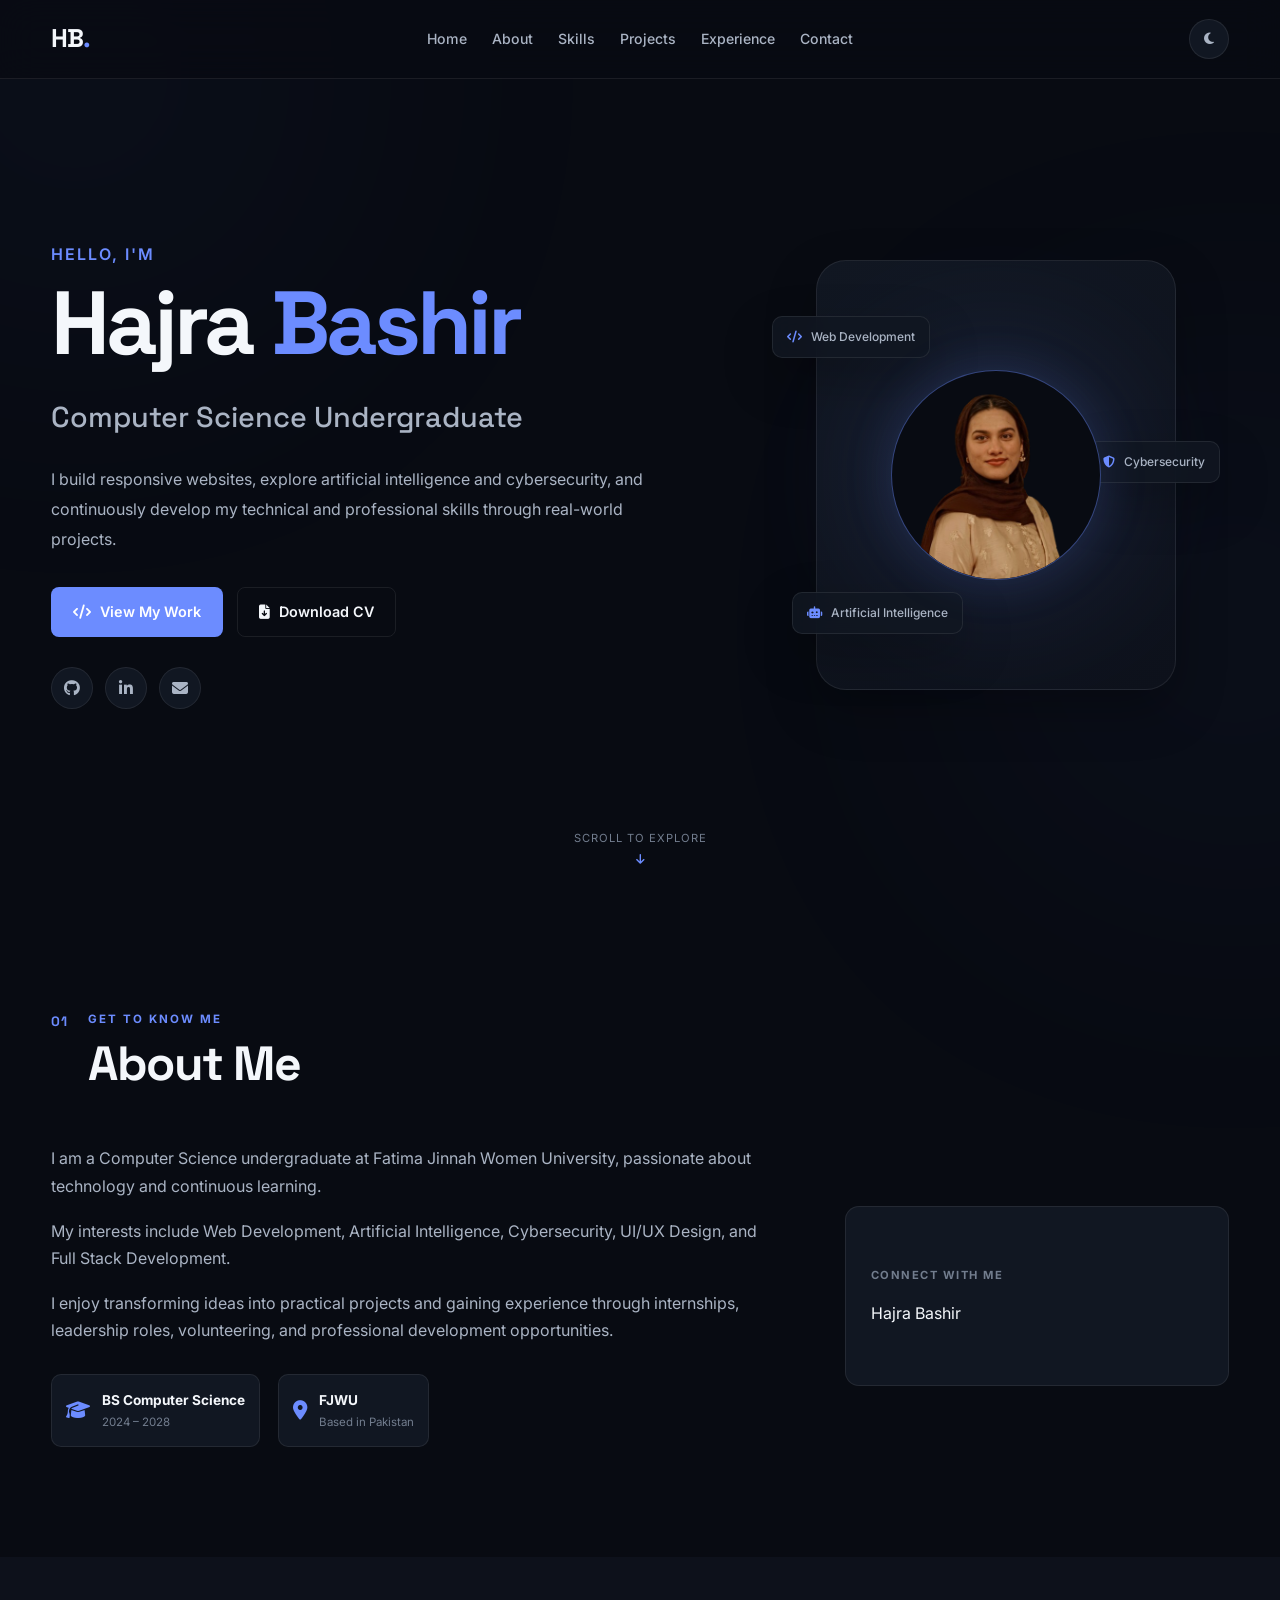
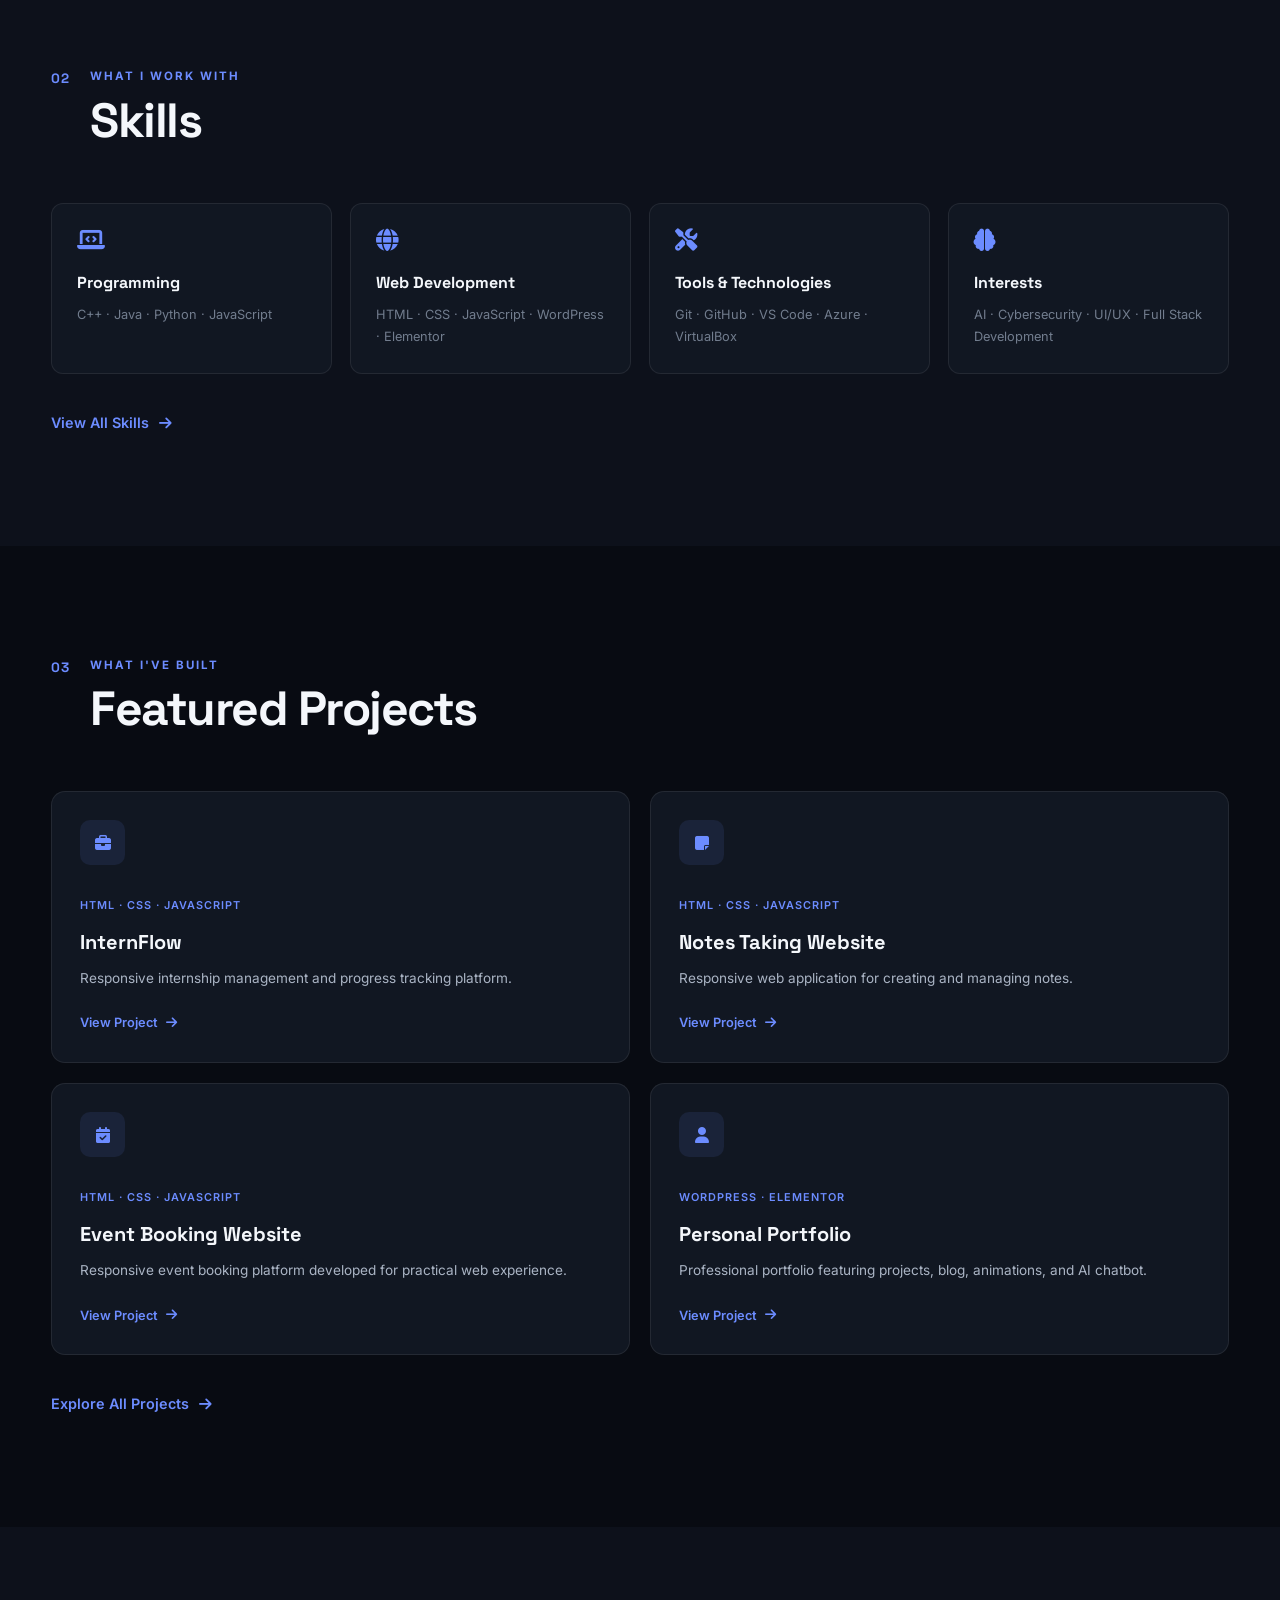
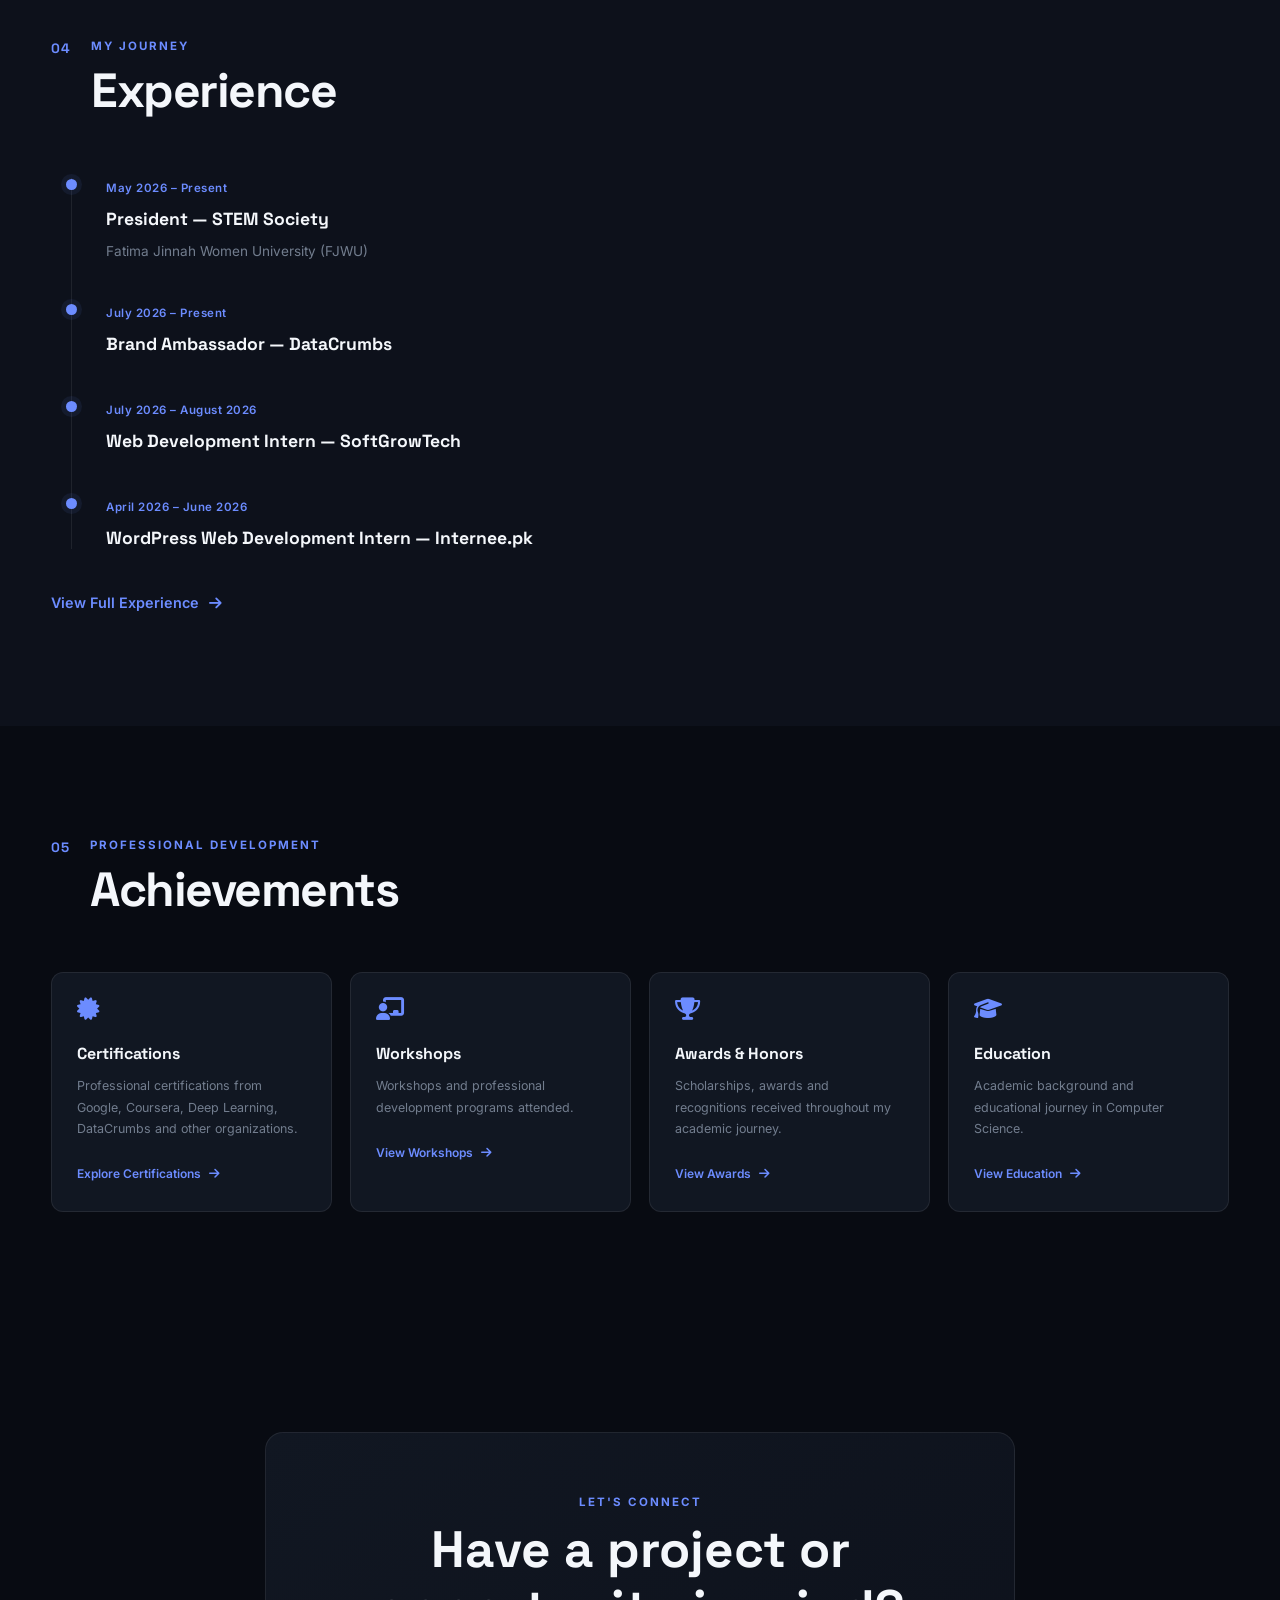
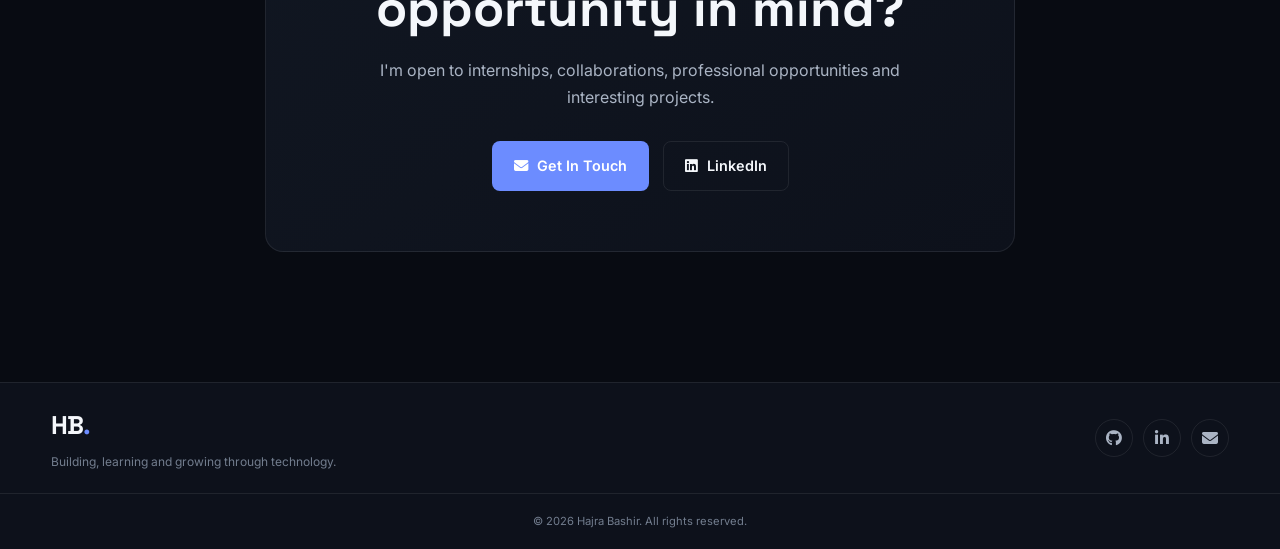
==== commit fc8cb7d2: "Add files via upload" ====
--- a/index.html
+++ b/index.html
@@ -83,10 +83,6 @@
                     Experience
                 </a>
 
-                <a href="pages/achievements.html">
-                    Achievements
-                </a>
-
                 <a href="#contact">
                     Contact
                 </a>
@@ -377,7 +373,7 @@
                                 <div>
 
                                     <strong>
-                                        Pakistan
+                                        FJWU
                                     </strong>
 
                                     <span>
@@ -911,8 +907,8 @@
                         </h3>
 
                         <p>
-                            Professional certifications from Coursera,
-                            Cisco, DataCrumbs and other organizations.
+                            Professional certifications from Google, Coursera,
+                            Deep Learning, DataCrumbs and other organizations.
                         </p>
 
                         <a href="pages/certifications.html">
